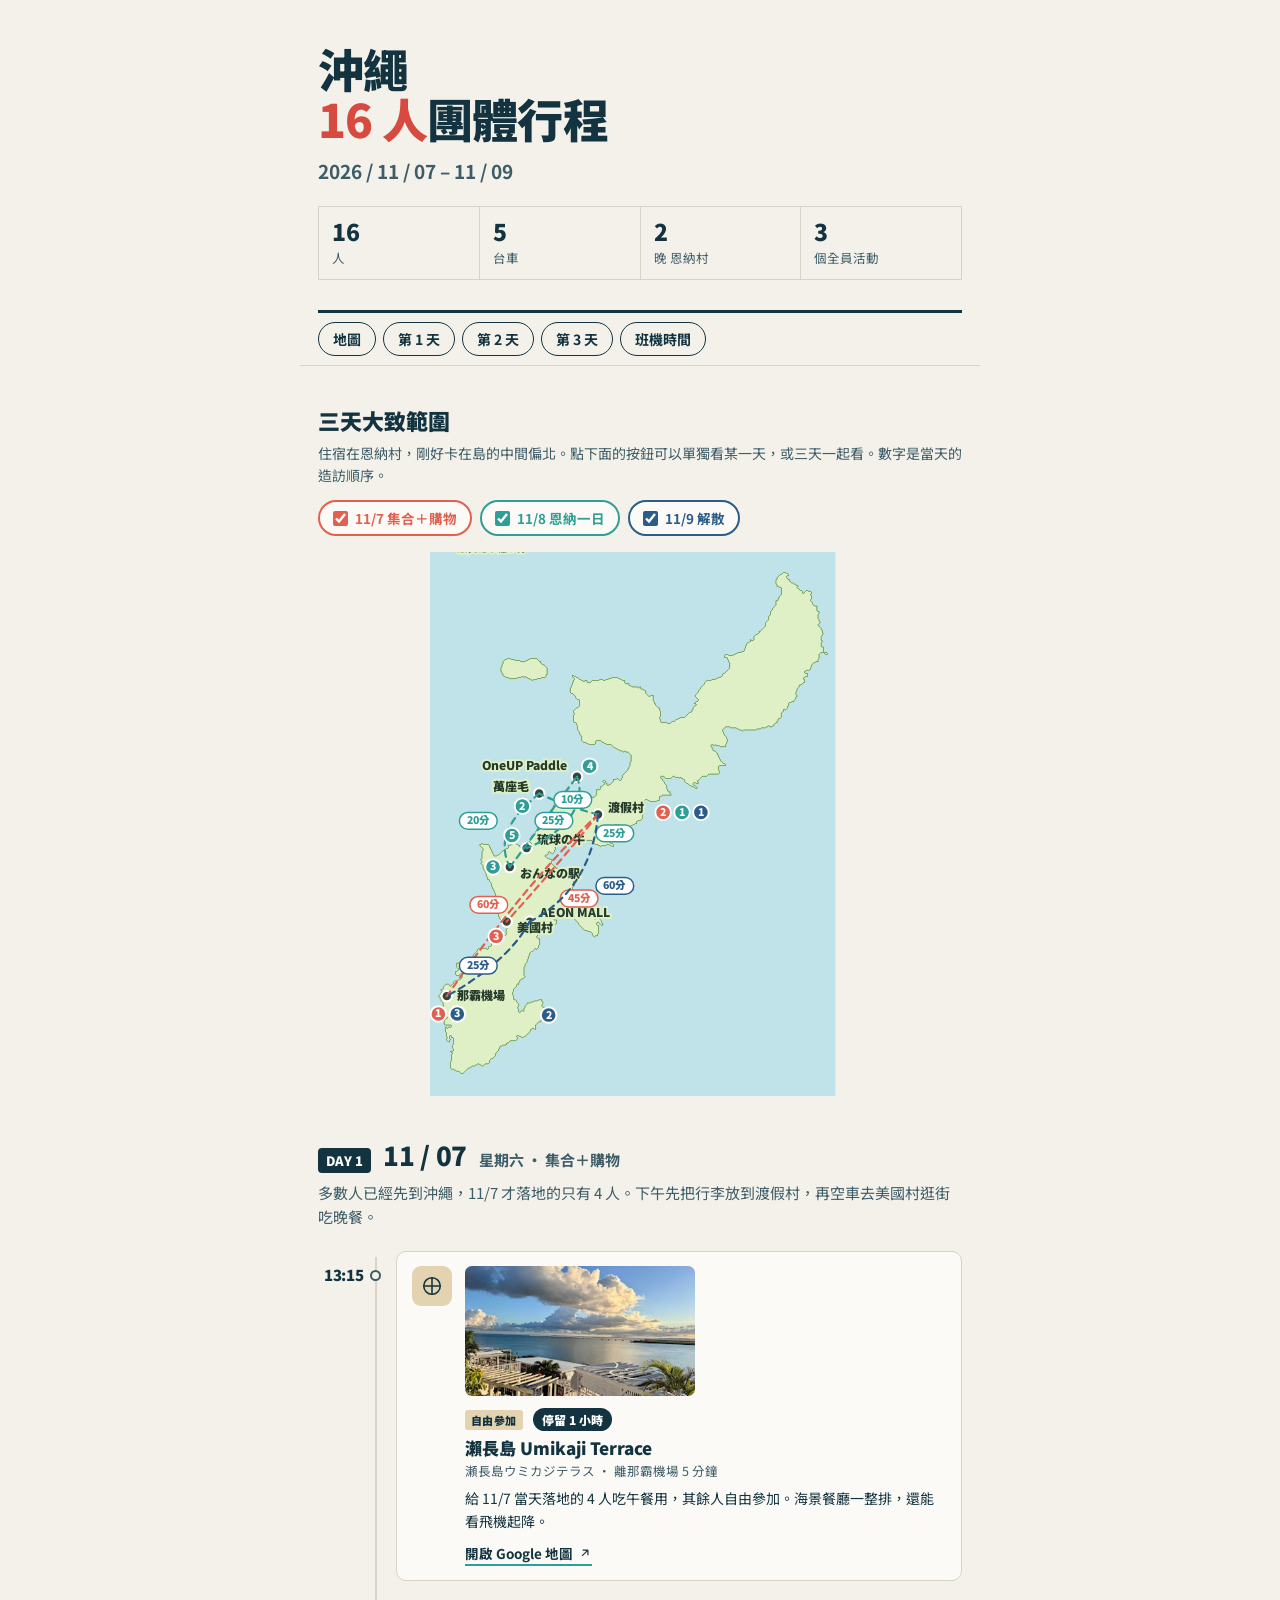
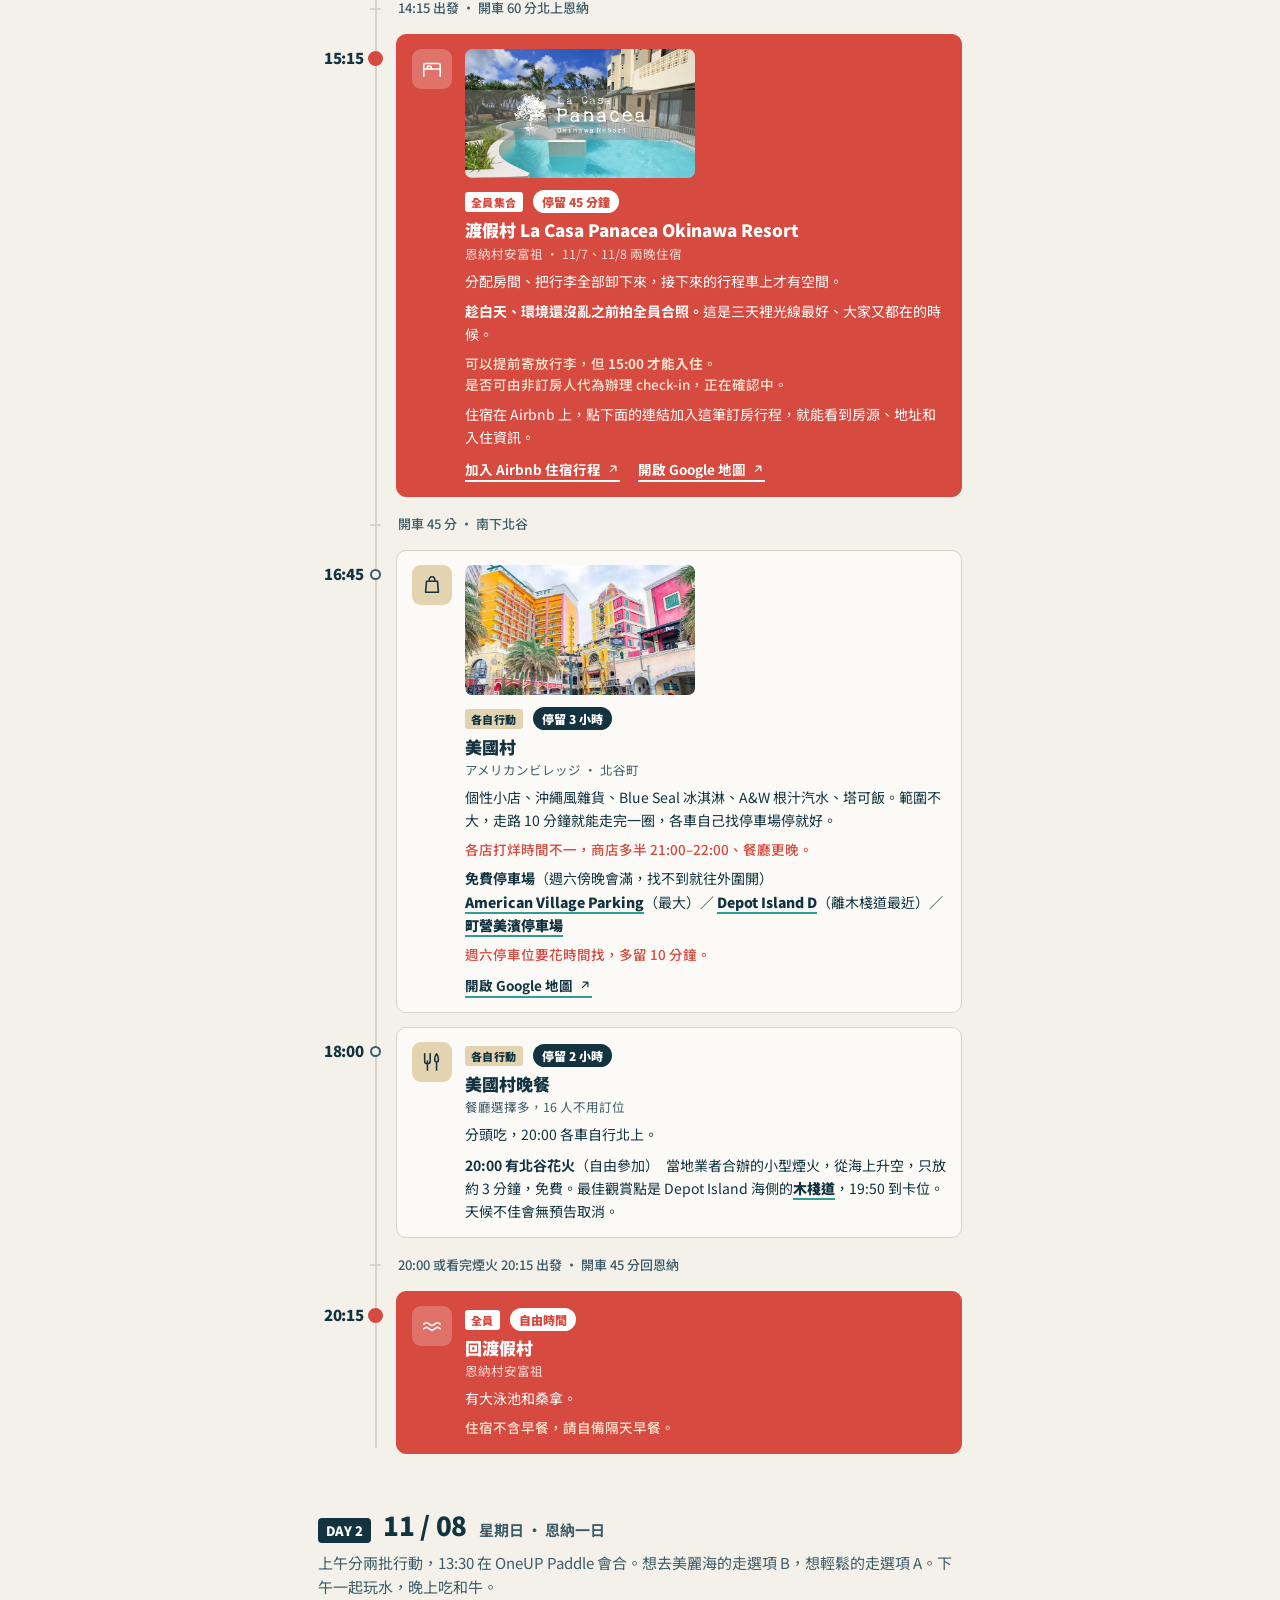
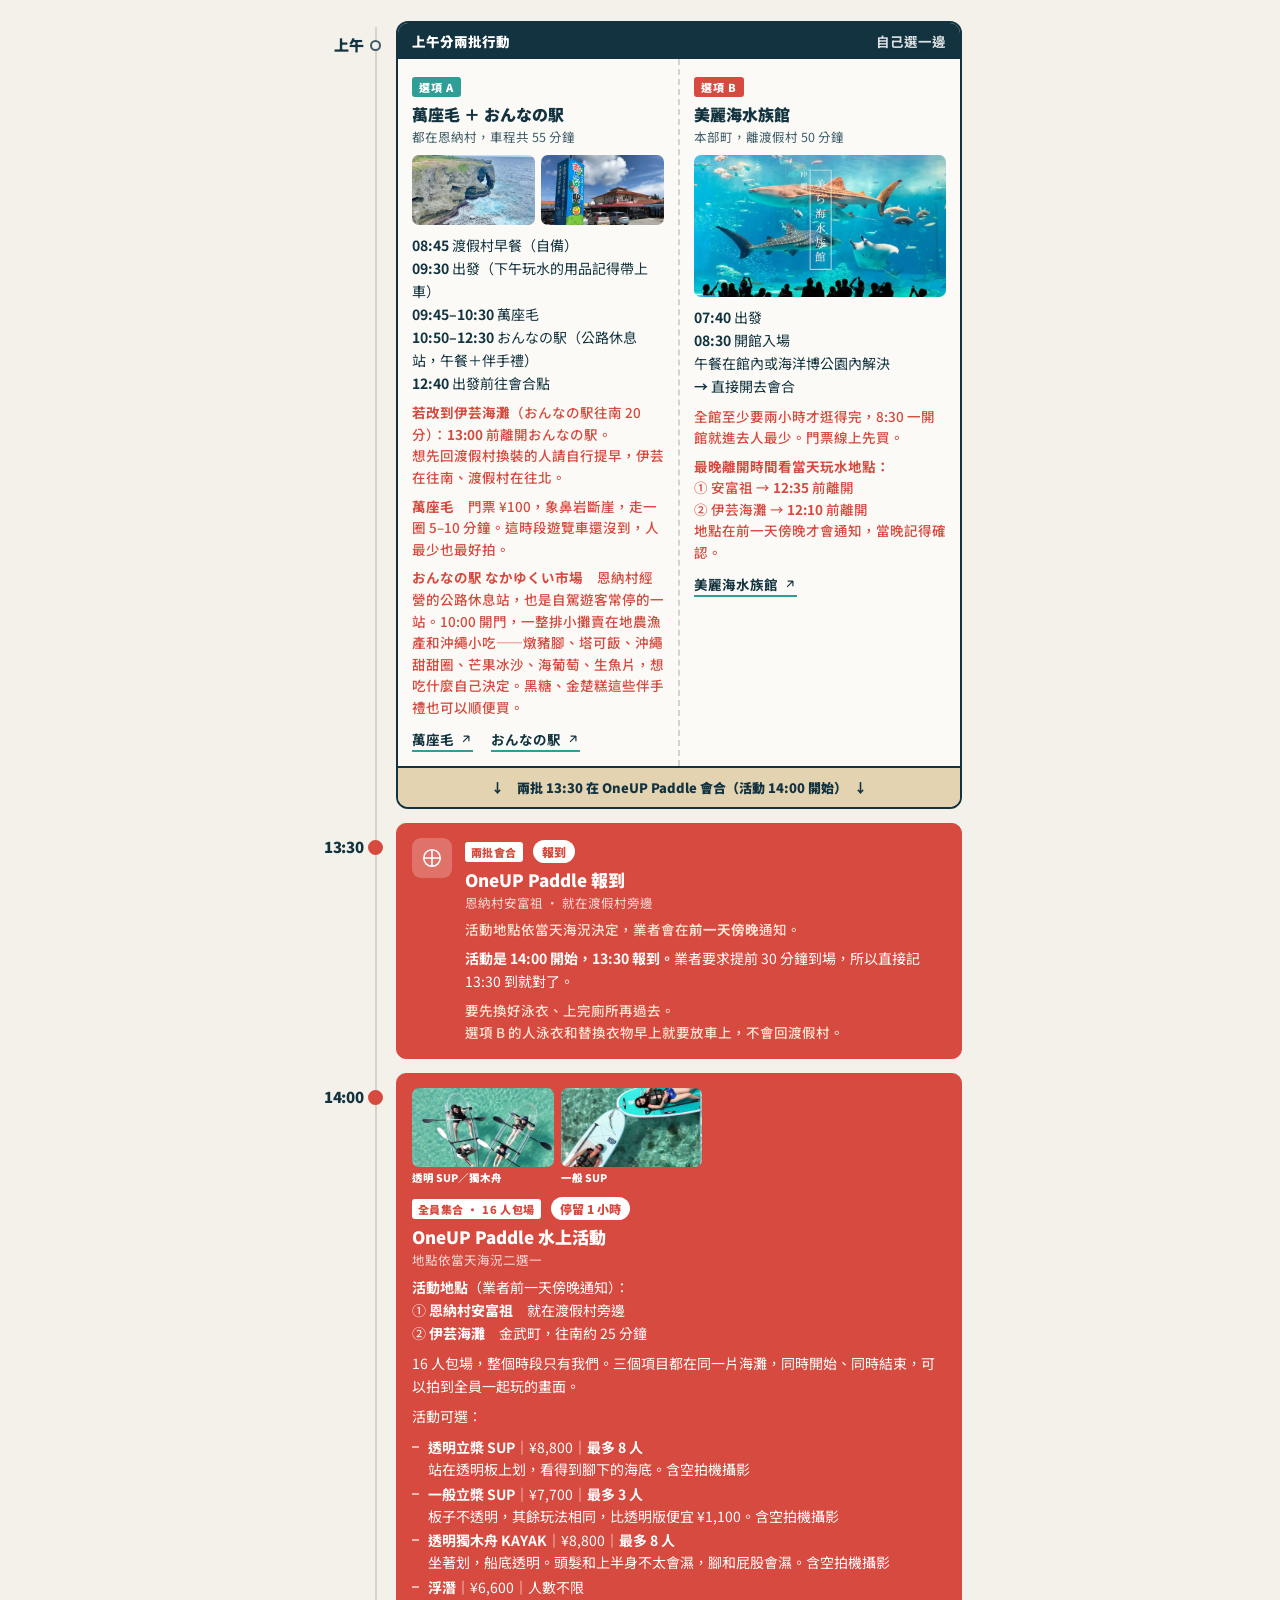
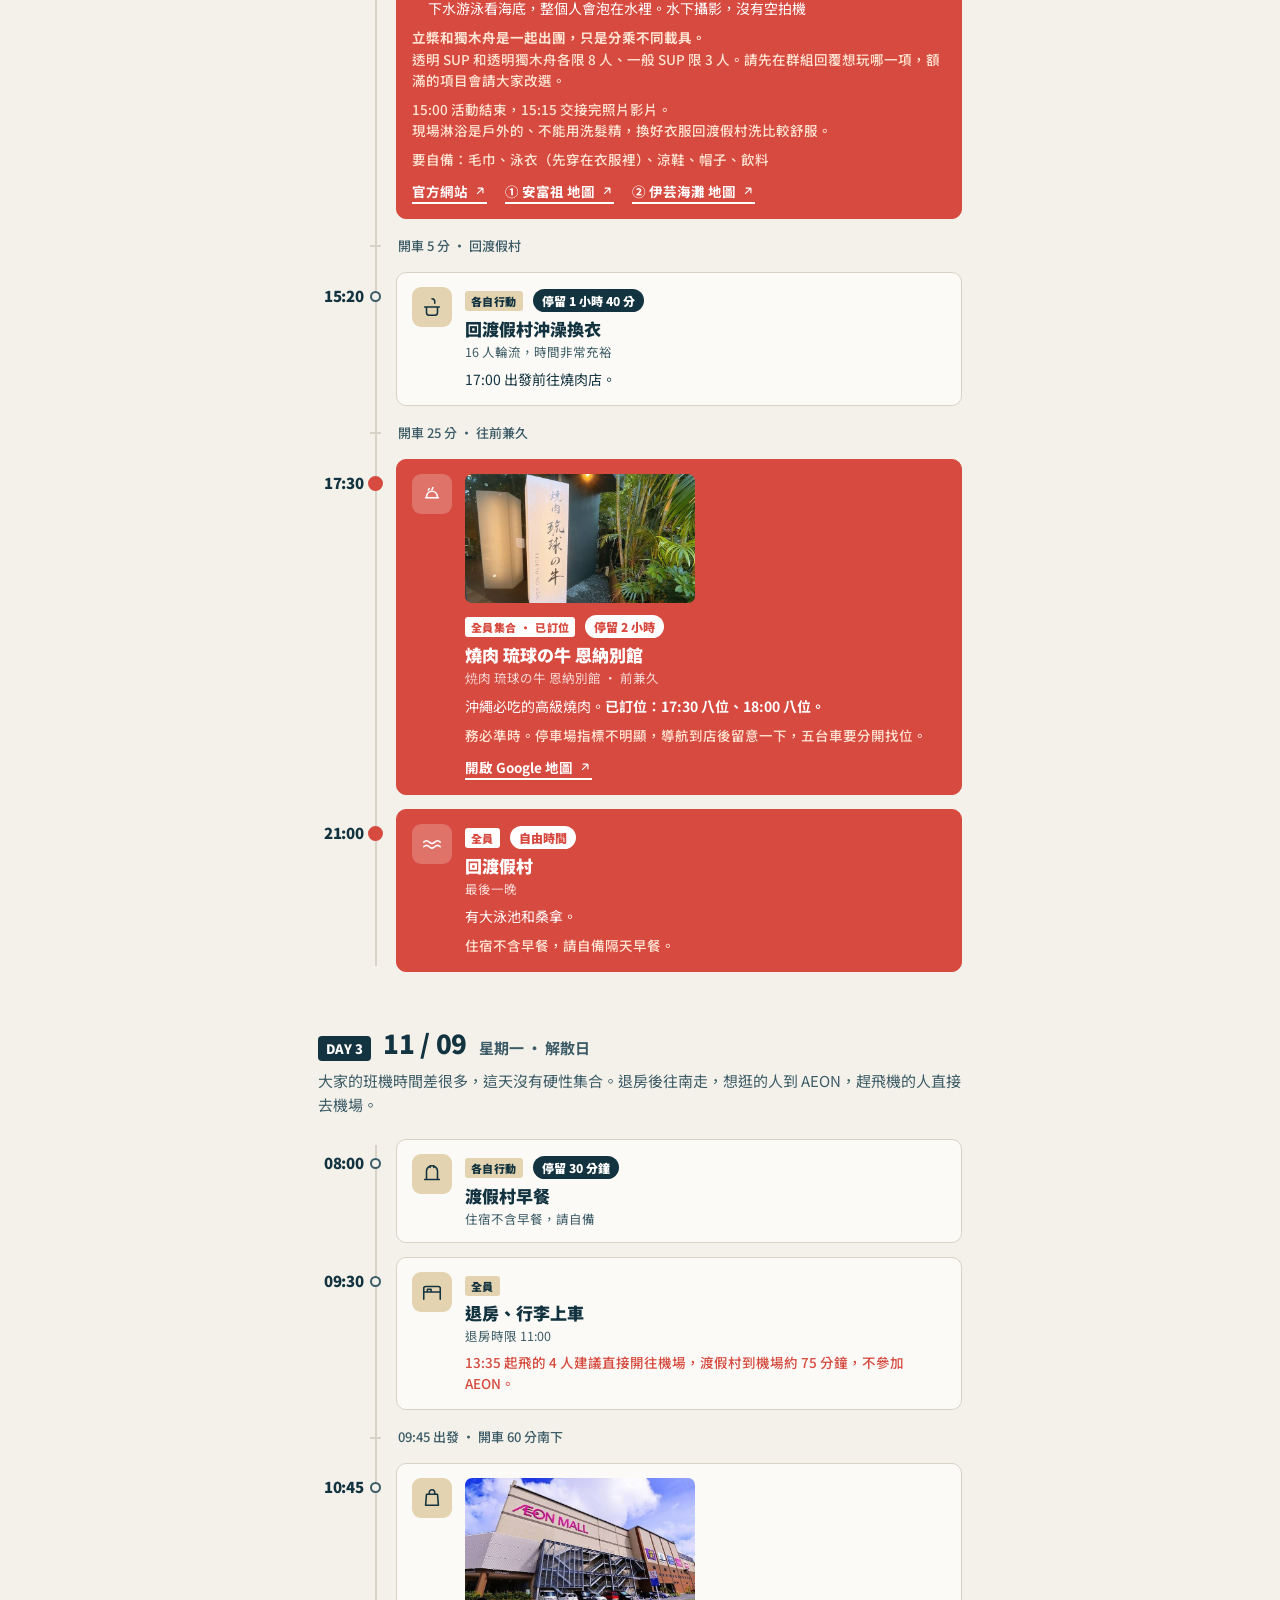
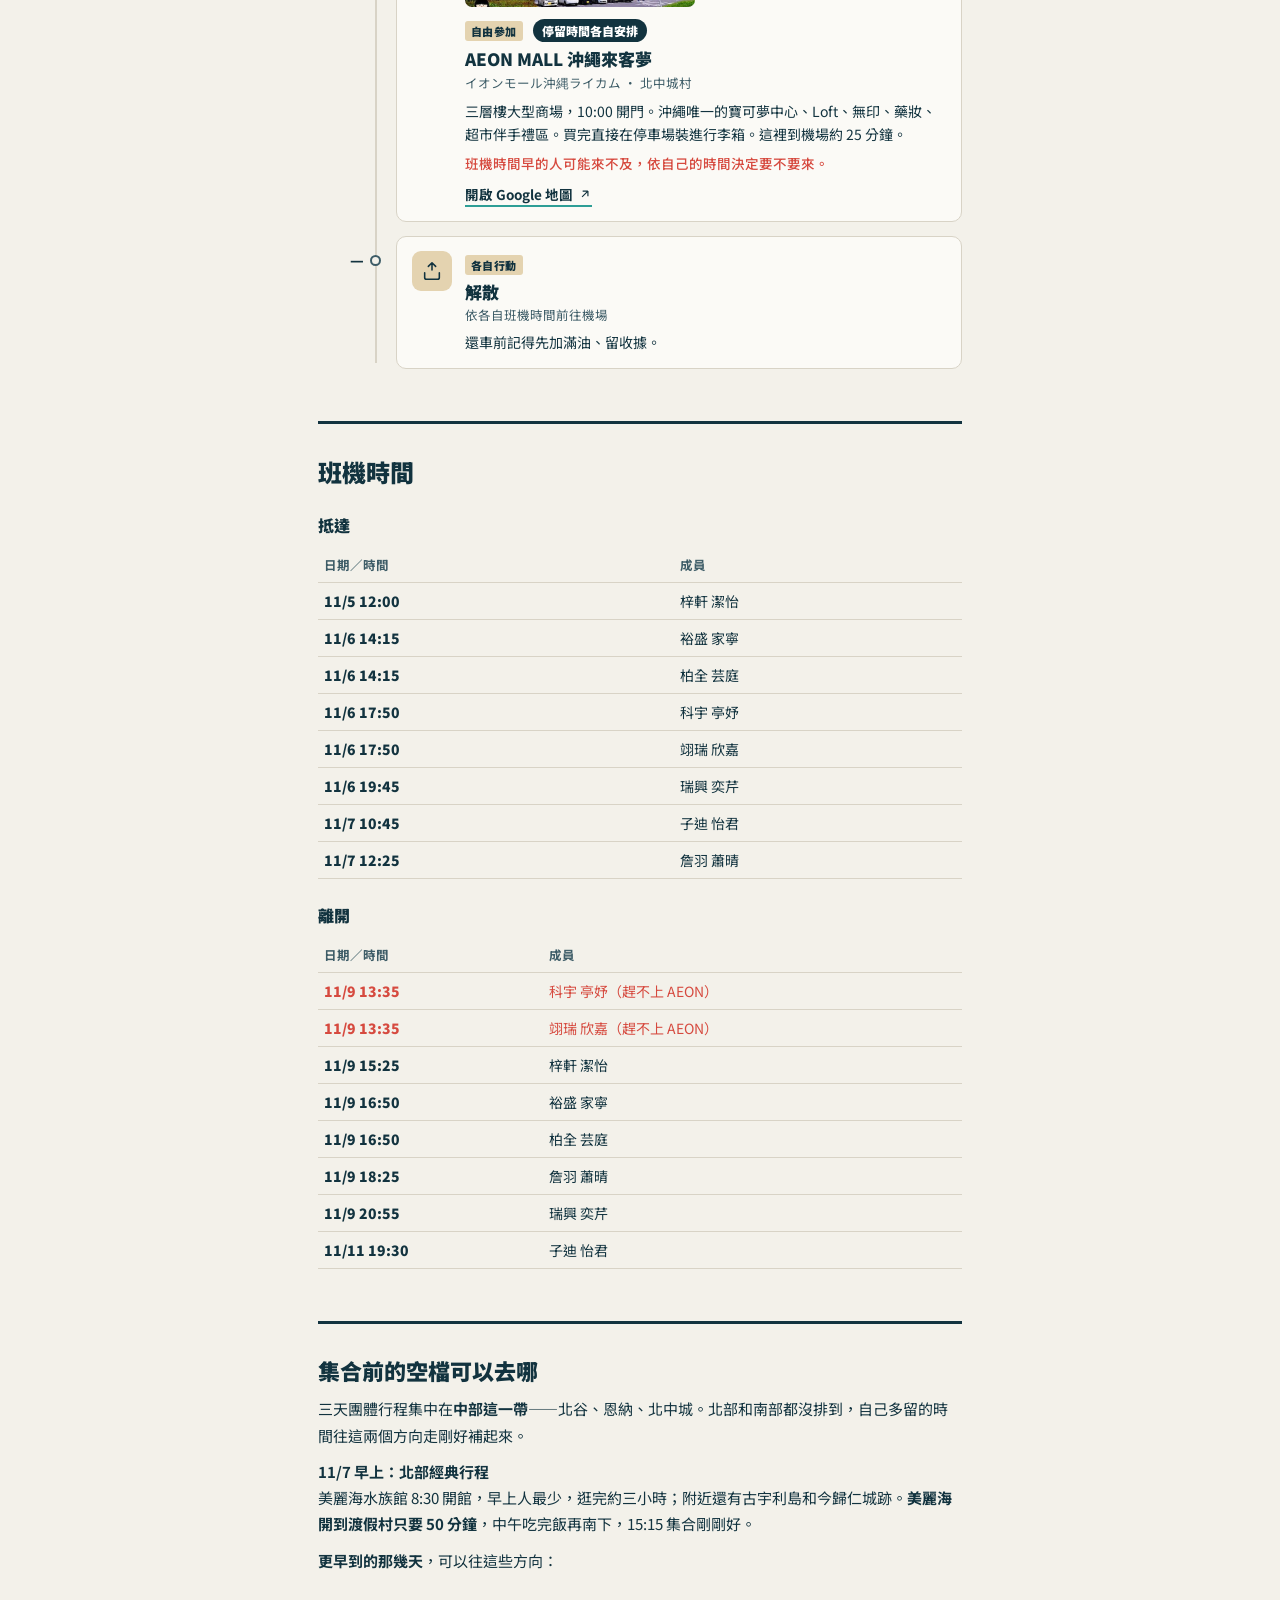
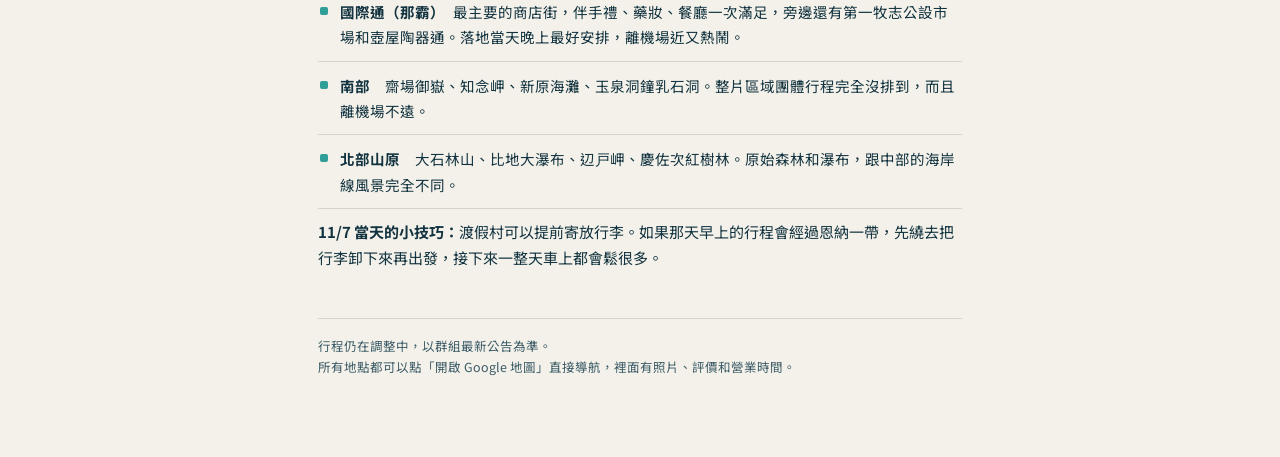
==== index.html @ 84e88b75 "Update index.html" ====
<!DOCTYPE html>
<html lang="zh-Hant">
<head>
<meta charset="UTF-8">
<meta name="viewport" content="width=device-width, initial-scale=1">
<title>沖繩 11/7–11/9 團體行程</title>
<link rel="preconnect" href="https://fonts.googleapis.com">
<link rel="preconnect" href="https://fonts.gstatic.com" crossorigin>
<link href="https://fonts.googleapis.com/css2?family=Noto+Sans+TC:wght@400;500;700;900&display=swap" rel="stylesheet">
<style>
:root{
  --ink:#12333F;
  --ink-soft:#3D5C67;
  --paper:#F3F1EA;
  --paper-2:#FBFAF6;
  --coral:#D64A3F;
  --lagoon:#2E9E96;
  --sand:#E4D3B0;
  --line:#D8D3C6;
}
*{box-sizing:border-box;margin:0;padding:0}
html{scroll-behavior:smooth}
body{
  font-family:"Noto Sans TC","Hiragino Sans","Yu Gothic",system-ui,sans-serif;
  background:var(--paper);color:var(--ink);
  -webkit-font-smoothing:antialiased;
  font-variant-numeric:tabular-nums;
}
.wrap{max-width:680px;margin:0 auto;padding:0 18px 80px}

.hero{padding:44px 0 30px;border-bottom:3px solid var(--ink)}
.hero h1{font-size:clamp(30px,8vw,46px);font-weight:900;line-height:1.08;letter-spacing:-.02em}
.hero h1 em{font-style:normal;color:var(--coral)}
.hero .dates{margin-top:14px;font-size:19px;font-weight:700;color:var(--ink-soft)}
.facts{margin-top:22px;display:grid;grid-template-columns:repeat(auto-fit,minmax(120px,1fr));
  gap:1px;background:var(--line);border:1px solid var(--line)}
.fact{background:var(--paper);padding:12px 13px}
.fact b{display:block;font-size:23px;font-weight:900;line-height:1.1}
.fact span{font-size:12.5px;color:var(--ink-soft);display:block;margin-top:3px}

nav{position:sticky;top:0;z-index:20;background:var(--paper);
  border-bottom:1px solid var(--line);margin:0 -18px;padding:9px 18px;
  display:flex;gap:7px;overflow-x:auto;-webkit-overflow-scrolling:touch}
nav::-webkit-scrollbar{display:none}
nav a{flex:0 0 auto;text-decoration:none;color:var(--ink);
  border:1.5px solid var(--ink);border-radius:999px;
  padding:6px 14px;font-size:14px;font-weight:700;white-space:nowrap}
nav a:focus-visible{outline:3px solid var(--lagoon);outline-offset:2px}

.day{padding-top:38px}
.day-head{display:flex;align-items:baseline;gap:12px;flex-wrap:wrap}
.day-num{font-size:13px;font-weight:900;color:#fff;background:var(--ink);
  border-radius:4px;padding:3px 8px}
.day-head h2{font-size:26px;font-weight:900;letter-spacing:-.01em}
.day-head .wk{font-size:15px;color:var(--ink-soft);font-weight:700}
.day-sub{margin-top:8px;font-size:15px;color:var(--ink-soft);line-height:1.6}

.tl{margin-top:22px;position:relative;padding-left:78px}
.tl::before{content:"";position:absolute;left:57px;top:6px;bottom:6px;width:2px;background:var(--line)}
.stop{position:relative;margin-bottom:14px}
.time{position:absolute;left:-78px;top:15px;width:46px;text-align:right;
  font-size:15px;font-weight:900;line-height:1.2;letter-spacing:-.01em}
.dur{display:inline-block;font-size:12px;font-weight:900;border-radius:999px;
  padding:3px 9px;margin:0 0 6px 6px;background:var(--ink);color:#fff}
.stop.all .dur{background:#fff;color:var(--coral)}
.dot{position:absolute;left:-26px;top:19px;width:11px;height:11px;border-radius:50%;
  background:var(--paper);border:2.5px solid var(--ink-soft)}
.stop.all .dot{background:var(--coral);border-color:var(--coral);width:15px;height:15px;left:-28px;top:17px}

.card{background:var(--paper-2);border:1px solid var(--line);border-radius:10px;
  padding:14px 15px;display:flex;gap:13px}
.stop.all .card{background:var(--coral);border-color:var(--coral);color:#fff}
.stop.all .card a{color:#fff}

.ico{flex:0 0 40px;height:40px;border-radius:9px;background:var(--sand);
  display:flex;align-items:center;justify-content:center}
.stop.all .ico{background:rgba(255,255,255,.22)}
.ico svg{width:22px;height:22px;stroke:var(--ink);fill:none;stroke-width:1.7;
  stroke-linecap:round;stroke-linejoin:round}
.stop.all .ico svg{stroke:#fff}

.body{flex:1;min-width:0}
.branch{border:2px solid var(--ink);border-radius:12px;overflow:hidden;background:var(--paper-2)}
.branch-hd{background:var(--ink);color:#fff;padding:8px 14px;font-size:13.5px;font-weight:900;
  display:flex;justify-content:space-between;gap:10px;flex-wrap:wrap}
.branch-hd em{font-style:normal;opacity:.85;font-weight:700}
.branch-cols{display:flex}
.branch-col{flex:1;min-width:0;padding:14px}
.branch-col:first-child{border-right:2px dashed var(--line)}
.bopt{display:inline-block;font-size:11px;font-weight:900;letter-spacing:.06em;
  background:var(--lagoon);color:#fff;border-radius:3px;padding:2px 7px;margin-bottom:7px}
.branch-col:last-child .bopt{background:var(--coral)}
.branch-col h4{font-size:16px;font-weight:900;line-height:1.3;margin-bottom:3px}
.branch-col .jp{margin-bottom:9px}
.branch-col img{width:100%;aspect-ratio:16/9;object-fit:cover;border-radius:7px;
  display:block;margin-bottom:9px;background:var(--sand)}
.branch-col .twoimg{display:flex;gap:6px;margin-bottom:9px}
.branch-col .twoimg img{margin:0;min-width:0;flex:1}
.branch-ft{border-top:2px solid var(--ink);padding:10px 14px;font-size:13px;
  font-weight:900;text-align:center;background:var(--sand)}
@media (max-width:560px){
  .branch-cols{flex-direction:column}
  .branch-col:first-child{border-right:0;border-bottom:2px dashed var(--line)}
}
.imgpair{display:flex;gap:7px;max-width:290px;margin-bottom:10px}
.imgpair figure{flex:1;min-width:0;margin:0}
.imgpair img{width:100%;aspect-ratio:16/9;object-fit:cover;border-radius:7px;
  display:block;background:var(--sand)}
.imgpair figcaption{font-size:10.5px;font-weight:900;margin-top:4px;line-height:1.3}
.card-img{width:52%;min-width:120px;max-width:230px;aspect-ratio:16/9;object-fit:cover;
  display:block;border-radius:7px;margin-bottom:10px;background:var(--sand)}
.tag{display:inline-block;font-size:11px;font-weight:900;letter-spacing:.04em;
  border-radius:3px;padding:2px 6px;margin-bottom:6px}
.tag.all{background:#fff;color:var(--coral)}
.tag.free{background:var(--sand);color:var(--ink)}
.name{font-size:17px;font-weight:900;line-height:1.3}
.jp{font-size:12.5px;color:var(--ink-soft);margin-top:2px}
.stop.all .jp{color:rgba(255,255,255,.8)}
.note{font-size:14px;line-height:1.65;margin-top:7px}
.opts{margin-top:9px;font-size:14px;line-height:1.55;list-style:none}
.opts li{padding-left:16px;position:relative;margin-bottom:3px}
.opts li::before{content:"";position:absolute;left:0;top:9px;width:7px;height:2px;background:currentColor;opacity:.6}
.warn{font-size:13.5px;line-height:1.6;margin-top:7px;color:var(--coral);font-weight:500}
.stop.all .warn{color:#FFE3D2}
.maplink{display:inline-flex;align-items:center;gap:5px;margin-top:10px;margin-right:14px;
  font-size:13.5px;font-weight:700;color:var(--ink);
  border-bottom:2px solid var(--lagoon);padding-bottom:1px;text-decoration:none}
.stop.all .maplink{border-color:#fff}
.inl{color:var(--ink);font-weight:900;border-bottom:2px solid var(--lagoon);text-decoration:none}
.maplink svg{width:14px;height:14px;stroke:currentColor;fill:none;stroke-width:2}


/* ---- map ---- */
.mapsec{padding-top:38px}
.mapsec h2{font-size:22px;font-weight:900}
.mapsec .cap{margin-top:6px;font-size:14px;color:var(--ink-soft);line-height:1.6}
.daytoggle{margin-top:14px;display:flex;flex-wrap:wrap;gap:8px}
.daytoggle label{display:inline-flex;align-items:center;gap:7px;cursor:pointer;
  border:2px solid var(--line);border-radius:999px;padding:6px 13px;
  font-size:13.5px;font-weight:700;background:var(--paper-2);user-select:none}
.daytoggle label:has(input:checked).t1{border-color:#E2604F;color:#E2604F}
.daytoggle label:has(input:checked).t2{border-color:#2E9E96;color:#2E9E96}
.daytoggle label:has(input:checked).t3{border-color:#2B5C8A;color:#2B5C8A}
.daytoggle input{width:15px;height:15px;margin:0}
.daytoggle .t1 input{accent-color:#E2604F}
.daytoggle .t2 input{accent-color:#2E9E96}
.daytoggle .t3 input{accent-color:#2B5C8A}
.daytoggle label:focus-within{outline:3px solid var(--lagoon);outline-offset:2px}
.mapbox{margin:16px auto 0;max-width:420px}
.mapbox svg{width:100%;height:auto;display:block}
.drive{position:relative;margin:0 0 14px;padding:3px 0 3px 2px;
  font-size:13px;color:var(--ink-soft);font-weight:500}
.drive::before{content:"";position:absolute;left:-26px;top:50%;width:11px;height:2px;background:var(--line)}

.info{margin-top:52px;border-top:3px solid var(--ink);padding-top:30px}
.info h2{font-size:24px;font-weight:900}
.block{margin-top:24px}
.block h3{font-size:16px;font-weight:900;margin-bottom:10px}
.block ul{list-style:none}
.block li{font-size:14.5px;line-height:1.7;padding:9px 0 9px 24px;position:relative;
  border-bottom:1px solid var(--line)}
.block li::before{content:"";position:absolute;left:2px;top:16px;width:8px;height:8px;
  border-radius:2px;background:var(--lagoon)}
.block li.hot::before{background:var(--coral)}
.block li b{font-weight:900}

table{width:100%;border-collapse:collapse;margin-top:10px;font-size:14px}
th,td{text-align:left;padding:8px 6px;border-bottom:1px solid var(--line)}
th{font-size:12.5px;color:var(--ink-soft);font-weight:700}
td.t{font-weight:900;white-space:nowrap}
tr.early td{color:var(--coral)}

.outro{margin-top:52px;border-top:3px solid var(--ink);padding-top:30px}
.outro h2{font-size:22px;font-weight:900}
.outro p{margin-top:10px;font-size:15px;line-height:1.75}
.outro ul{margin-top:14px;list-style:none}
.outro li{font-size:14.5px;line-height:1.75;padding:11px 0 11px 22px;position:relative;
  border-bottom:1px solid var(--line)}
.outro li::before{content:"";position:absolute;left:2px;top:19px;width:8px;height:8px;
  border-radius:2px;background:var(--lagoon)}
footer{margin-top:46px;font-size:12.5px;color:var(--ink-soft);line-height:1.7;
  border-top:1px solid var(--line);padding-top:16px}

@media (max-width:420px){
  .tl{padding-left:70px}
  .tl::before{left:50px}
  .time{left:-70px;width:42px;font-size:14px}
  .dot{left:-25px}
  .stop.all .dot{left:-27px}
  .drive::before{left:-25px}
}
@media (prefers-reduced-motion:reduce){html{scroll-behavior:auto}}
</style>
</head>
<body>
<div class="wrap">

<header class="hero">
  <h1>沖繩<br><em>16 人</em>團體行程</h1>
  <p class="dates">2026 / 11 / 07 – 11 / 09</p>
  <div class="facts">
    <div class="fact"><b>16</b><span>人</span></div>
    <div class="fact"><b>5</b><span>台車</span></div>
    <div class="fact"><b>2</b><span>晚 恩納村</span></div>
    <div class="fact"><b>3</b><span>個全員活動</span></div>
  </div>
</header>

<nav>
  <a href="#map">地圖</a>
  <a href="#d1">第 1 天</a>
  <a href="#d2">第 2 天</a>
  <a href="#d3">第 3 天</a>
  <a href="#flights">班機時間</a>
</nav>


<section class="mapsec" id="map">
  <h2>三天大致範圍</h2>
  <p class="cap">住宿在恩納村，剛好卡在島的中間偏北。點下面的按鈕可以單獨看某一天，或三天一起看。數字是當天的造訪順序。</p>

  <div class="daytoggle">
    <label class="t1"><input type="checkbox" data-day="rd1" checked><span>11/7 集合＋購物</span></label>
    <label class="t2"><input type="checkbox" data-day="rd2" checked><span>11/8 恩納一日</span></label>
    <label class="t3"><input type="checkbox" data-day="rd3" checked><span>11/9 解散</span></label>
  </div>

  <div class="mapbox">
  <svg viewBox="0 0 400 520" xmlns="http://www.w3.org/2000/svg" role="img" aria-label="沖繩本島行程地圖"><image href="[data-uri]" x="0" y="0" width="386" height="518" preserveAspectRatio="none"/><g font-family="Noto Sans TC, sans-serif"><circle cx="140" cy="214" r="5" fill="#33443A" stroke="#fff" stroke-width="2"/><text x="130" y="208" text-anchor="end" font-size="11.5" font-weight="900" fill="#243B2C" paint-order="stroke" stroke="#DFF0C6" stroke-width="3.6">OneUP Paddle</text><circle cx="104" cy="230" r="5" fill="#33443A" stroke="#fff" stroke-width="2"/><text x="94" y="228" text-anchor="end" font-size="11.5" font-weight="900" fill="#243B2C" paint-order="stroke" stroke="#DFF0C6" stroke-width="3.6">萬座毛</text><circle cx="160" cy="250" r="5" fill="#33443A" stroke="#fff" stroke-width="2"/><text x="170" y="248" text-anchor="start" font-size="11.5" font-weight="900" fill="#243B2C" paint-order="stroke" stroke="#DFF0C6" stroke-width="3.6">渡假村</text><circle cx="92" cy="282" r="5" fill="#33443A" stroke="#fff" stroke-width="2"/><text x="102" y="278" text-anchor="start" font-size="11.5" font-weight="900" fill="#243B2C" paint-order="stroke" stroke="#DFF0C6" stroke-width="3.6">琉球の牛</text><circle cx="76" cy="300" r="5" fill="#33443A" stroke="#fff" stroke-width="2"/><text x="86" y="310" text-anchor="start" font-size="11.5" font-weight="900" fill="#243B2C" paint-order="stroke" stroke="#DFF0C6" stroke-width="3.6">おんなの駅</text><circle cx="95" cy="352" r="5" fill="#33443A" stroke="#fff" stroke-width="2"/><text x="105" y="348" text-anchor="start" font-size="11.5" font-weight="900" fill="#243B2C" paint-order="stroke" stroke="#DFF0C6" stroke-width="3.6">AEON MALL</text><circle cx="73" cy="352" r="5" fill="#33443A" stroke="#fff" stroke-width="2"/><text x="83" y="362" text-anchor="start" font-size="11.5" font-weight="900" fill="#243B2C" paint-order="stroke" stroke="#DFF0C6" stroke-width="3.6">美國村</text><circle cx="16" cy="423" r="5" fill="#33443A" stroke="#fff" stroke-width="2"/><text x="26" y="427" text-anchor="start" font-size="11.5" font-weight="900" fill="#243B2C" paint-order="stroke" stroke="#DFF0C6" stroke-width="3.6">那霸機場</text><text x="26" y="0" text-anchor="start" font-size="9.5" fill="#5C7A5C" paint-order="stroke" stroke="#DFF0C6" stroke-width="3.4">瀨長島車程 5 分</text><g id="rd1"><g fill="none" stroke="#E2604F" stroke-width="2.1" stroke-linecap="round" stroke-dasharray="6 5"><path d="M16 423 C46 380 100 306 160 250"/><path d="M160 250 C130 288 100 322 73 352"/></g><g transform="translate(56,336)"><rect x="-18" y="-8" width="36" height="16" rx="8" fill="#fff" stroke="#E2604F" stroke-width="1.4"/><text text-anchor="middle" y="3.3" font-size="10" font-weight="900" fill="#E2604F">60分</text></g><g transform="translate(142,330)"><rect x="-18" y="-8" width="36" height="16" rx="8" fill="#fff" stroke="#E2604F" stroke-width="1.4"/><text text-anchor="middle" y="3.3" font-size="10" font-weight="900" fill="#E2604F">45分</text></g><g transform="translate(8,440)"><circle r="7.4" fill="#E2604F" stroke="#fff" stroke-width="1.8"/><text text-anchor="middle" y="3.3" font-size="10" font-weight="900" fill="#fff">1</text></g><g transform="translate(222,248)"><circle r="7.4" fill="#E2604F" stroke="#fff" stroke-width="1.8"/><text text-anchor="middle" y="3.3" font-size="10" font-weight="900" fill="#fff">2</text></g><g transform="translate(63,366)"><circle r="7.4" fill="#E2604F" stroke="#fff" stroke-width="1.8"/><text text-anchor="middle" y="3.3" font-size="10" font-weight="900" fill="#fff">3</text></g></g><g id="rd2"><g fill="none" stroke="#2E9E96" stroke-width="2.1" stroke-linecap="round" stroke-dasharray="6 5"><path d="M160 250 C144 246 120 238 104 230"/><path d="M104 230 C80 250 62 272 76 300"/><path d="M76 300 C96 274 120 240 140 214"/><path d="M140 214 C150 240 128 268 92 282"/></g><g transform="translate(136,236)"><rect x="-18" y="-8" width="36" height="16" rx="8" fill="#fff" stroke="#2E9E96" stroke-width="1.4"/><text text-anchor="middle" y="3.3" font-size="10" font-weight="900" fill="#2E9E96">10分</text></g><g transform="translate(46,256)"><rect x="-18" y="-8" width="36" height="16" rx="8" fill="#fff" stroke="#2E9E96" stroke-width="1.4"/><text text-anchor="middle" y="3.3" font-size="10" font-weight="900" fill="#2E9E96">20分</text></g><g transform="translate(118,256)"><rect x="-18" y="-8" width="36" height="16" rx="8" fill="#fff" stroke="#2E9E96" stroke-width="1.4"/><text text-anchor="middle" y="3.3" font-size="10" font-weight="900" fill="#2E9E96">25分</text></g><g transform="translate(176,268)"><rect x="-18" y="-8" width="36" height="16" rx="8" fill="#fff" stroke="#2E9E96" stroke-width="1.4"/><text text-anchor="middle" y="3.3" font-size="10" font-weight="900" fill="#2E9E96">25分</text></g><g transform="translate(240,248)"><circle r="7.4" fill="#2E9E96" stroke="#fff" stroke-width="1.8"/><text text-anchor="middle" y="3.3" font-size="10" font-weight="900" fill="#fff">1</text></g><g transform="translate(88,242)"><circle r="7.4" fill="#2E9E96" stroke="#fff" stroke-width="1.8"/><text text-anchor="middle" y="3.3" font-size="10" font-weight="900" fill="#fff">2</text></g><g transform="translate(60,300)"><circle r="7.4" fill="#2E9E96" stroke="#fff" stroke-width="1.8"/><text text-anchor="middle" y="3.3" font-size="10" font-weight="900" fill="#fff">3</text></g><g transform="translate(152,204)"><circle r="7.4" fill="#2E9E96" stroke="#fff" stroke-width="1.8"/><text text-anchor="middle" y="3.3" font-size="10" font-weight="900" fill="#fff">4</text></g><g transform="translate(78,270)"><circle r="7.4" fill="#2E9E96" stroke="#fff" stroke-width="1.8"/><text text-anchor="middle" y="3.3" font-size="10" font-weight="900" fill="#fff">5</text></g></g><g id="rd3"><g fill="none" stroke="#2B5C8A" stroke-width="2.1" stroke-linecap="round" stroke-dasharray="6 5"><path d="M160 250 C156 296 134 332 95 352"/><path d="M95 352 C80 380 50 404 16 423"/></g><g transform="translate(176,318)"><rect x="-18" y="-8" width="36" height="16" rx="8" fill="#fff" stroke="#2B5C8A" stroke-width="1.4"/><text text-anchor="middle" y="3.3" font-size="10" font-weight="900" fill="#2B5C8A">60分</text></g><g transform="translate(46,394)"><rect x="-18" y="-8" width="36" height="16" rx="8" fill="#fff" stroke="#2B5C8A" stroke-width="1.4"/><text text-anchor="middle" y="3.3" font-size="10" font-weight="900" fill="#2B5C8A">25分</text></g><g transform="translate(258,248)"><circle r="7.4" fill="#2B5C8A" stroke="#fff" stroke-width="1.8"/><text text-anchor="middle" y="3.3" font-size="10" font-weight="900" fill="#fff">1</text></g><g transform="translate(113,441)"><circle r="7.4" fill="#2B5C8A" stroke="#fff" stroke-width="1.8"/><text text-anchor="middle" y="3.3" font-size="10" font-weight="900" fill="#fff">2</text></g><g transform="translate(26,440)"><circle r="7.4" fill="#2B5C8A" stroke="#fff" stroke-width="1.8"/><text text-anchor="middle" y="3.3" font-size="10" font-weight="900" fill="#fff">3</text></g></g></g></svg>
  </div>
</section>

<!-- ================= DAY 1 ================= -->
<section class="day" id="d1">
  <div class="day-head">
    <span class="day-num">DAY 1</span>
    <h2>11 / 07</h2><span class="wk">星期六 · 集合＋購物</span>
  </div>
  <p class="day-sub">多數人已經先到沖繩，11/7 才落地的只有 4 人。下午先把行李放到渡假村，再空車去美國村逛街吃晚餐。</p>

  <div class="tl">

    <div class="stop">
      <div class="time">13:15</div><div class="dot"></div>
      <div class="card">
        <div class="ico"><svg viewBox="0 0 24 24"><path d="M3 12h18M12 3v18"/><circle cx="12" cy="12" r="9"/></svg></div>
        <div class="body">
          <img class="card-img" src="[data-uri]" alt="瀨長島海景">
          <span class="tag free">自由參加</span>
          <span class="dur">停留 1 小時</span>
          <div class="name">瀨長島 Umikaji Terrace</div>
          <div class="jp">瀬長島ウミカジテラス · 離那霸機場 5 分鐘</div>
          <p class="note">給 11/7 當天落地的 4 人吃午餐用，其餘人自由參加。海景餐廳一整排，還能看飛機起降。</p>
          <a class="maplink" href="https://www.google.com/maps/search/?api=1&query=%E7%80%AC%E9%95%B7%E5%B3%B6%E3%82%A6%E3%83%9F%E3%82%AB%E3%82%B8%E3%83%86%E3%83%A9%E3%82%B9&query_place_id=ChIJTXE7iR5o5TQRuIMt_jUINqU" target="_blank" rel="noopener">開啟 Google 地圖<svg viewBox="0 0 24 24"><path d="M7 17L17 7M17 7H8M17 7v9"/></svg></a>
        </div>
      </div>
    </div>
    <div class="drive">14:15 出發 · 開車 60 分北上恩納</div>

    <div class="stop all">
      <div class="time">15:15</div><div class="dot"></div>
      <div class="card">
        <div class="ico"><svg viewBox="0 0 24 24"><path d="M3 20v-8h18v8M3 12V8a2 2 0 012-2h14a2 2 0 012 2v4M7 12V9h4v3"/></svg></div>
        <div class="body">
          <img class="card-img" src="[data-uri]" alt="渡假村泳池">
          <span class="tag all">全員集合</span>
          <span class="dur">停留 45 分鐘</span>
          <div class="name">渡假村 La Casa Panacea Okinawa Resort</div>
          <div class="jp">恩納村安富祖 · 11/7、11/8 兩晚住宿</div>
          <p class="note">分配房間、把行李全部卸下來，接下來的行程車上才有空間。</p>
          <p class="note"><b>趁白天、環境還沒亂之前拍全員合照。</b>這是三天裡光線最好、大家又都在的時候。</p>
          <p class="warn">可以提前寄放行李，但 <b>15:00 才能入住</b>。<br>是否可由非訂房人代為辦理 check-in，正在確認中。</p>
          <p class="note">住宿在 Airbnb 上，點下面的連結加入這筆訂房行程，就能看到房源、地址和入住資訊。</p>
          <a class="maplink" href="https://www.airbnb.com/l/ausOpJ2m" target="_blank" rel="noopener">加入 Airbnb 住宿行程<svg viewBox="0 0 24 24"><path d="M7 17L17 7M17 7H8M17 7v9"/></svg></a>
          <a class="maplink" href="https://www.google.com/maps/search/?api=1&query=La%20Casa%20Panacea%20Okinawa%20Resort&query_place_id=ChIJk55H3u8D5TQRweh9DEI_724" target="_blank" rel="noopener">開啟 Google 地圖<svg viewBox="0 0 24 24"><path d="M7 17L17 7M17 7H8M17 7v9"/></svg></a>
        </div>
      </div>
    </div>
    <div class="drive">開車 45 分 · 南下北谷</div>

    <div class="stop">
      <div class="time">16:45</div><div class="dot"></div>
      <div class="card">
        <div class="ico"><svg viewBox="0 0 24 24"><path d="M6 8h12l1 12H5L6 8zM9 8V6a3 3 0 016 0v2"/></svg></div>
        <div class="body">
          <img class="card-img" src="[data-uri]" alt="美國村街景">
          <span class="tag free">各自行動</span>
          <span class="dur">停留 3 小時</span>
          <div class="name">美國村</div>
          <div class="jp">アメリカンビレッジ · 北谷町</div>
          <p class="note">個性小店、沖繩風雜貨、Blue Seal 冰淇淋、A&amp;W 根汁汽水、塔可飯。範圍不大，走路 10 分鐘就能走完一圈，各車自己找停車場停就好。</p>
          <p class="warn">各店打烊時間不一，商店多半 21:00–22:00、餐廳更晚。</p>
          <p class="note"><b>免費停車場</b>（週六傍晚會滿，找不到就往外圍開）<br>
          <a class="inl" href="https://www.google.com/maps/search/?api=1&query=American%20Village%20Parking%20Lot%20%E5%8C%97%E8%B0%B7&query_place_id=ChIJ-8NAcgAT5TQR0xwcy9bf0pI" target="_blank" rel="noopener">American Village Parking</a>（最大）／
          <a class="inl" href="https://www.google.com/maps/search/?api=1&query=Depo%20Island%20D%20Parking%20Lot&query_place_id=ChIJuSROXAUT5TQRWUR9cdRtbYE" target="_blank" rel="noopener">Depot Island D</a>（離木棧道最近）／
          <a class="inl" href="https://www.google.com/maps/search/?api=1&query=%E5%8C%97%E8%B0%B7%E7%94%BA%E5%96%B6%E7%BE%8E%E6%B5%9C%E9%A7%90%E8%BB%8A%E5%A0%B4&query_place_id=ChIJV0U8HQAT5TQRO63r-RaonkY" target="_blank" rel="noopener">町營美濱停車場</a></p>
          <p class="warn">週六停車位要花時間找，多留 10 分鐘。</p>
          <a class="maplink" href="https://www.google.com/maps/search/?api=1&query=%E3%82%A2%E3%83%A1%E3%83%AA%E3%82%AB%E3%83%B3%E3%83%93%E3%83%AC%E3%83%83%E3%82%B8&query_place_id=ChIJzZoVCAUT5TQRzIueHYt83hs" target="_blank" rel="noopener">開啟 Google 地圖<svg viewBox="0 0 24 24"><path d="M7 17L17 7M17 7H8M17 7v9"/></svg></a>
        </div>
      </div>
    </div>

    <div class="stop">
      <div class="time">18:00</div><div class="dot"></div>
      <div class="card">
        <div class="ico"><svg viewBox="0 0 24 24"><path d="M4 3v8a3 3 0 006 0V3M7 11v10M17 3c-1.5 2-2 4-2 6s.5 3 2 3 2-1 2-3-.5-4-2-6zM17 12v9"/></svg></div>
        <div class="body">
          <span class="tag free">各自行動</span>
          <span class="dur">停留 2 小時</span>
          <div class="name">美國村晚餐</div>
          <div class="jp">餐廳選擇多，16 人不用訂位</div>
          <p class="note">分頭吃，20:00 各車自行北上。</p>
          <p class="note"><b>20:00 有北谷花火</b>（自由參加）　當地業者合辦的小型煙火，從海上升空，只放約 3 分鐘，免費。最佳觀賞點是 Depot Island 海側的<a class="inl" href="https://www.google.com/maps/search/?api=1&query=%E3%83%87%E3%83%9D%E3%82%A2%E3%82%A4%E3%83%A9%E3%83%B3%E3%83%89%20%E3%83%9C%E3%83%BC%E3%83%89%E3%82%A6%E3%82%A9%E3%83%BC%E3%82%AF" target="_blank" rel="noopener">木棧道</a>，19:50 到卡位。天候不佳會無預告取消。</p>
        </div>
      </div>
    </div>
    <div class="drive">20:00 或看完煙火 20:15 出發 · 開車 45 分回恩納</div>

    <div class="stop all">
      <div class="time">20:15</div><div class="dot"></div>
      <div class="card">
        <div class="ico"><svg viewBox="0 0 24 24"><path d="M3 15c2-2 4-2 6 0s4 2 6 0 4-2 6 0M3 10c2-2 4-2 6 0s4 2 6 0 4-2 6 0"/></svg></div>
        <div class="body">
          <span class="tag all">全員</span>
          <span class="dur">自由時間</span>
          <div class="name">回渡假村</div>
          <div class="jp">恩納村安富祖</div>
          <p class="note">有大泳池和桑拿。</p>
          <p class="warn">住宿不含早餐，請自備隔天早餐。</p>
        </div>
      </div>
    </div>

  </div>
</section>

<!-- ================= DAY 2 ================= -->
<section class="day" id="d2">
  <div class="day-head">
    <span class="day-num">DAY 2</span>
    <h2>11 / 08</h2><span class="wk">星期日 · 恩納一日</span>
  </div>
  <p class="day-sub">上午分兩批行動，13:30 在 OneUP Paddle 會合。想去美麗海的走選項 B，想輕鬆的走選項 A。下午一起玩水，晚上吃和牛。</p>

  <div class="tl">

    <div class="stop">
      <div class="time">上午</div><div class="dot"></div>
      <div class="branch">
        <div class="branch-hd"><span>上午分兩批行動</span><em>自己選一邊</em></div>
        <div class="branch-cols">

          <div class="branch-col">
            <span class="bopt">選項 A</span>
            <h4>萬座毛 ＋ おんなの駅</h4>
            <div class="jp">都在恩納村，車程共 55 分鐘</div>
            <div class="twoimg">
              <img src="[data-uri]" alt="萬座毛">
              <img src="[data-uri]" alt="おんなの駅">
            </div>
            <p class="note"><b>08:45</b> 渡假村早餐（自備）<br>
            <b>09:30</b> 出發（下午玩水的用品記得帶上車）<br>
            <b>09:45–10:30</b> 萬座毛<br>
            <b>10:50–12:30</b> おんなの駅（公路休息站，午餐＋伴手禮）<br>
            <b>12:40</b> 出發前往會合點</p>
            <p class="warn"><b>若改到伊芸海灘</b>（おんなの駅往南 20 分）：<b>13:00</b> 前離開おんなの駅。<br>想先回渡假村換裝的人請自行提早，伊芸在往南、渡假村在往北。</p>
            <p class="warn"><b>萬座毛</b>　門票 ¥100，象鼻岩斷崖，走一圈 5–10 分鐘。這時段遊覽車還沒到，人最少也最好拍。</p>
            <p class="warn"><b>おんなの駅 なかゆくい市場</b>　恩納村經營的公路休息站，也是自駕遊客常停的一站。10:00 開門，一整排小攤賣在地農漁產和沖繩小吃——燉豬腳、塔可飯、沖繩甜甜圈、芒果冰沙、海葡萄、生魚片，想吃什麼自己決定。黑糖、金楚糕這些伴手禮也可以順便買。</p>
            <a class="maplink" href="https://www.google.com/maps/search/?api=1&query=%E4%B8%87%E5%BA%A7%E6%AF%9B&query_place_id=ChIJ-adBh3gD5TQRGFnnzG897N8" target="_blank" rel="noopener">萬座毛<svg viewBox="0 0 24 24"><path d="M7 17L17 7M17 7H8M17 7v9"/></svg></a>
            <a class="maplink" href="https://www.google.com/maps/search/?api=1&query=%E3%81%8A%E3%82%93%E3%81%AA%E3%81%AE%E9%A7%85%20%E3%81%AA%E3%81%8B%E3%82%86%E3%81%8F%E3%81%84%E5%B8%82%E5%A0%B4&query_place_id=ChIJxRvW16Ya5TQRubB2b8hH3Cw" target="_blank" rel="noopener">おんなの駅<svg viewBox="0 0 24 24"><path d="M7 17L17 7M17 7H8M17 7v9"/></svg></a>
          </div>

          <div class="branch-col">
            <span class="bopt">選項 B</span>
            <h4>美麗海水族館</h4>
            <div class="jp">本部町，離渡假村 50 分鐘</div>
            <img src="[data-uri]" alt="美麗海水族館">
            <p class="note"><b>07:40</b> 出發<br>
            <b>08:30</b> 開館入場<br>
            午餐在館內或海洋博公園內解決<br>
            <b>→</b> 直接開去會合</p>
            <p class="warn">全館至少要兩小時才逛得完，8:30 一開館就進去人最少。門票線上先買。</p>
            <p class="warn"><b>最晚離開時間看當天玩水地點：</b><br>
            ① 安富祖 → <b>12:35</b> 前離開<br>
            ② 伊芸海灘 → <b>12:10</b> 前離開<br>
            地點在前一天傍晚才會通知，當晚記得確認。</p>
            <a class="maplink" href="https://www.google.com/maps/search/?api=1&query=%E6%B2%96%E7%B8%84%E7%BE%8E%E3%82%89%E6%B5%B7%E6%B0%B4%E6%97%8F%E9%A4%A8&query_place_id=ChIJPZ5hUjH65DQR_p_dD3CmCOo" target="_blank" rel="noopener">美麗海水族館<svg viewBox="0 0 24 24"><path d="M7 17L17 7M17 7H8M17 7v9"/></svg></a>
          </div>

        </div>
        <div class="branch-ft">↓　兩批 13:30 在 OneUP Paddle 會合（活動 14:00 開始）　↓</div>
      </div>
    </div>

    <div class="stop all">
      <div class="time">13:30</div><div class="dot"></div>
      <div class="card">
        <div class="ico"><svg viewBox="0 0 24 24"><path d="M12 3v18M3 12h18"/><circle cx="12" cy="12" r="9"/></svg></div>
        <div class="body">
          <span class="tag all">兩批會合</span>
          <span class="dur">報到</span>
          <div class="name">OneUP Paddle 報到</div>
          <div class="jp">恩納村安富祖 · 就在渡假村旁邊</div>
          <p class="warn">活動地點依當天海況決定，業者會在<b>前一天傍晚</b>通知。</p>
          <p class="note"><b>活動是 14:00 開始，13:30 報到。</b>業者要求提前 30 分鐘到場，所以直接記 13:30 到就對了。</p>
          <p class="warn">要先換好泳衣、上完廁所再過去。<br>選項 B 的人泳衣和替換衣物早上就要放車上，不會回渡假村。</p>
        </div>
      </div>
    </div>

    <div class="stop all">
      <div class="time">14:00</div><div class="dot"></div>
      <div class="card">
        <div class="body">
          <div class="imgpair"><figure><img src="[data-uri]" alt="透明獨木舟空拍"><figcaption>透明 SUP／獨木舟</figcaption></figure><figure><img src="[data-uri]" alt="一般 SUP"><figcaption>一般 SUP</figcaption></figure></div>
          <span class="tag all">全員集合 · 16 人包場</span>
          <span class="dur">停留 1 小時</span>
          <div class="name">OneUP Paddle 水上活動</div>
          <div class="jp">地點依當天海況二選一</div>
          <p class="note"><b>活動地點</b>（業者前一天傍晚通知）：<br>
          ① <b>恩納村安富祖</b>　就在渡假村旁邊<br>
          ② <b>伊芸海灘</b>　金武町，往南約 25 分鐘</p>
          <p class="note">16 人包場，整個時段只有我們。三個項目都在同一片海灘，同時開始、同時結束，可以拍到全員一起玩的畫面。</p>
          <p class="note">活動可選：</p>
          <ul class="opts">
            <li><b>透明立槳 SUP</b>｜¥8,800｜<b>最多 8 人</b><br>站在透明板上划，看得到腳下的海底。含空拍機攝影</li>
            <li><b>一般立槳 SUP</b>｜¥7,700｜<b>最多 3 人</b><br>板子不透明，其餘玩法相同，比透明版便宜 ¥1,100。含空拍機攝影</li>
            <li><b>透明獨木舟 KAYAK</b>｜¥8,800｜<b>最多 8 人</b><br>坐著划，船底透明。頭髮和上半身不太會濕，腳和屁股會濕。含空拍機攝影</li>
            <li><b>浮潛</b>｜¥6,600｜人數不限<br>下水游泳看海底，整個人會泡在水裡。水下攝影，沒有空拍機</li>
          </ul>
          <p class="warn"><b>立槳和獨木舟是一起出團，只是分乘不同載具。</b><br>透明 SUP 和透明獨木舟各限 8 人、一般 SUP 限 3 人。請先在群組回覆想玩哪一項，額滿的項目會請大家改選。</p>
          <p class="warn">15:00 活動結束，15:15 交接完照片影片。<br>現場淋浴是戶外的、不能用洗髮精，換好衣服回渡假村洗比較舒服。</p>
          <p class="warn">要自備：毛巾、泳衣（先穿在衣服裡）、涼鞋、帽子、飲料</p>
          <a class="maplink" href="https://oneup-paddle.my.canva.site/" target="_blank" rel="noopener">官方網站<svg viewBox="0 0 24 24"><path d="M7 17L17 7M17 7H8M17 7v9"/></svg></a>
          <a class="maplink" href="https://www.google.com/maps/search/?api=1&query=%E6%81%A9%E7%B4%8D%E6%9D%91%E5%AE%89%E5%AF%8C%E7%A5%96" target="_blank" rel="noopener">① 安富祖 地圖<svg viewBox="0 0 24 24"><path d="M7 17L17 7M17 7H8M17 7v9"/></svg></a>
          <a class="maplink" href="https://www.google.com/maps/search/?api=1&query=%E4%BC%8A%E8%8A%B8%E3%83%93%E3%83%BC%E3%83%81" target="_blank" rel="noopener">② 伊芸海灘 地圖<svg viewBox="0 0 24 24"><path d="M7 17L17 7M17 7H8M17 7v9"/></svg></a>
          
        </div>
      </div>
    </div>
    <div class="drive">開車 5 分 · 回渡假村</div>

    <div class="stop">
      <div class="time">15:20</div><div class="dot"></div>
      <div class="card">
        <div class="ico"><svg viewBox="0 0 24 24"><path d="M12 3a3 3 0 013 3v2M4 12h16M6 12v6a3 3 0 003 3h6a3 3 0 003-3v-6"/></svg></div>
        <div class="body">
          <span class="tag free">各自行動</span>
          <span class="dur">停留 1 小時 40 分</span>
          <div class="name">回渡假村沖澡換衣</div>
          <div class="jp">16 人輪流，時間非常充裕</div>
          <p class="note">17:00 出發前往燒肉店。</p>
        </div>
      </div>
    </div>
    <div class="drive">開車 25 分 · 往前兼久</div>

    <div class="stop all">
      <div class="time">17:30</div><div class="dot"></div>
      <div class="card">
        <div class="ico"><svg viewBox="0 0 24 24"><path d="M5 16h14M6 16c0-4 2.5-7 6-7s6 3 6 7M9 6c0 1-1 1-1 2M13 5c0 1.2-1 1.2-1 2.2"/></svg></div>
        <div class="body">
          <img class="card-img" src="[data-uri]" alt="琉球の牛店門口">
          <span class="tag all">全員集合 · 已訂位</span>
          <span class="dur">停留 2 小時</span>
          <div class="name">燒肉 琉球の牛 恩納別館</div>
          <div class="jp">焼肉 琉球の牛 恩納別館 · 前兼久</div>
          <p class="note">沖繩必吃的高級燒肉。<b>已訂位：17:30 八位、18:00 八位。</b></p>
          <p class="warn">務必準時。停車場指標不明顯，導航到店後留意一下，五台車要分開找位。</p>
          <a class="maplink" href="https://www.google.com/maps/search/?api=1&query=%E7%84%BC%E8%82%89%20%E7%90%89%E7%90%83%E3%81%AE%E7%89%9B%20%E6%81%A9%E7%B4%8D%E5%88%A5%E9%A4%A8&query_place_id=ChIJy7LL-LUa5TQRS_bFmRYz7II" target="_blank" rel="noopener">開啟 Google 地圖<svg viewBox="0 0 24 24"><path d="M7 17L17 7M17 7H8M17 7v9"/></svg></a>
        </div>
      </div>
    </div>

    <div class="stop all">
      <div class="time">21:00</div><div class="dot"></div>
      <div class="card">
        <div class="ico"><svg viewBox="0 0 24 24"><path d="M3 15c2-2 4-2 6 0s4 2 6 0 4-2 6 0M3 10c2-2 4-2 6 0s4 2 6 0 4-2 6 0"/></svg></div>
        <div class="body">
          <span class="tag all">全員</span>
          <span class="dur">自由時間</span>
          <div class="name">回渡假村</div>
          <div class="jp">最後一晚</div>
          <p class="note">有大泳池和桑拿。</p>
          <p class="warn">住宿不含早餐，請自備隔天早餐。</p>
        </div>
      </div>
    </div>

  </div>
</section>

<!-- ================= DAY 3 ================= -->
<section class="day" id="d3">
  <div class="day-head">
    <span class="day-num">DAY 3</span>
    <h2>11 / 09</h2><span class="wk">星期一 · 解散日</span>
  </div>
  <p class="day-sub">大家的班機時間差很多，這天沒有硬性集合。退房後往南走，想逛的人到 AEON，趕飛機的人直接去機場。</p>

  <div class="tl">

    <div class="stop">
      <div class="time">08:00</div><div class="dot"></div>
      <div class="card">
        <div class="ico"><svg viewBox="0 0 24 24"><path d="M4 18h16M6 18V9a6 6 0 0112 0v9M10 5V3M14 5V3"/></svg></div>
        <div class="body">
          <span class="tag free">各自行動</span>
          <span class="dur">停留 30 分鐘</span>
          <div class="name">渡假村早餐</div>
          <div class="jp">住宿不含早餐，請自備</div>
        </div>
      </div>
    </div>

    <div class="stop">
      <div class="time">09:30</div><div class="dot"></div>
      <div class="card">
        <div class="ico"><svg viewBox="0 0 24 24"><path d="M3 20v-8h18v8M3 12V8a2 2 0 012-2h14a2 2 0 012 2v4M7 12V9h4v3"/></svg></div>
        <div class="body">
          <span class="tag free">全員</span>
          <div class="name">退房、行李上車</div>
          <div class="jp">退房時限 11:00</div>
          <p class="warn">13:35 起飛的 4 人建議直接開往機場，渡假村到機場約 75 分鐘，不參加 AEON。</p>
        </div>
      </div>
    </div>
    <div class="drive">09:45 出發 · 開車 60 分南下</div>

    <div class="stop">
      <div class="time">10:45</div><div class="dot"></div>
      <div class="card">
        <div class="ico"><svg viewBox="0 0 24 24"><path d="M6 8h12l1 12H5L6 8zM9 8V6a3 3 0 016 0v2"/></svg></div>
        <div class="body">
          <img class="card-img" src="[data-uri]" alt="AEON MALL 外觀">
          <span class="tag free">自由參加</span>
          <span class="dur">停留時間各自安排</span>
          <div class="name">AEON MALL 沖繩來客夢</div>
          <div class="jp">イオンモール沖縄ライカム · 北中城村</div>
          <p class="note">三層樓大型商場，10:00 開門。沖繩唯一的寶可夢中心、Loft、無印、藥妝、超市伴手禮區。買完直接在停車場裝進行李箱。這裡到機場約 25 分鐘。</p>
          <p class="warn">班機時間早的人可能來不及，依自己的時間決定要不要來。</p>
          <a class="maplink" href="https://www.google.com/maps/search/?api=1&query=%E3%82%A4%E3%82%AA%E3%83%B3%E3%83%A2%E3%83%BC%E3%83%AB%E6%B2%96%E7%B8%84%E3%83%A9%E3%82%A4%E3%82%AB%E3%83%A0" target="_blank" rel="noopener">開啟 Google 地圖<svg viewBox="0 0 24 24"><path d="M7 17L17 7M17 7H8M17 7v9"/></svg></a>
        </div>
      </div>
    </div>

    <div class="stop">
      <div class="time">—</div><div class="dot"></div>
      <div class="card">
        <div class="ico"><svg viewBox="0 0 24 24"><path d="M12 3v8M8 7l4-4 4 4M4 14v5a2 2 0 002 2h12a2 2 0 002-2v-5"/></svg></div>
        <div class="body">
          <span class="tag free">各自行動</span>
          <div class="name">解散</div>
          <div class="jp">依各自班機時間前往機場</div>
          <p class="note">還車前記得先加滿油、留收據。</p>
        </div>
      </div>
    </div>

  </div>
</section>

<!-- ================= FLIGHTS ================= -->
<section class="info" id="flights">
  <h2>班機時間</h2>

  <div class="block">
    <h3>抵達</h3>
    <table>
      <tr><th>日期／時間</th><th>成員</th></tr>
      <tr><td class="t">11/5 12:00</td><td>梓軒 潔怡</td></tr>
      <tr><td class="t">11/6 14:15</td><td>裕盛 家寧</td></tr>
      <tr><td class="t">11/6 14:15</td><td>柏全 芸庭</td></tr>
      <tr><td class="t">11/6 17:50</td><td>科宇 亭妤</td></tr>
      <tr><td class="t">11/6 17:50</td><td>翊瑞 欣嘉</td></tr>
      <tr><td class="t">11/6 19:45</td><td>瑞興 奕芹</td></tr>
      <tr><td class="t">11/7 10:45</td><td>子迪 怡君</td></tr>
      <tr><td class="t">11/7 12:25</td><td>詹羽 蕭晴</td></tr>
    </table>
  </div>

  <div class="block">
    <h3>離開</h3>
    <table>
      <tr><th>日期／時間</th><th>成員</th></tr>
      <tr class="early"><td class="t">11/9 13:35</td><td>科宇 亭妤（趕不上 AEON）</td></tr>
      <tr class="early"><td class="t">11/9 13:35</td><td>翊瑞 欣嘉（趕不上 AEON）</td></tr>
      <tr><td class="t">11/9 15:25</td><td>梓軒 潔怡</td></tr>
      <tr><td class="t">11/9 16:50</td><td>裕盛 家寧</td></tr>
      <tr><td class="t">11/9 16:50</td><td>柏全 芸庭</td></tr>
      <tr><td class="t">11/9 18:25</td><td>詹羽 蕭晴</td></tr>
      <tr><td class="t">11/9 20:55</td><td>瑞興 奕芹</td></tr>
      <tr><td class="t">11/11 19:30</td><td>子迪 怡君</td></tr>
    </table>
  </div>
</section>


<section class="outro">
  <h2>集合前的空檔可以去哪</h2>
  <p>三天團體行程集中在<b>中部這一帶</b>——北谷、恩納、北中城。北部和南部都沒排到，自己多留的時間往這兩個方向走剛好補起來。</p>

  <p><b>11/7 早上：北部經典行程</b><br>
  美麗海水族館 8:30 開館，早上人最少，逛完約三小時；附近還有古宇利島和今歸仁城跡。<b>美麗海開到渡假村只要 50 分鐘</b>，中午吃完飯再南下，15:15 集合剛剛好。</p>

  <p><b>更早到的那幾天</b>，可以往這些方向：</p>
  <ul>
    <li><b>國際通（那霸）</b>　最主要的商店街，伴手禮、藥妝、餐廳一次滿足，旁邊還有第一牧志公設市場和壺屋陶器通。落地當天晚上最好安排，離機場近又熱鬧。</li>
    <li><b>南部</b>　齋場御嶽、知念岬、新原海灘、玉泉洞鐘乳石洞。整片區域團體行程完全沒排到，而且離機場不遠。</li>
    <li><b>北部山原</b>　大石林山、比地大瀑布、辺戸岬、慶佐次紅樹林。原始森林和瀑布，跟中部的海岸線風景完全不同。</li>
  </ul>

  <p><b>11/7 當天的小技巧：</b>渡假村可以提前寄放行李。如果那天早上的行程會經過恩納一帶，先繞去把行李卸下來再出發，接下來一整天車上都會鬆很多。</p>
</section>

<footer>
  行程仍在調整中，以群組最新公告為準。<br>
  所有地點都可以點「開啟 Google 地圖」直接導航，裡面有照片、評價和營業時間。
</footer>

</div>
<script>
document.querySelectorAll('.daytoggle input').forEach(function(cb){
  cb.addEventListener('change',function(){
    var g=document.getElementById(cb.dataset.day);
    if(g) g.style.display = cb.checked ? '' : 'none';
  });
});
</script>
</body>
</html>
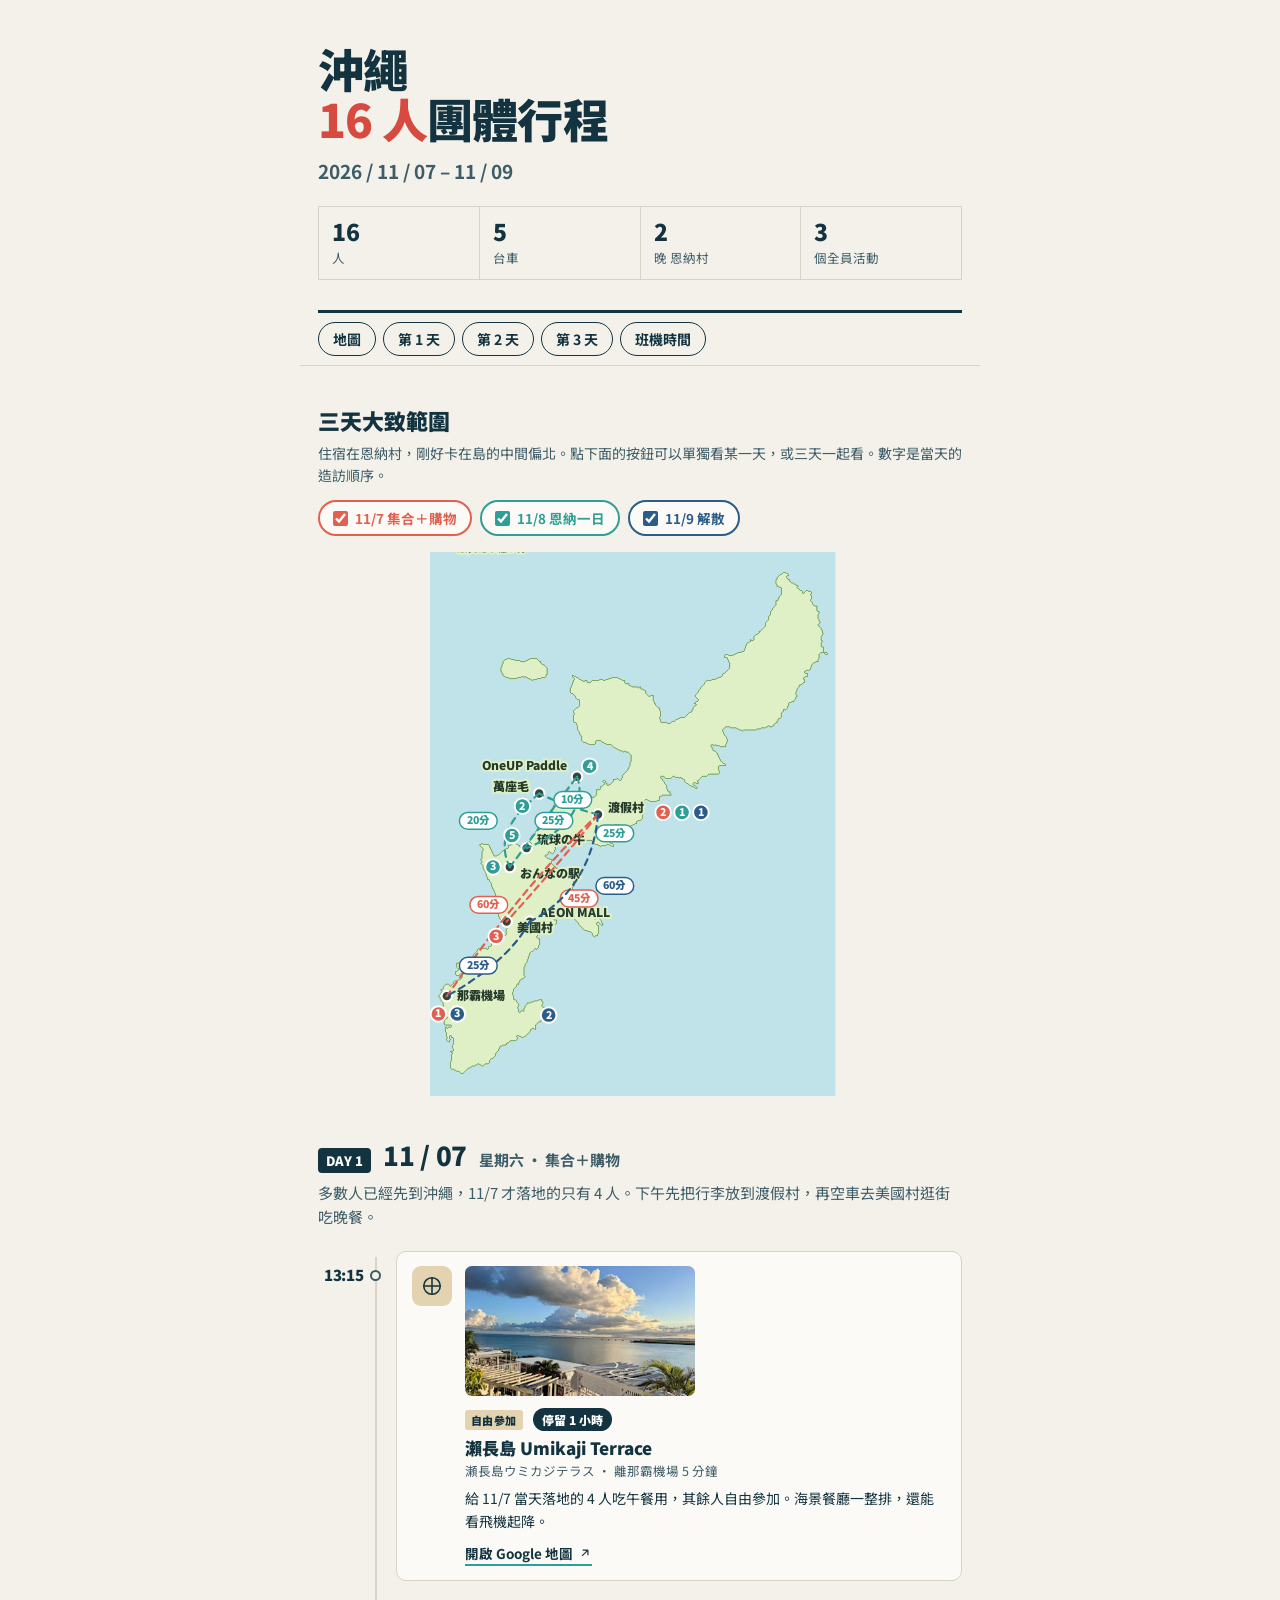
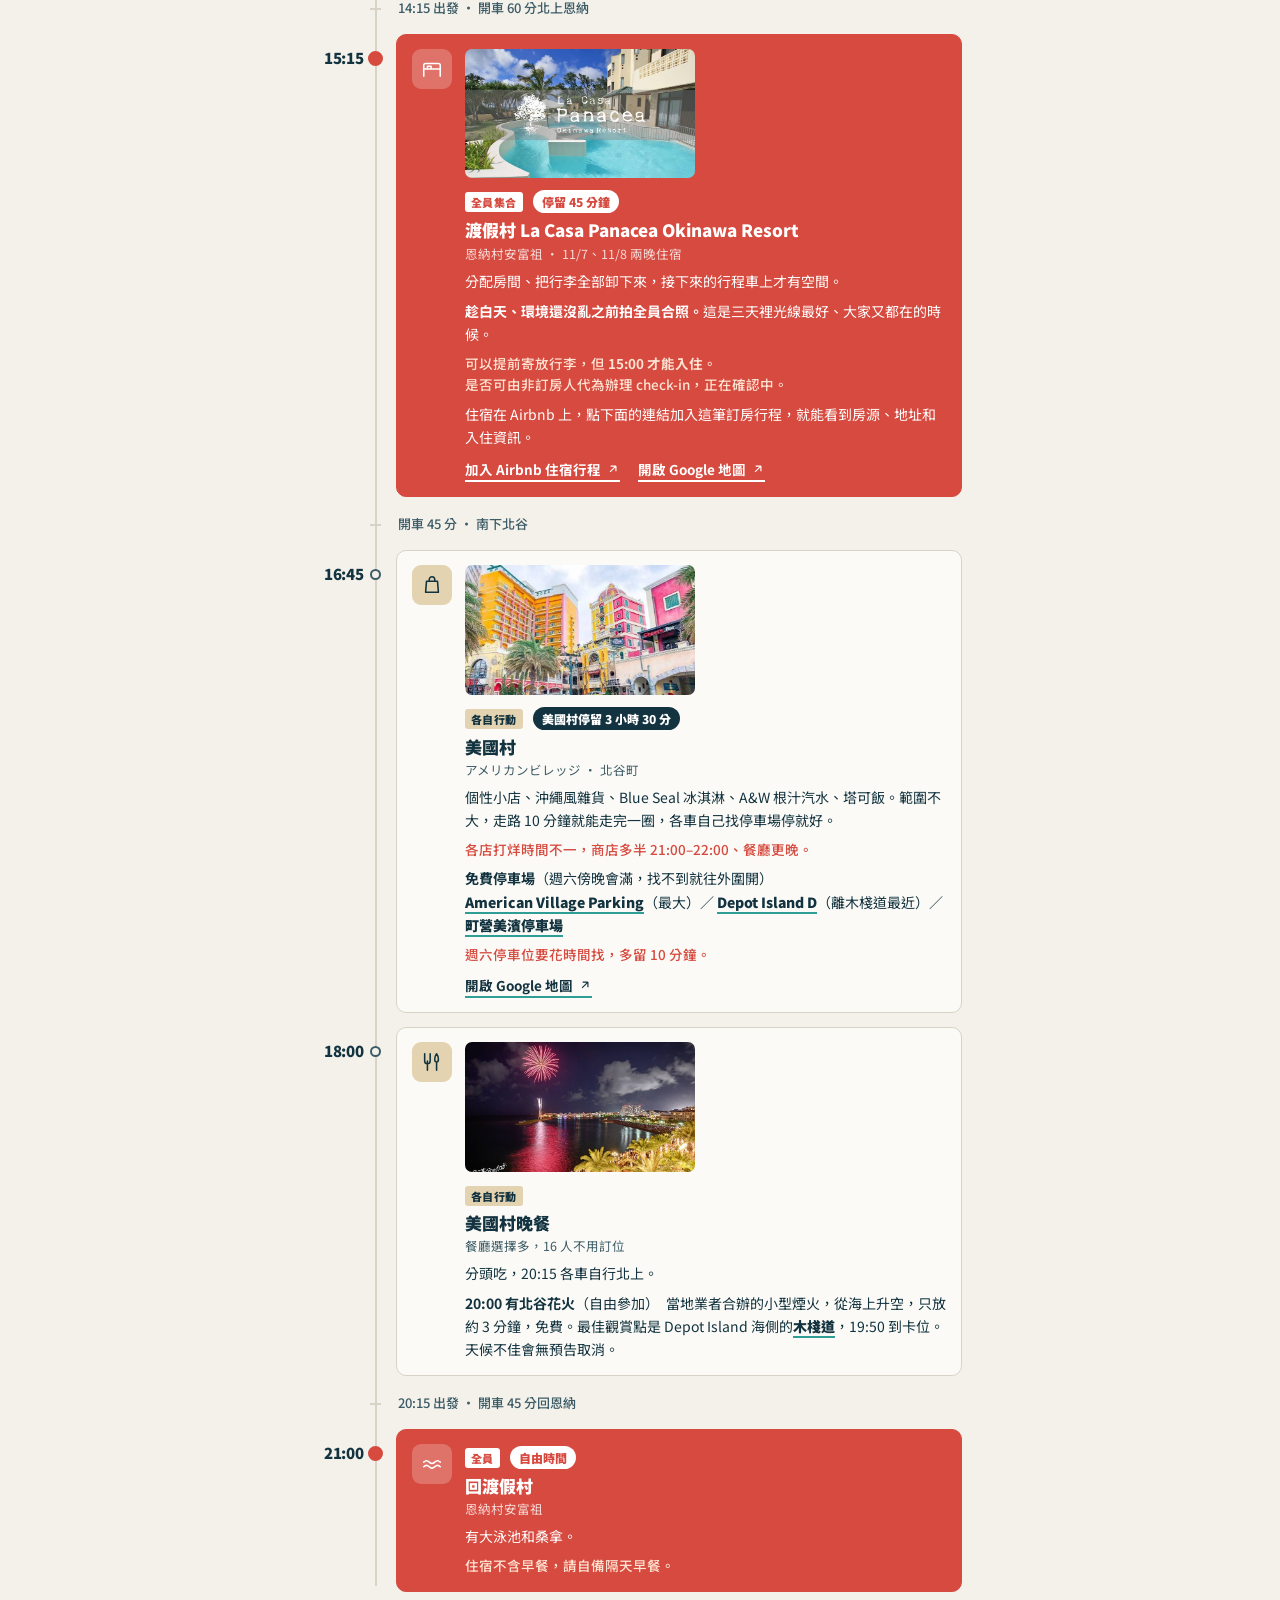
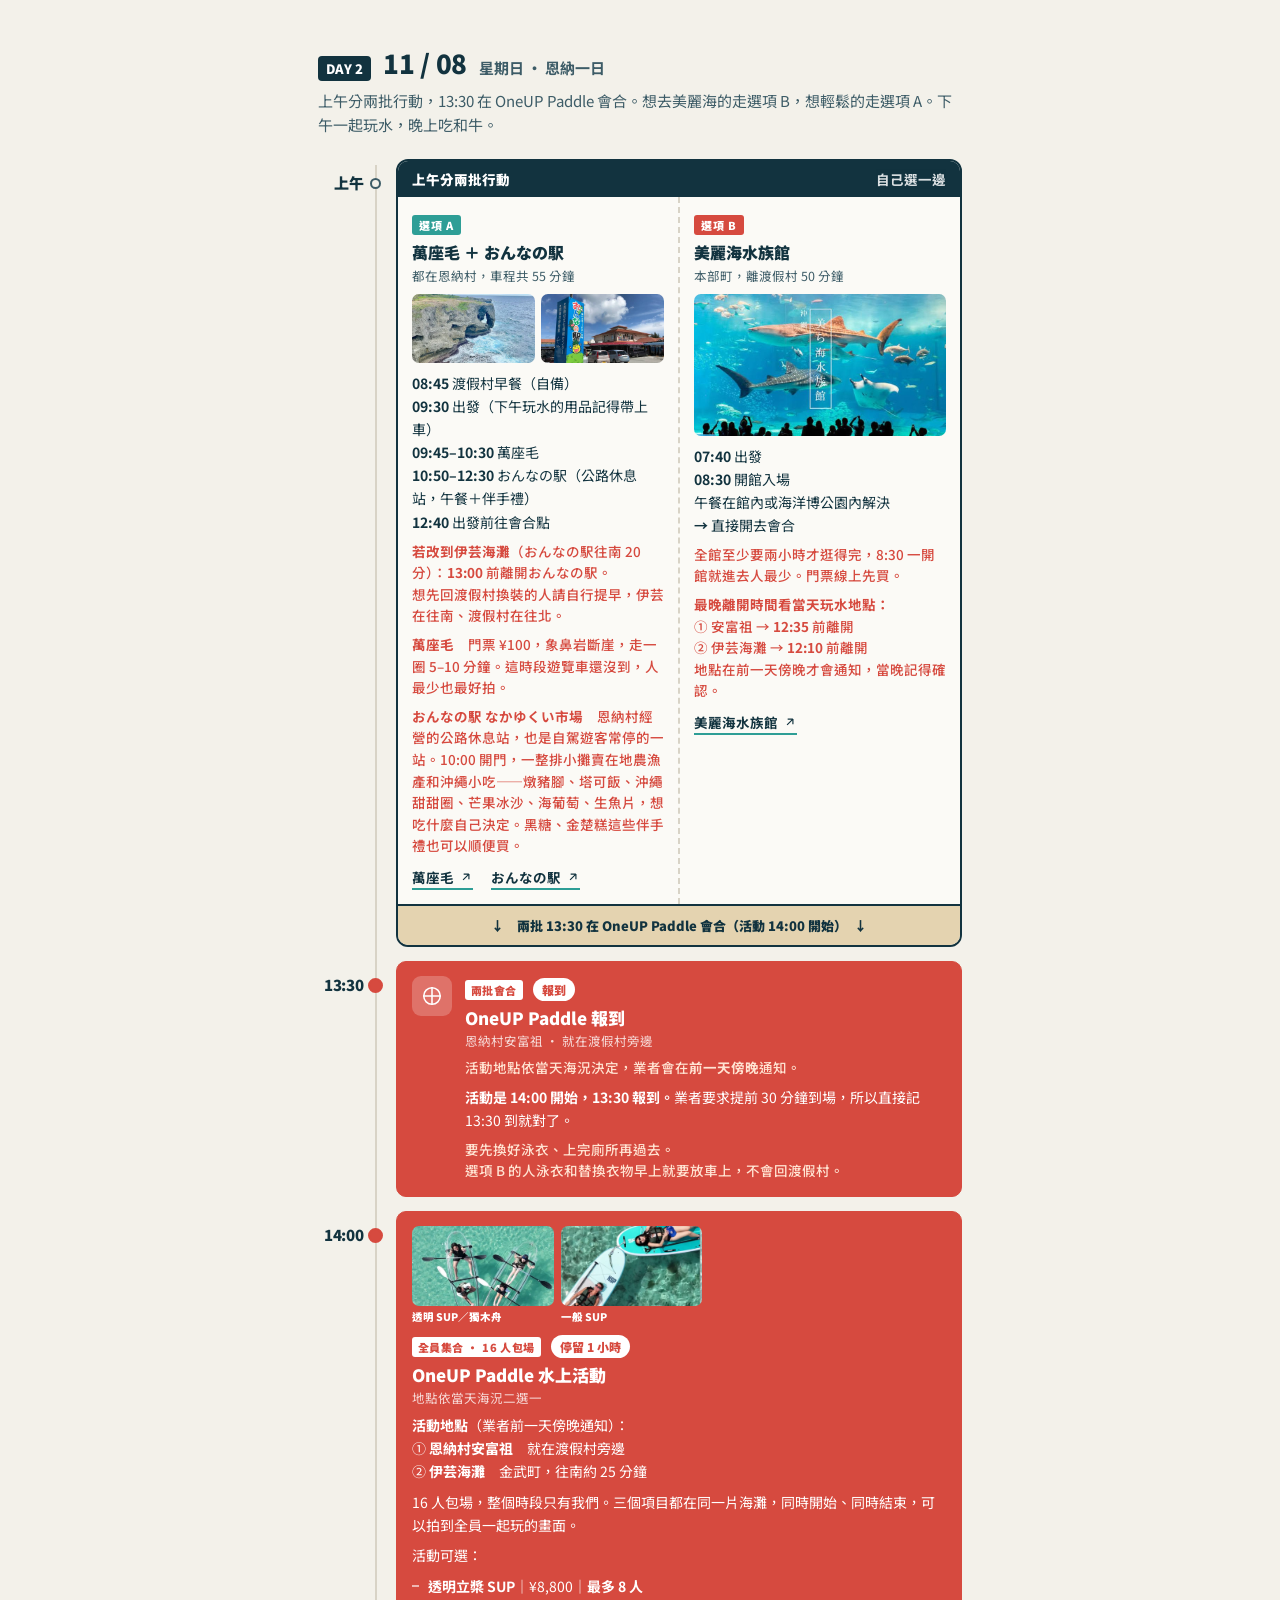
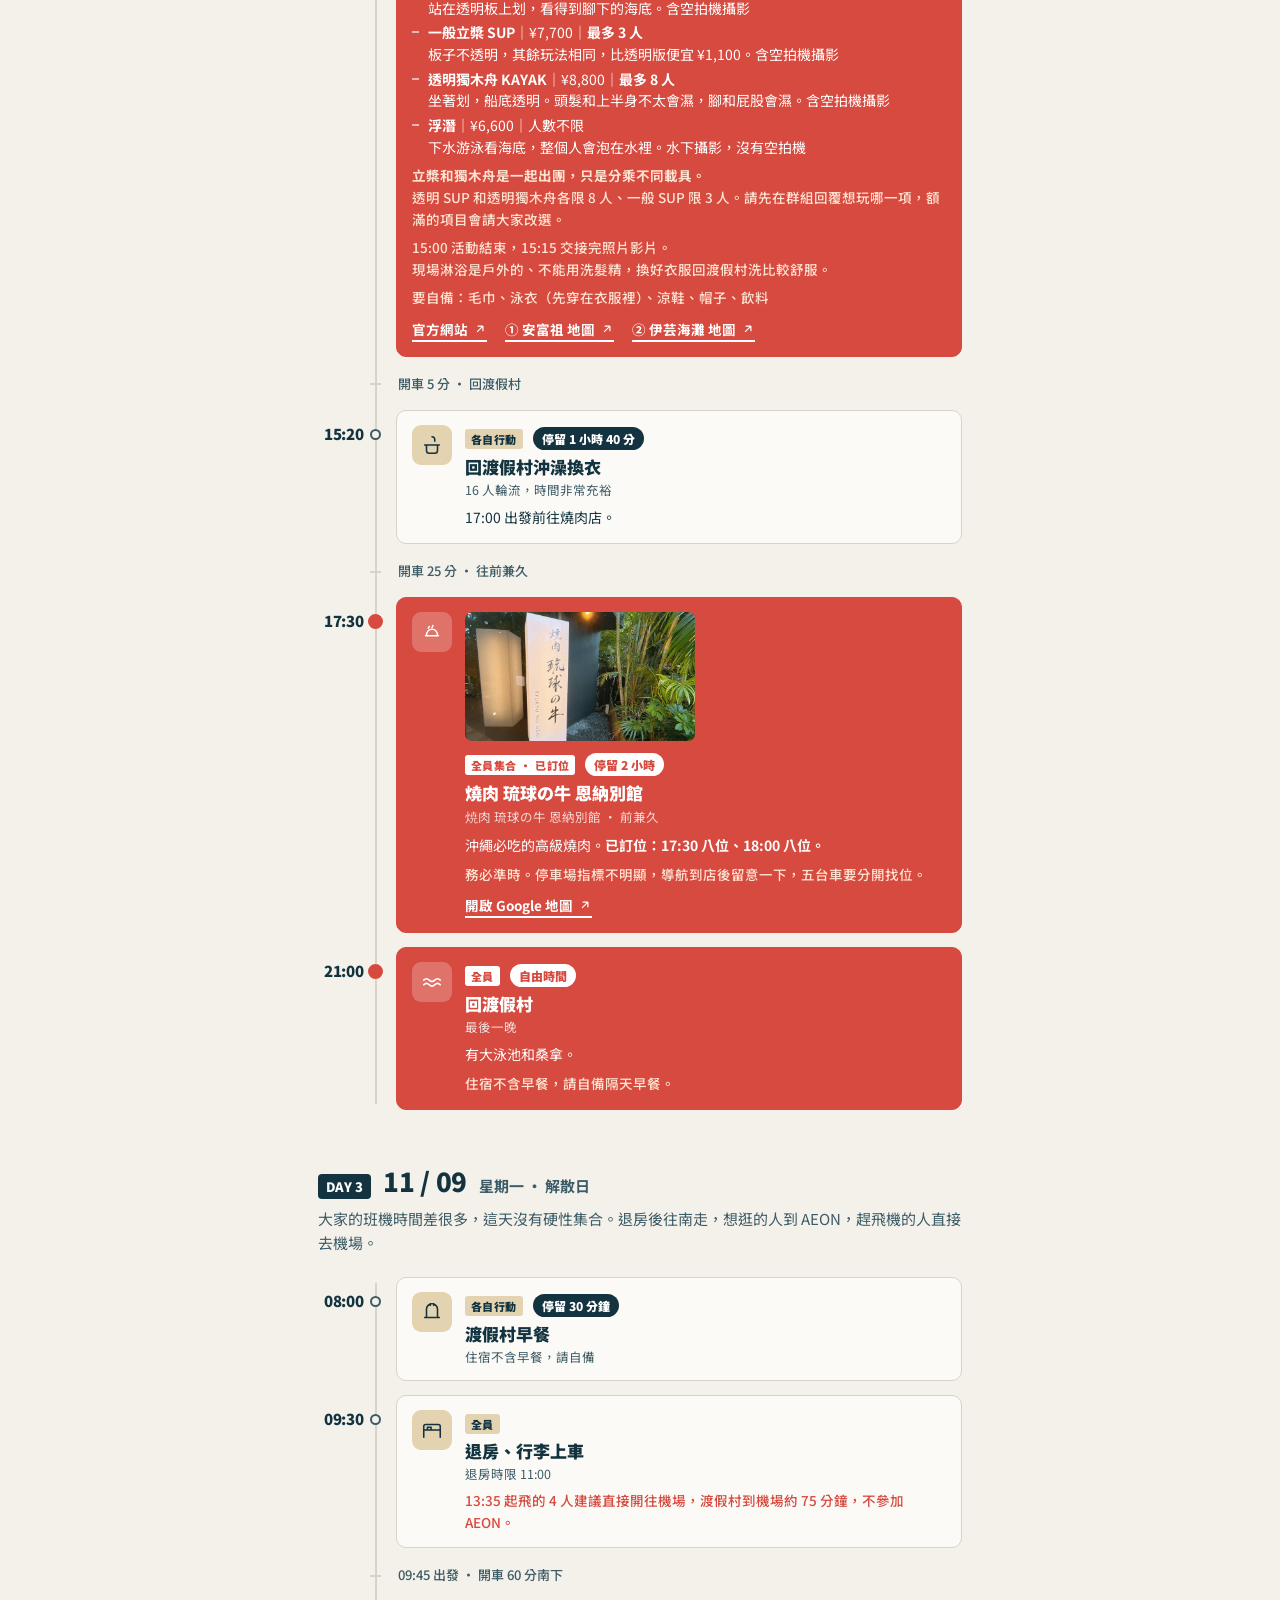
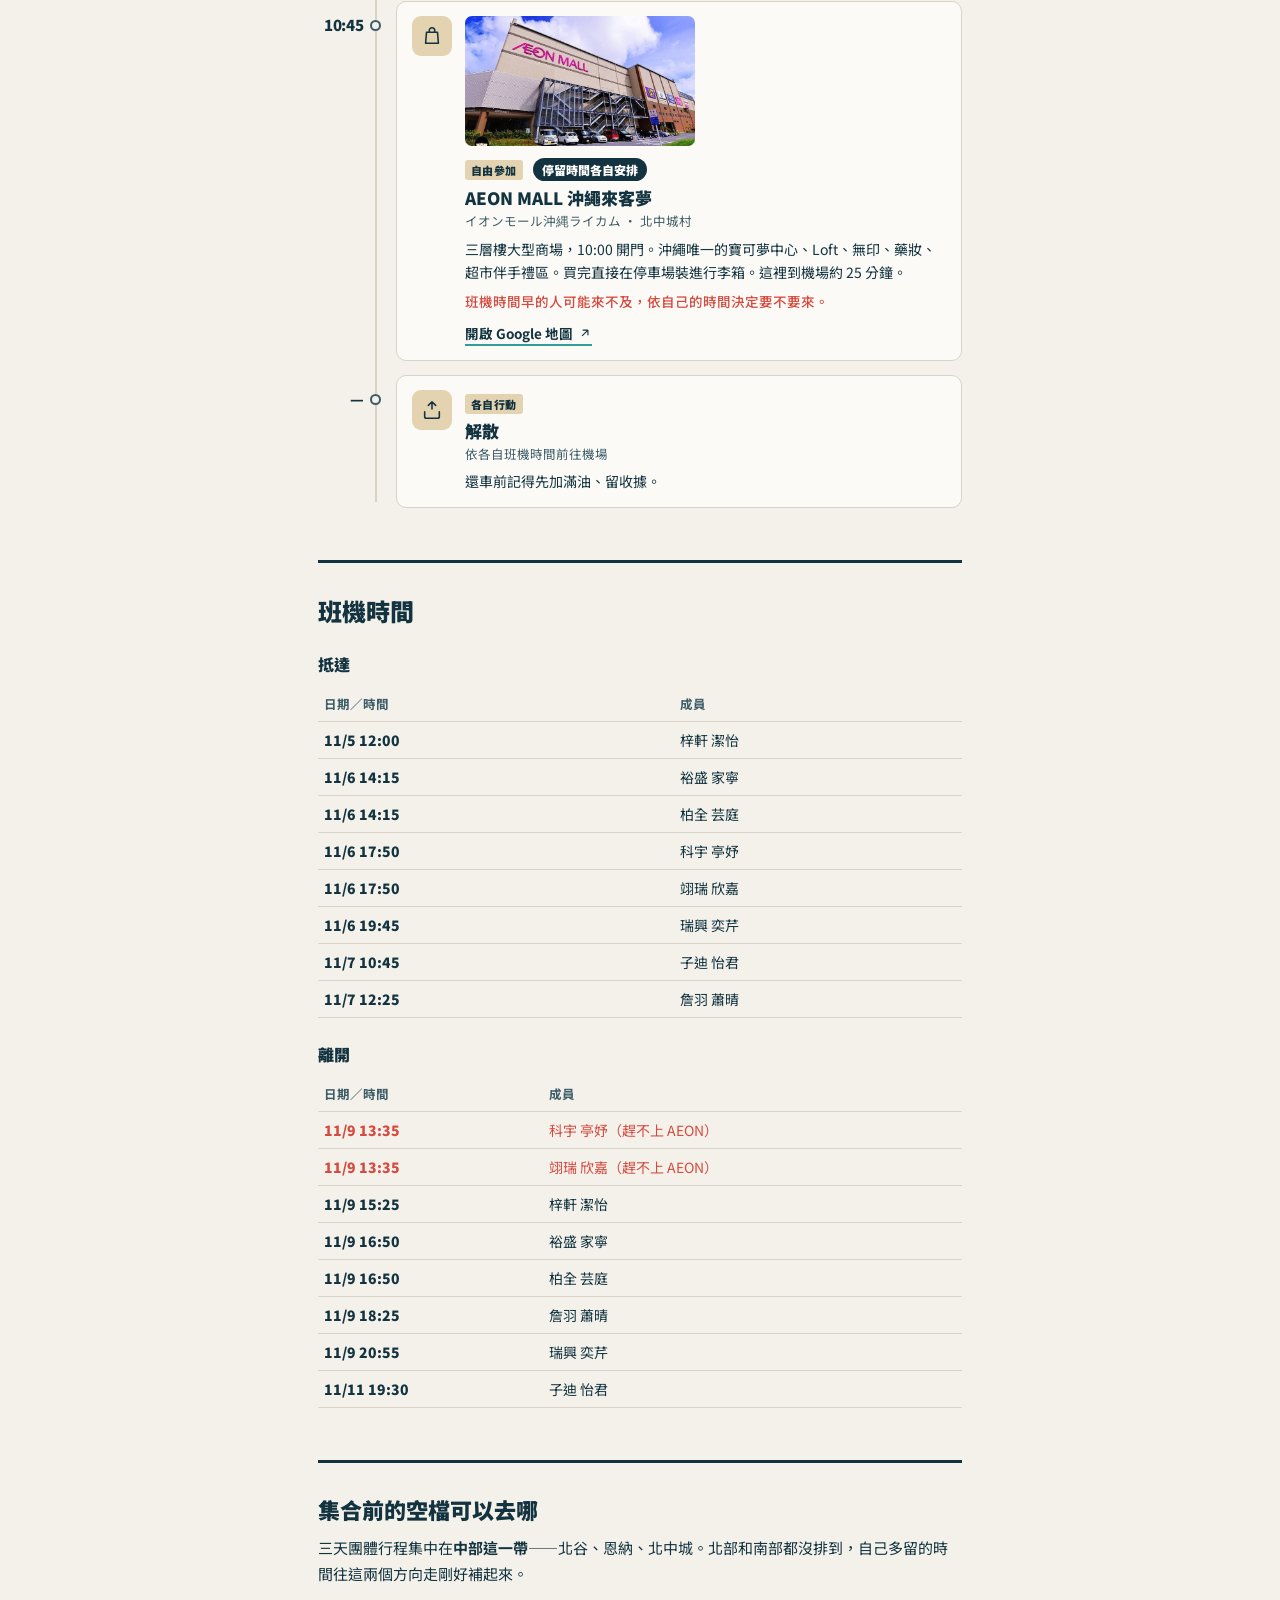
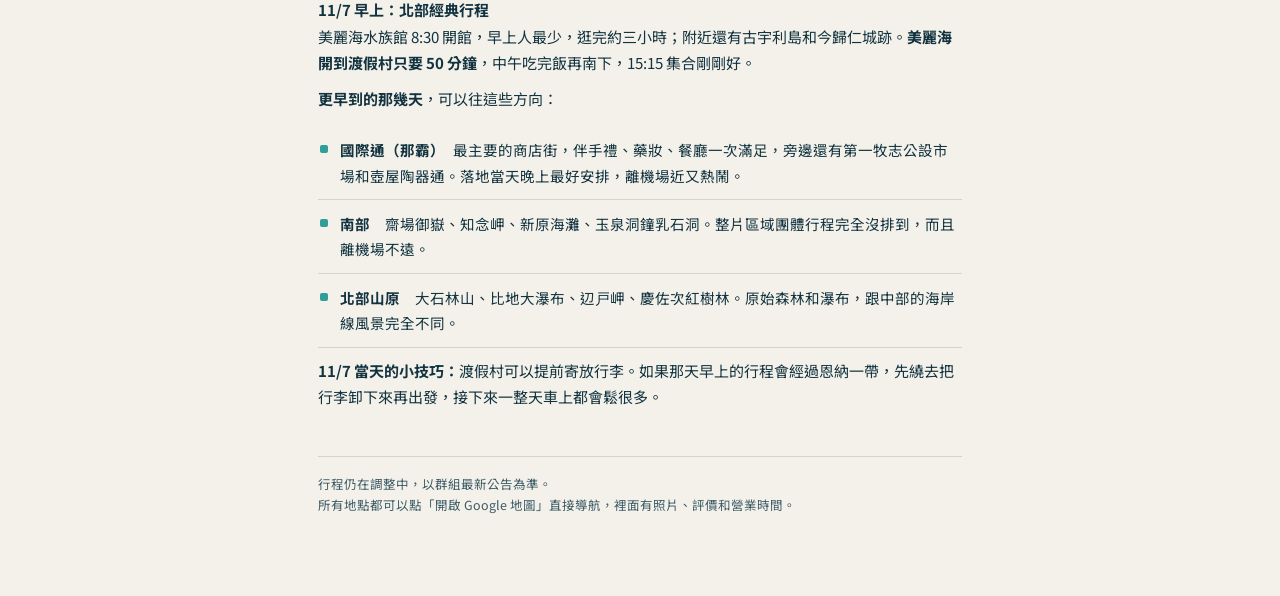
==== commit 77e380c8: "Update index.html" ====
--- a/index.html
+++ b/index.html
@@ -285,7 +285,7 @@
         <div class="body">
           <img class="card-img" src="[data-uri]" alt="美國村街景">
           <span class="tag free">各自行動</span>
-          <span class="dur">停留 3 小時</span>
+          <span class="dur">美國村停留 3 小時 30 分</span>
           <div class="name">美國村</div>
           <div class="jp">アメリカンビレッジ · 北谷町</div>
           <p class="note">個性小店、沖繩風雜貨、Blue Seal 冰淇淋、A&amp;W 根汁汽水、塔可飯。範圍不大，走路 10 分鐘就能走完一圈，各車自己找停車場停就好。</p>
@@ -305,19 +305,20 @@
       <div class="card">
         <div class="ico"><svg viewBox="0 0 24 24"><path d="M4 3v8a3 3 0 006 0V3M7 11v10M17 3c-1.5 2-2 4-2 6s.5 3 2 3 2-1 2-3-.5-4-2-6zM17 12v9"/></svg></div>
         <div class="body">
+          <img class="card-img" src="[data-uri]" alt="北谷花火">
           <span class="tag free">各自行動</span>
-          <span class="dur">停留 2 小時</span>
+          
           <div class="name">美國村晚餐</div>
           <div class="jp">餐廳選擇多，16 人不用訂位</div>
-          <p class="note">分頭吃，20:00 各車自行北上。</p>
+          <p class="note">分頭吃，20:15 各車自行北上。</p>
           <p class="note"><b>20:00 有北谷花火</b>（自由參加）　當地業者合辦的小型煙火，從海上升空，只放約 3 分鐘，免費。最佳觀賞點是 Depot Island 海側的<a class="inl" href="https://www.google.com/maps/search/?api=1&query=%E3%83%87%E3%83%9D%E3%82%A2%E3%82%A4%E3%83%A9%E3%83%B3%E3%83%89%20%E3%83%9C%E3%83%BC%E3%83%89%E3%82%A6%E3%82%A9%E3%83%BC%E3%82%AF" target="_blank" rel="noopener">木棧道</a>，19:50 到卡位。天候不佳會無預告取消。</p>
         </div>
       </div>
     </div>
-    <div class="drive">20:00 或看完煙火 20:15 出發 · 開車 45 分回恩納</div>
+    <div class="drive">20:15 出發 · 開車 45 分回恩納</div>
 
     <div class="stop all">
-      <div class="time">20:15</div><div class="dot"></div>
+      <div class="time">21:00</div><div class="dot"></div>
       <div class="card">
         <div class="ico"><svg viewBox="0 0 24 24"><path d="M3 15c2-2 4-2 6 0s4 2 6 0 4-2 6 0M3 10c2-2 4-2 6 0s4 2 6 0 4-2 6 0"/></svg></div>
         <div class="body">
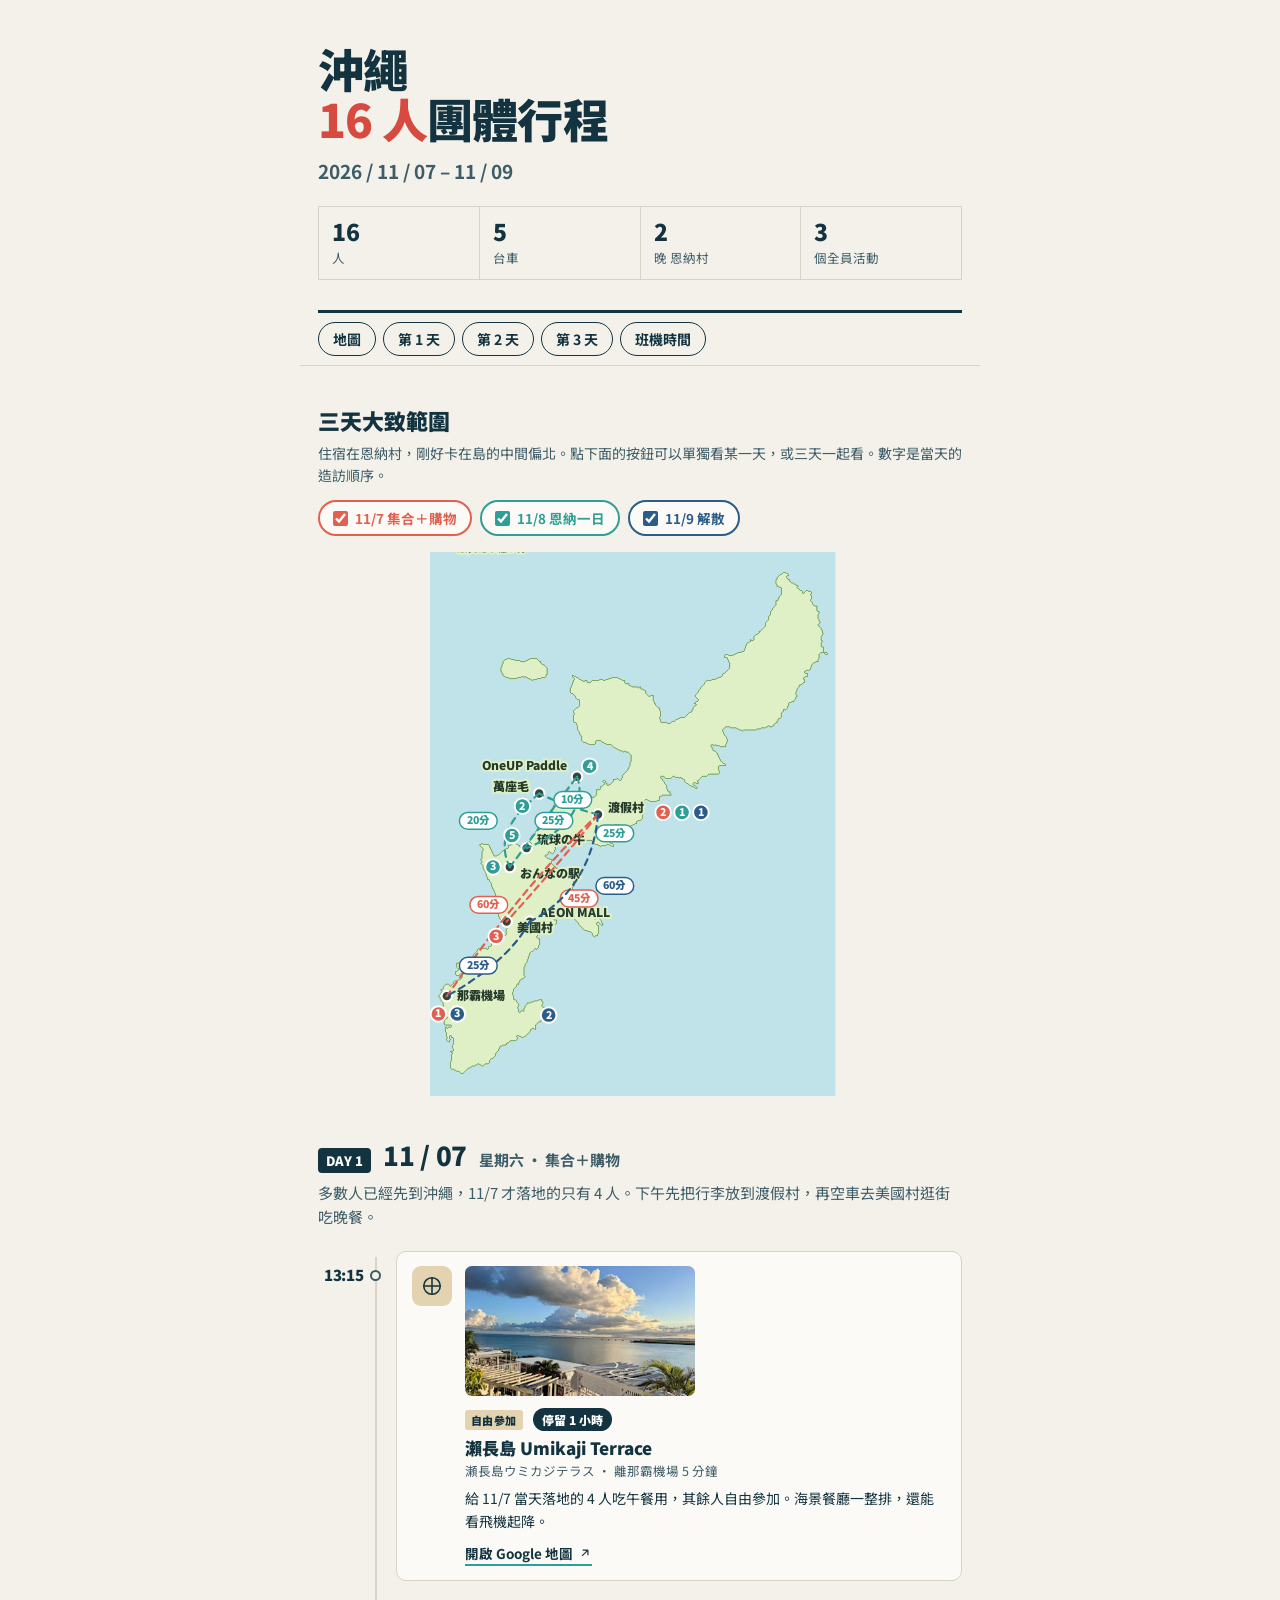
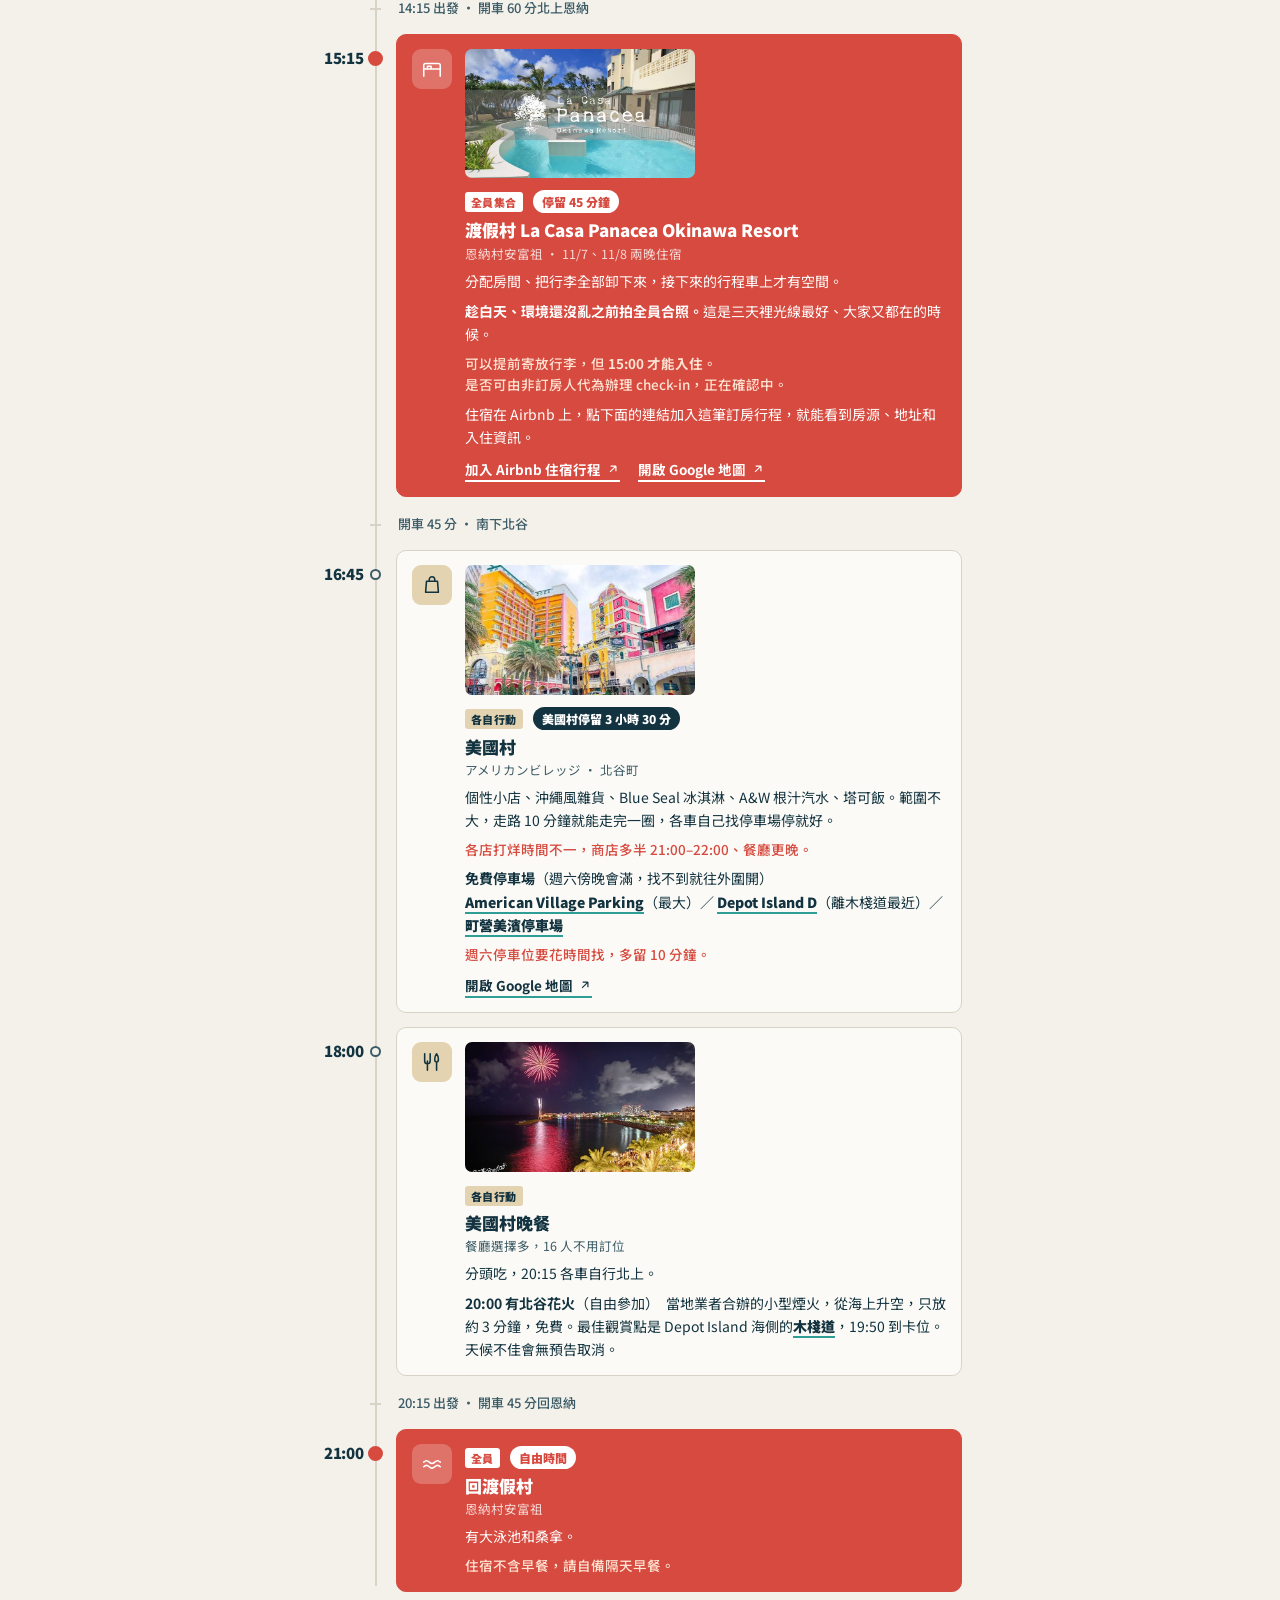
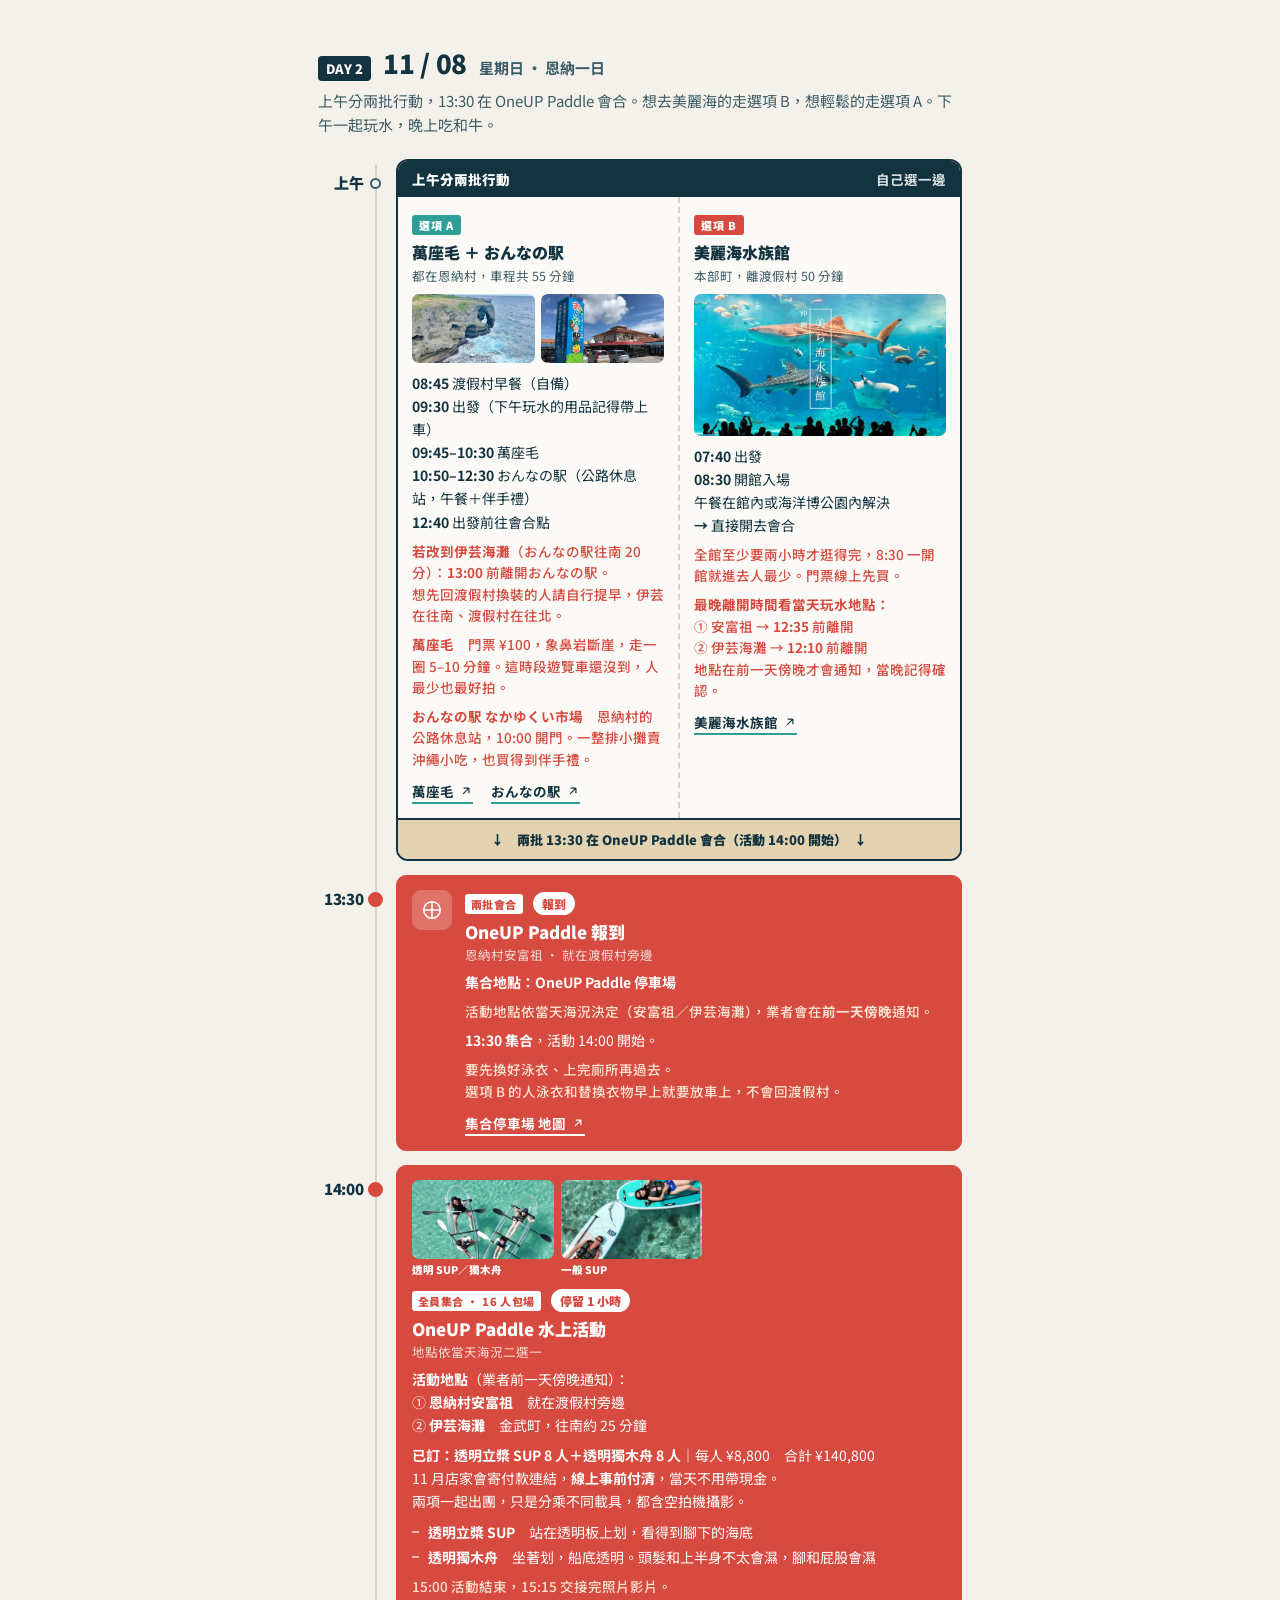
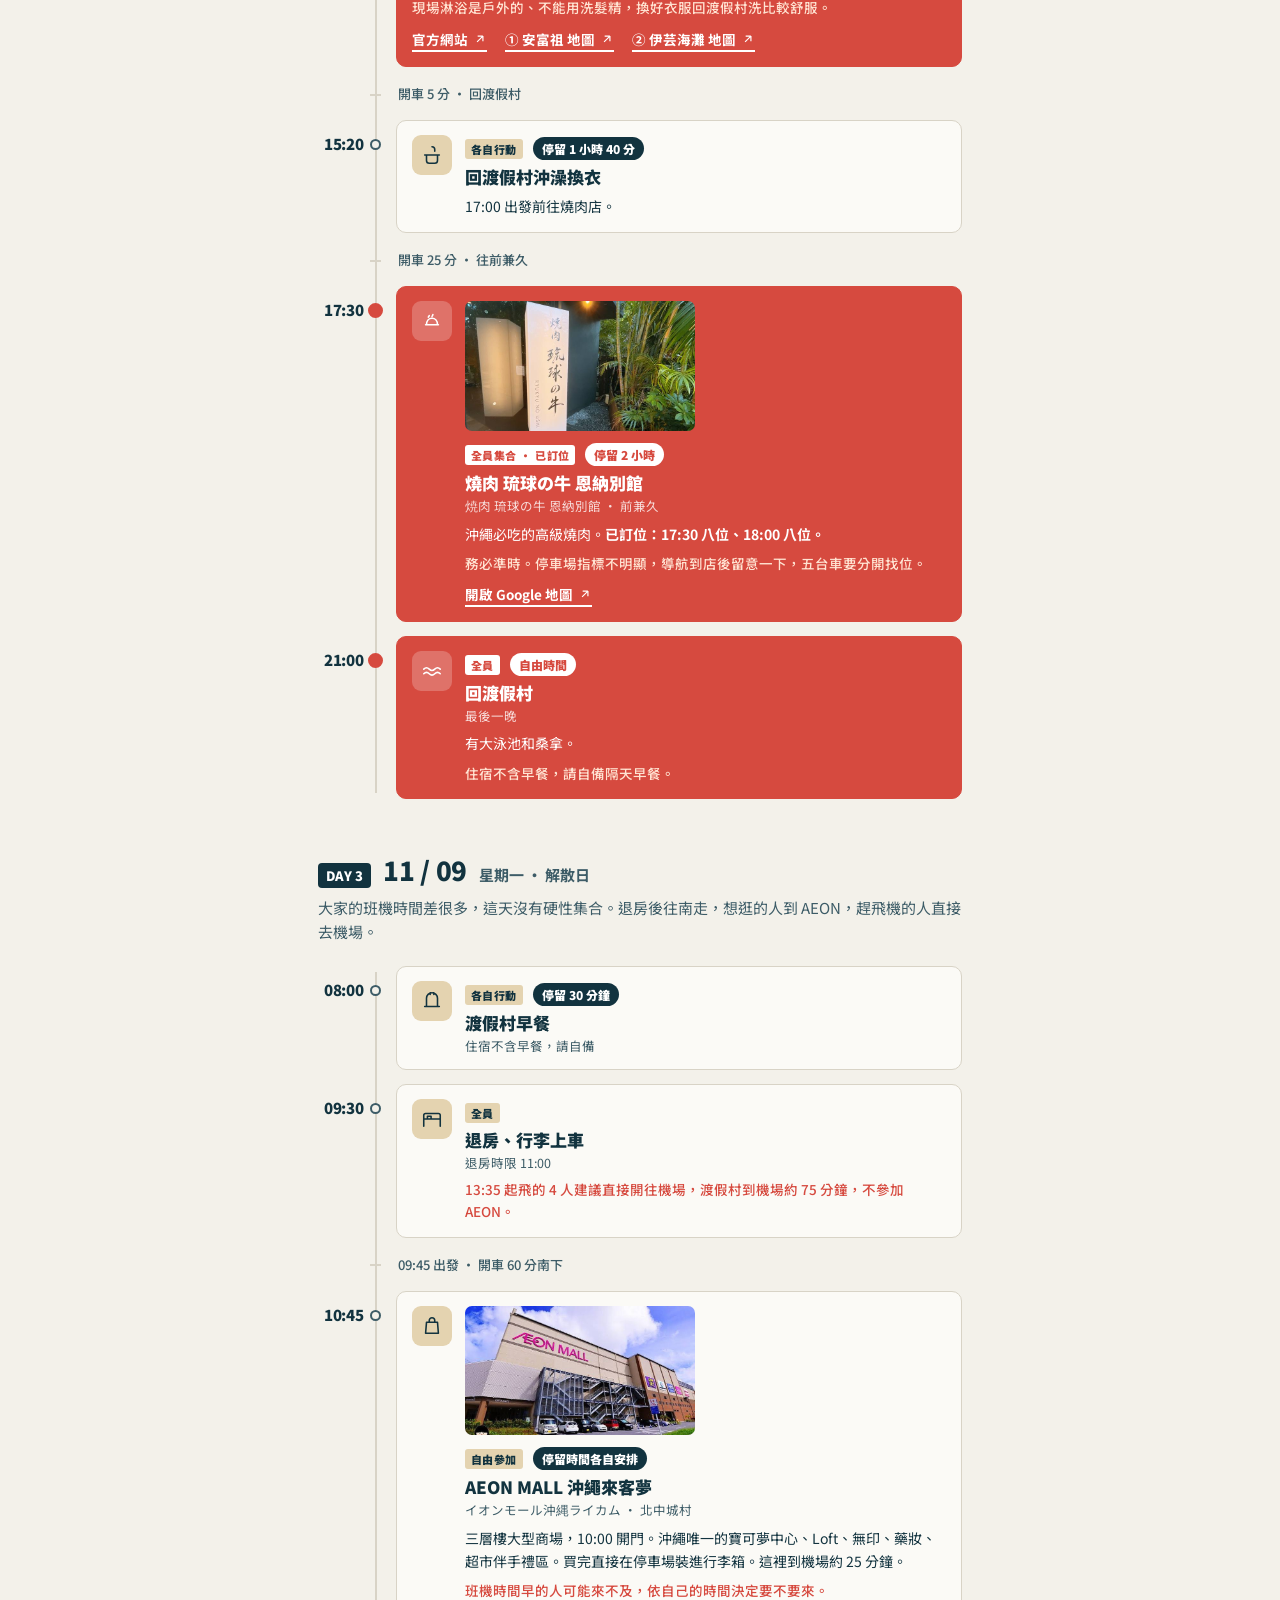
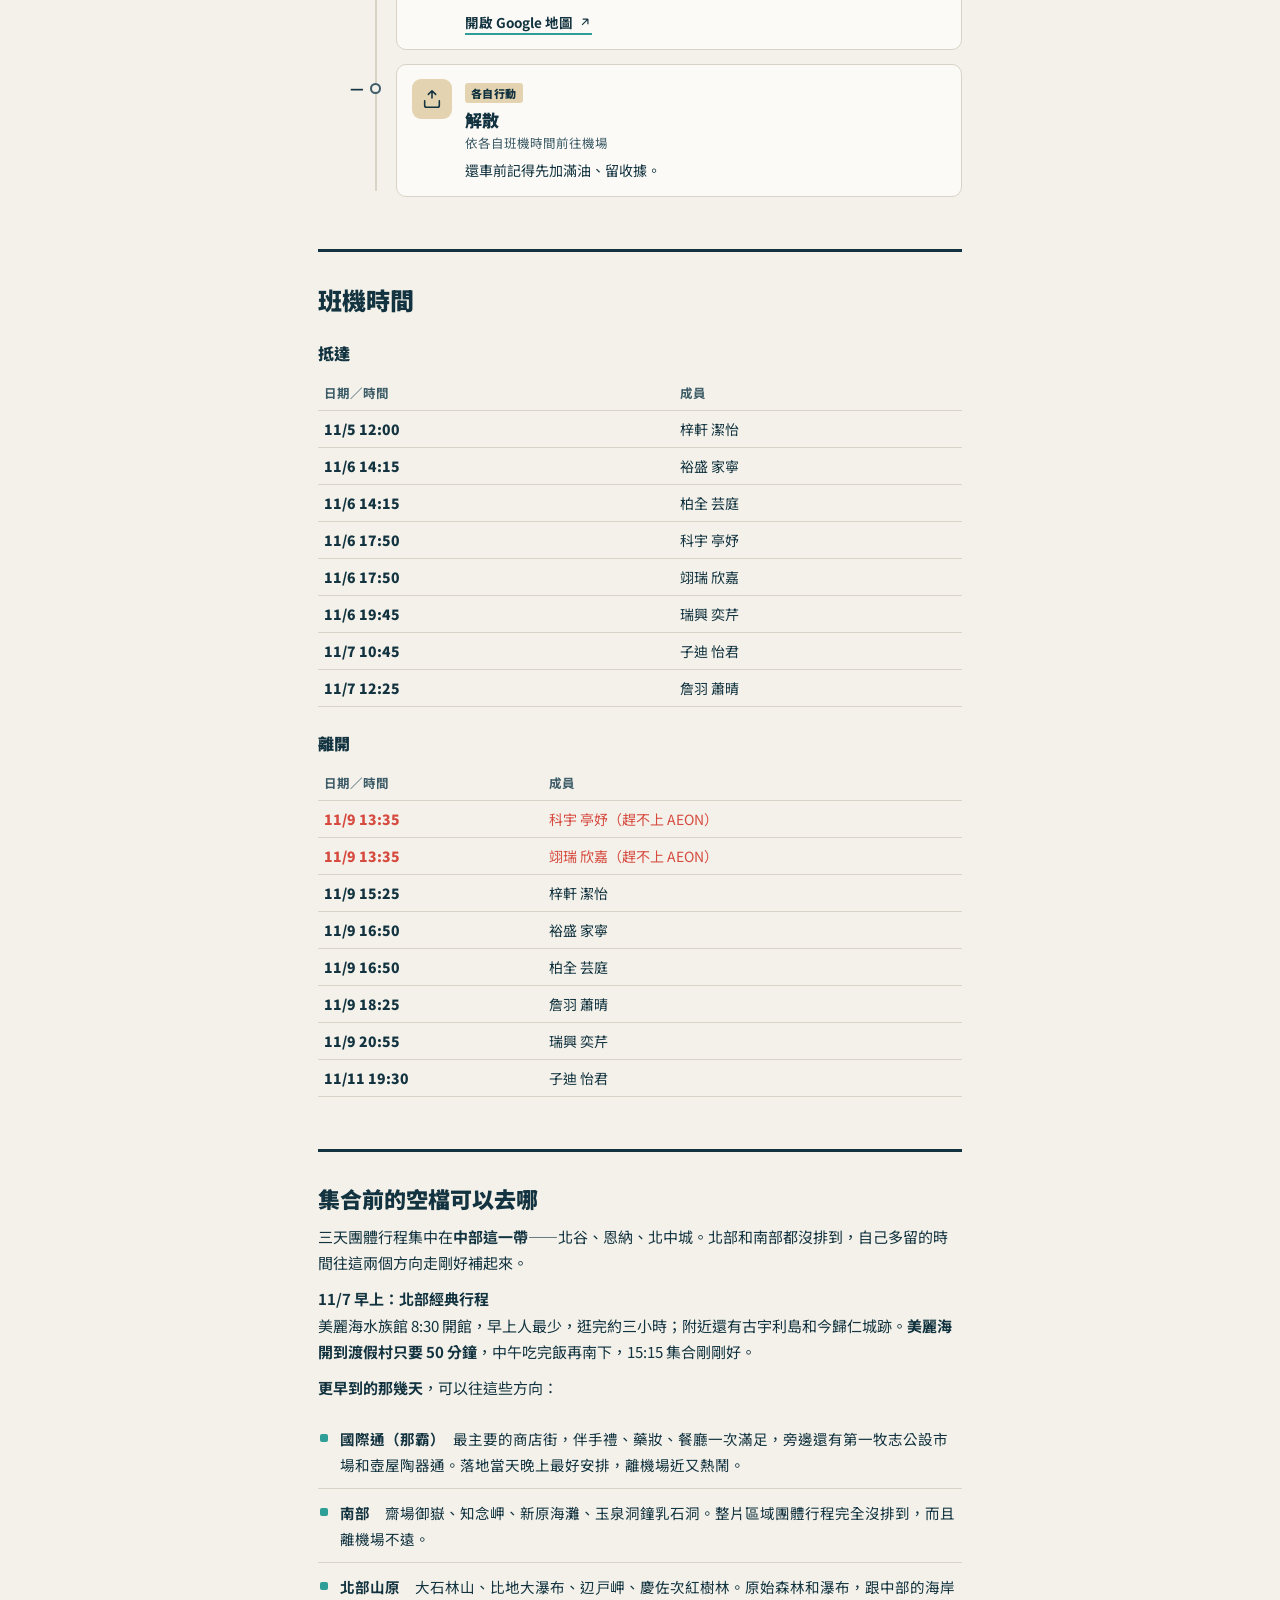
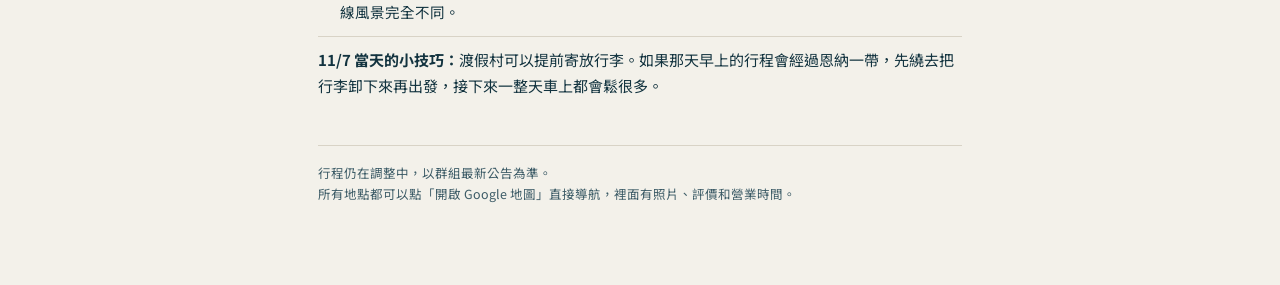
==== commit cddd1b1a: "Revise activity details and meeting point descriptions Updated descriptions for various locations an" ====
--- a/index.html
+++ b/index.html
@@ -366,7 +366,7 @@
             <b>12:40</b> 出發前往會合點</p>
             <p class="warn"><b>若改到伊芸海灘</b>（おんなの駅往南 20 分）：<b>13:00</b> 前離開おんなの駅。<br>想先回渡假村換裝的人請自行提早，伊芸在往南、渡假村在往北。</p>
             <p class="warn"><b>萬座毛</b>　門票 ¥100，象鼻岩斷崖，走一圈 5–10 分鐘。這時段遊覽車還沒到，人最少也最好拍。</p>
-            <p class="warn"><b>おんなの駅 なかゆくい市場</b>　恩納村經營的公路休息站，也是自駕遊客常停的一站。10:00 開門，一整排小攤賣在地農漁產和沖繩小吃——燉豬腳、塔可飯、沖繩甜甜圈、芒果冰沙、海葡萄、生魚片，想吃什麼自己決定。黑糖、金楚糕這些伴手禮也可以順便買。</p>
+            <p class="warn"><b>おんなの駅 なかゆくい市場</b>　恩納村的公路休息站，10:00 開門。一整排小攤賣沖繩小吃，也買得到伴手禮。</p>
             <a class="maplink" href="https://www.google.com/maps/search/?api=1&query=%E4%B8%87%E5%BA%A7%E6%AF%9B&query_place_id=ChIJ-adBh3gD5TQRGFnnzG897N8" target="_blank" rel="noopener">萬座毛<svg viewBox="0 0 24 24"><path d="M7 17L17 7M17 7H8M17 7v9"/></svg></a>
             <a class="maplink" href="https://www.google.com/maps/search/?api=1&query=%E3%81%8A%E3%82%93%E3%81%AA%E3%81%AE%E9%A7%85%20%E3%81%AA%E3%81%8B%E3%82%86%E3%81%8F%E3%81%84%E5%B8%82%E5%A0%B4&query_place_id=ChIJxRvW16Ya5TQRubB2b8hH3Cw" target="_blank" rel="noopener">おんなの駅<svg viewBox="0 0 24 24"><path d="M7 17L17 7M17 7H8M17 7v9"/></svg></a>
           </div>
@@ -402,10 +402,12 @@
           <span class="dur">報到</span>
           <div class="name">OneUP Paddle 報到</div>
           <div class="jp">恩納村安富祖 · 就在渡假村旁邊</div>
-          <p class="warn">活動地點依當天海況決定，業者會在<b>前一天傍晚</b>通知。</p>
-          <p class="note"><b>活動是 14:00 開始，13:30 報到。</b>業者要求提前 30 分鐘到場，所以直接記 13:30 到就對了。</p>
+          <p class="note"><b>集合地點：OneUP Paddle 停車場</b></p>
+          <p class="warn">活動地點依當天海況決定（安富祖／伊芸海灘），業者會在<b>前一天傍晚</b>通知。</p>
+          <p class="note"><b>13:30 集合</b>，活動 14:00 開始。</p>
           <p class="warn">要先換好泳衣、上完廁所再過去。<br>選項 B 的人泳衣和替換衣物早上就要放車上，不會回渡假村。</p>
-        </div>
+                  <a class="maplink" href="https://www.google.com/maps/search/?api=1&query=OneUP%20Paddle%20%E9%A7%90%E8%BB%8A%E5%A0%B4%20%E6%81%A9%E7%B4%8D%E6%9D%91%E5%AE%89%E5%AF%8C%E7%A5%96" target="_blank" rel="noopener">集合停車場 地圖<svg viewBox="0 0 24 24"><path d="M7 17L17 7M17 7H8M17 7v9"/></svg></a>
+</div>
       </div>
     </div>
 
@@ -421,17 +423,15 @@
           <p class="note"><b>活動地點</b>（業者前一天傍晚通知）：<br>
           ① <b>恩納村安富祖</b>　就在渡假村旁邊<br>
           ② <b>伊芸海灘</b>　金武町，往南約 25 分鐘</p>
-          <p class="note">16 人包場，整個時段只有我們。三個項目都在同一片海灘，同時開始、同時結束，可以拍到全員一起玩的畫面。</p>
-          <p class="note">活動可選：</p>
+          <p class="note"><b>已訂：透明立槳 SUP 8 人＋透明獨木舟 8 人</b>｜每人 ¥8,800　合計 ¥140,800<br>
+          11 月店家會寄付款連結，<b>線上事前付清</b>，當天不用帶現金。<br>
+          兩項一起出團，只是分乘不同載具，都含空拍機攝影。</p>
           <ul class="opts">
-            <li><b>透明立槳 SUP</b>｜¥8,800｜<b>最多 8 人</b><br>站在透明板上划，看得到腳下的海底。含空拍機攝影</li>
-            <li><b>一般立槳 SUP</b>｜¥7,700｜<b>最多 3 人</b><br>板子不透明，其餘玩法相同，比透明版便宜 ¥1,100。含空拍機攝影</li>
-            <li><b>透明獨木舟 KAYAK</b>｜¥8,800｜<b>最多 8 人</b><br>坐著划，船底透明。頭髮和上半身不太會濕，腳和屁股會濕。含空拍機攝影</li>
-            <li><b>浮潛</b>｜¥6,600｜人數不限<br>下水游泳看海底，整個人會泡在水裡。水下攝影，沒有空拍機</li>
+            <li><b>透明立槳 SUP</b>　站在透明板上划，看得到腳下的海底</li>
+            <li><b>透明獨木舟</b>　坐著划，船底透明。頭髮和上半身不太會濕，腳和屁股會濕</li>
           </ul>
-          <p class="warn"><b>立槳和獨木舟是一起出團，只是分乘不同載具。</b><br>透明 SUP 和透明獨木舟各限 8 人、一般 SUP 限 3 人。請先在群組回覆想玩哪一項，額滿的項目會請大家改選。</p>
           <p class="warn">15:00 活動結束，15:15 交接完照片影片。<br>現場淋浴是戶外的、不能用洗髮精，換好衣服回渡假村洗比較舒服。</p>
-          <p class="warn">要自備：毛巾、泳衣（先穿在衣服裡）、涼鞋、帽子、飲料</p>
+          
           <a class="maplink" href="https://oneup-paddle.my.canva.site/" target="_blank" rel="noopener">官方網站<svg viewBox="0 0 24 24"><path d="M7 17L17 7M17 7H8M17 7v9"/></svg></a>
           <a class="maplink" href="https://www.google.com/maps/search/?api=1&query=%E6%81%A9%E7%B4%8D%E6%9D%91%E5%AE%89%E5%AF%8C%E7%A5%96" target="_blank" rel="noopener">① 安富祖 地圖<svg viewBox="0 0 24 24"><path d="M7 17L17 7M17 7H8M17 7v9"/></svg></a>
           <a class="maplink" href="https://www.google.com/maps/search/?api=1&query=%E4%BC%8A%E8%8A%B8%E3%83%93%E3%83%BC%E3%83%81" target="_blank" rel="noopener">② 伊芸海灘 地圖<svg viewBox="0 0 24 24"><path d="M7 17L17 7M17 7H8M17 7v9"/></svg></a>
@@ -449,8 +449,7 @@
           <span class="tag free">各自行動</span>
           <span class="dur">停留 1 小時 40 分</span>
           <div class="name">回渡假村沖澡換衣</div>
-          <div class="jp">16 人輪流，時間非常充裕</div>
-          <p class="note">17:00 出發前往燒肉店。</p>
+                    <p class="note">17:00 出發前往燒肉店。</p>
         </div>
       </div>
     </div>
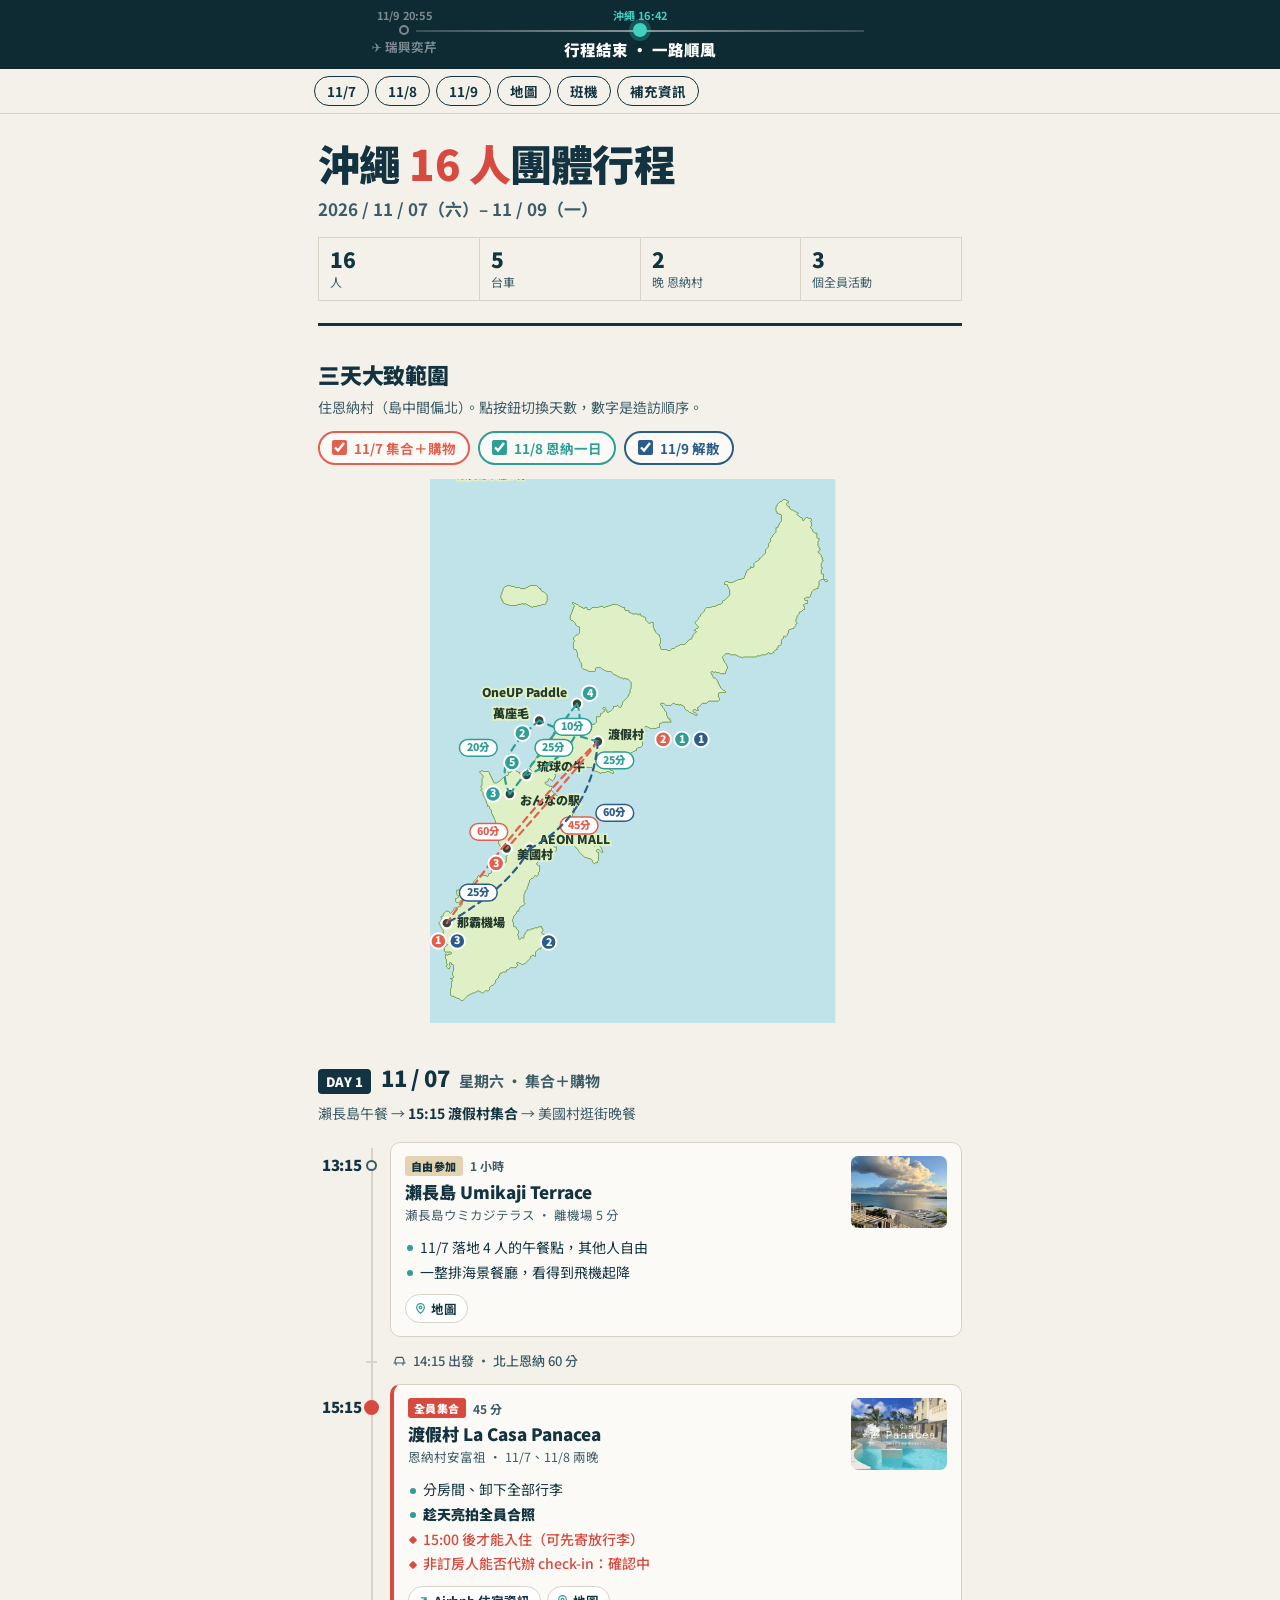
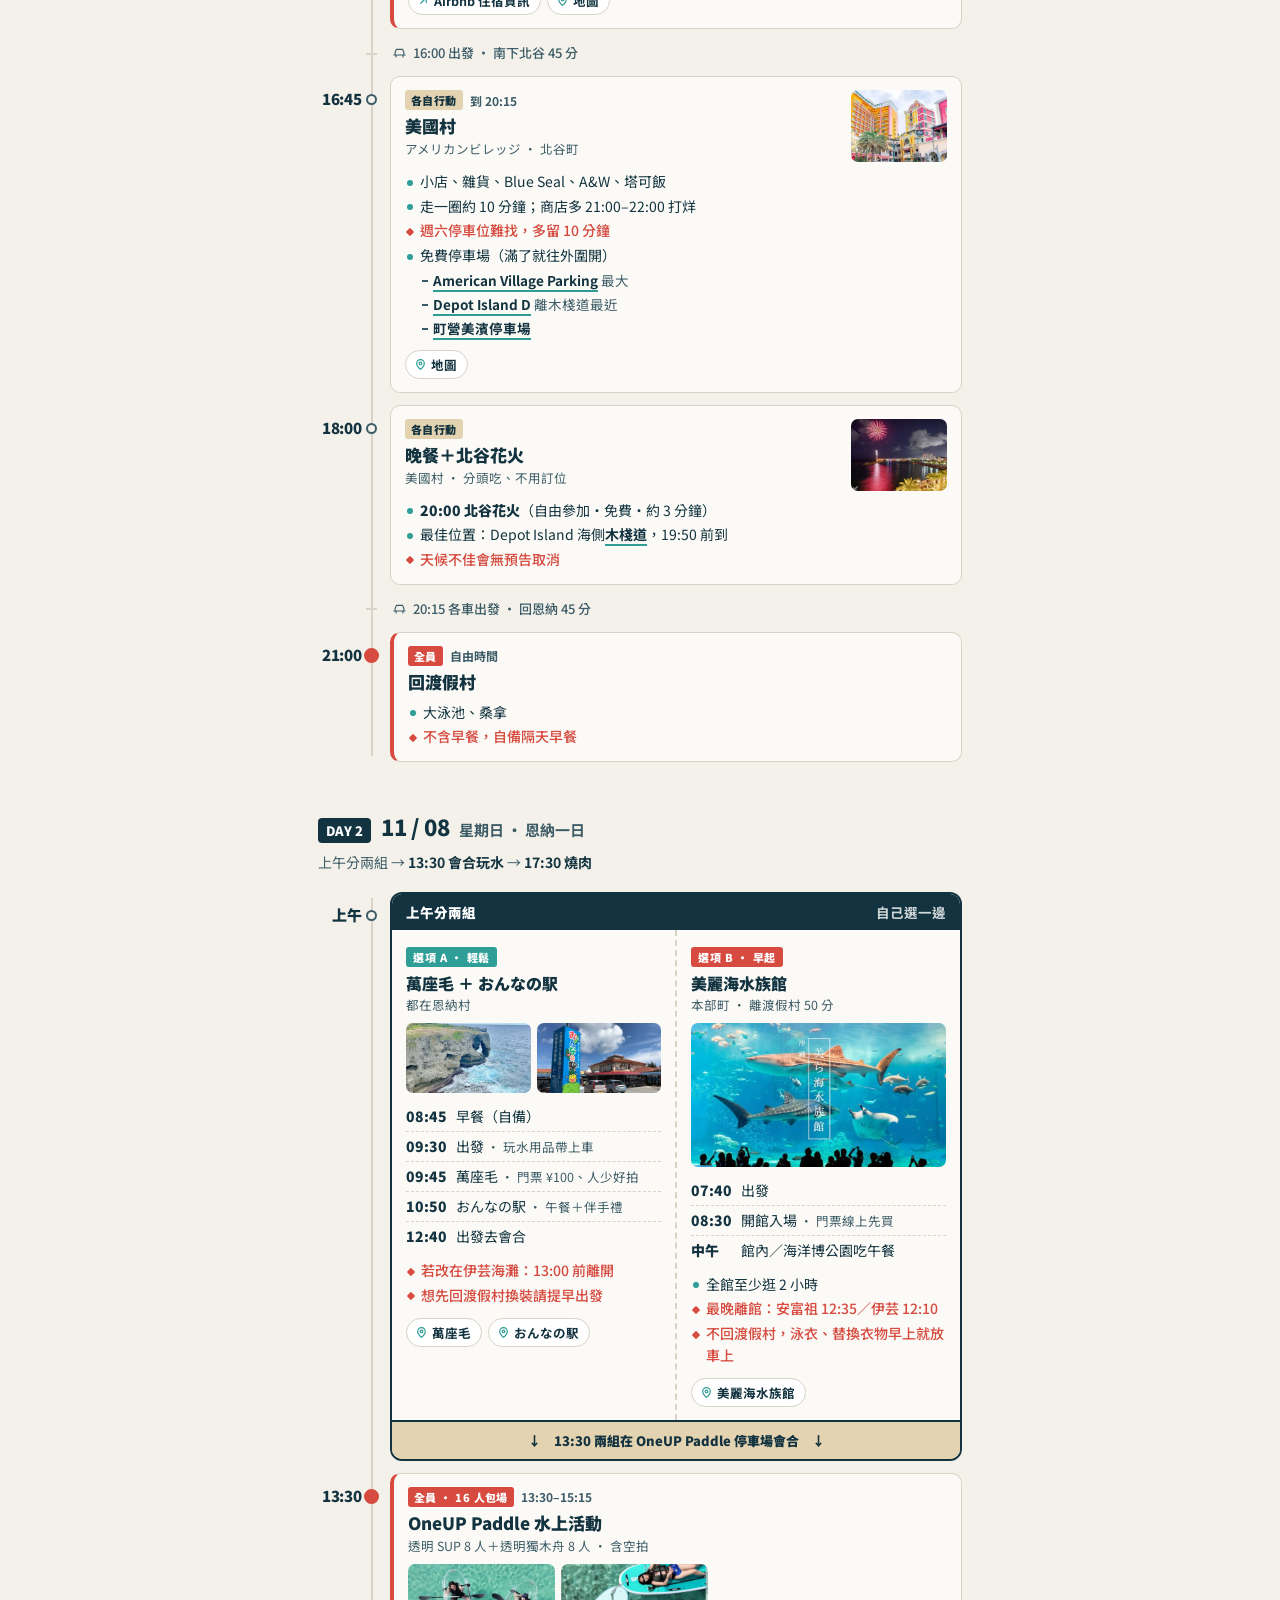
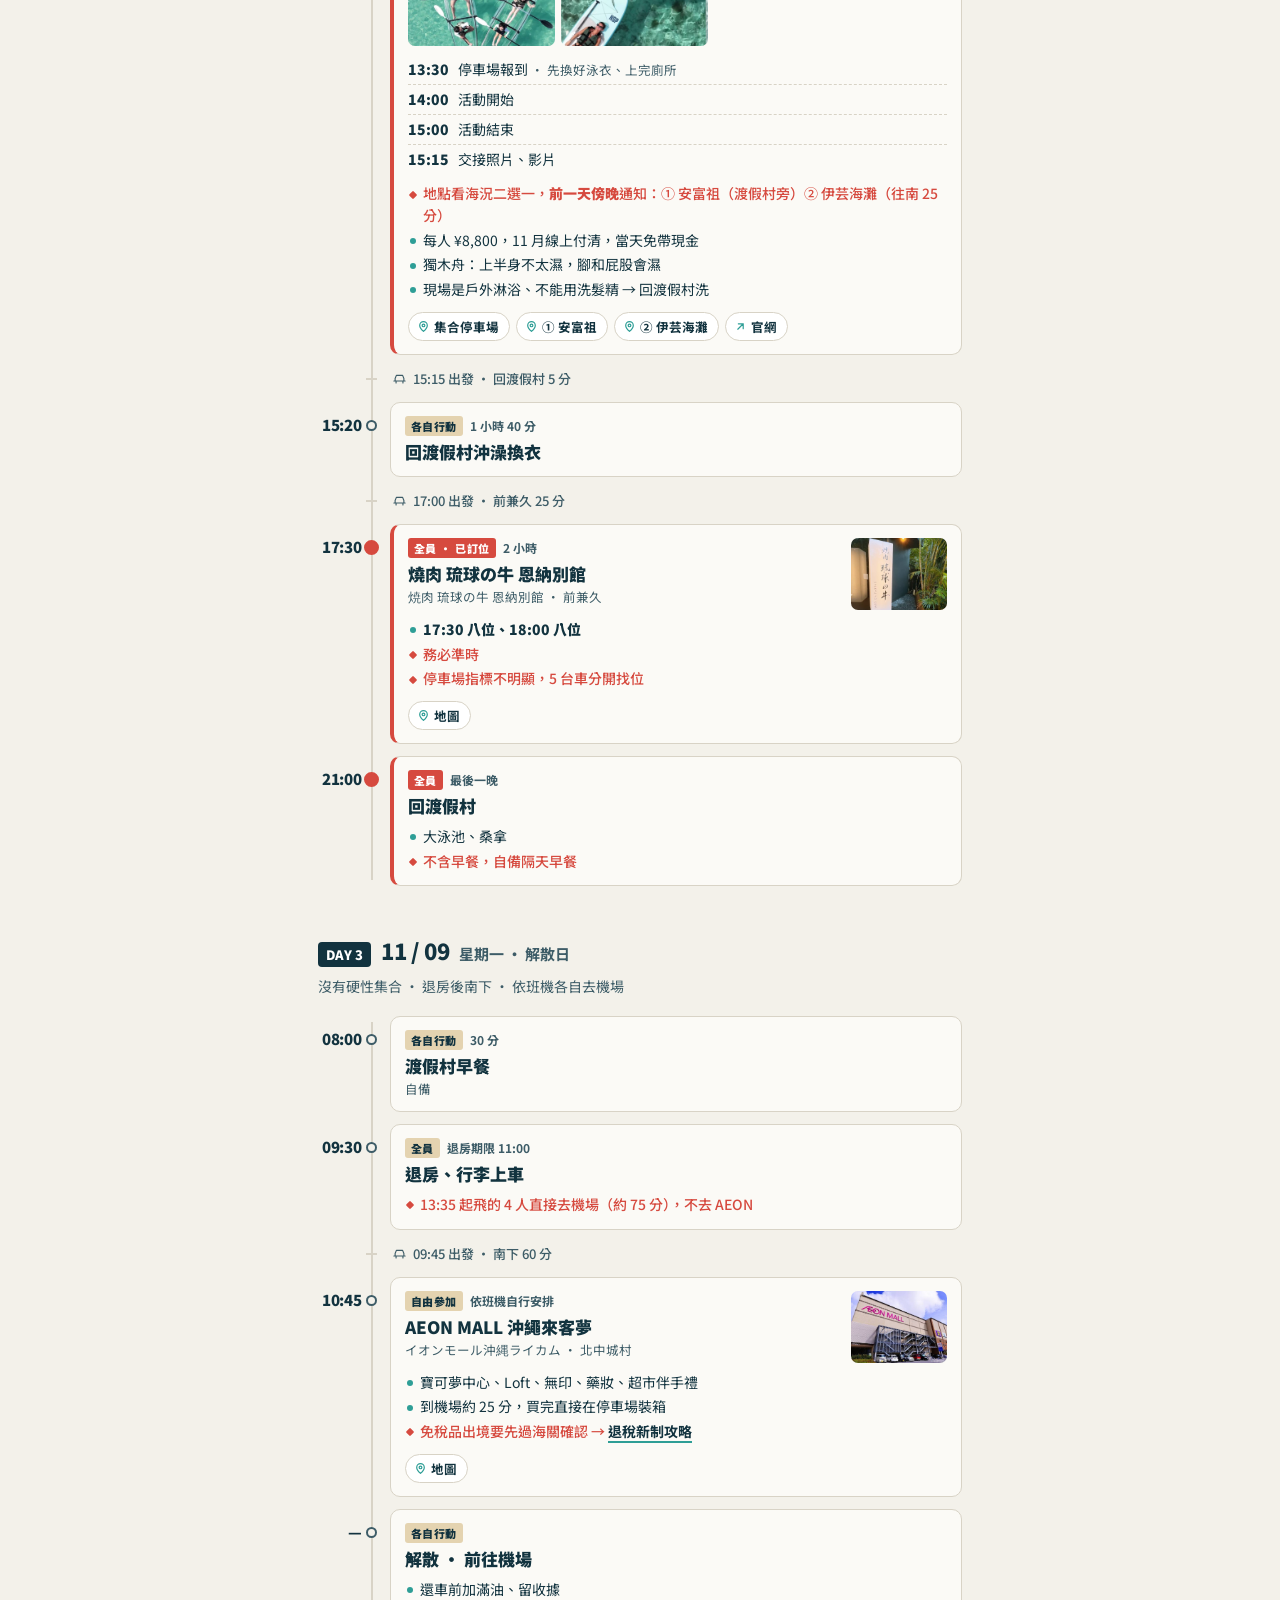
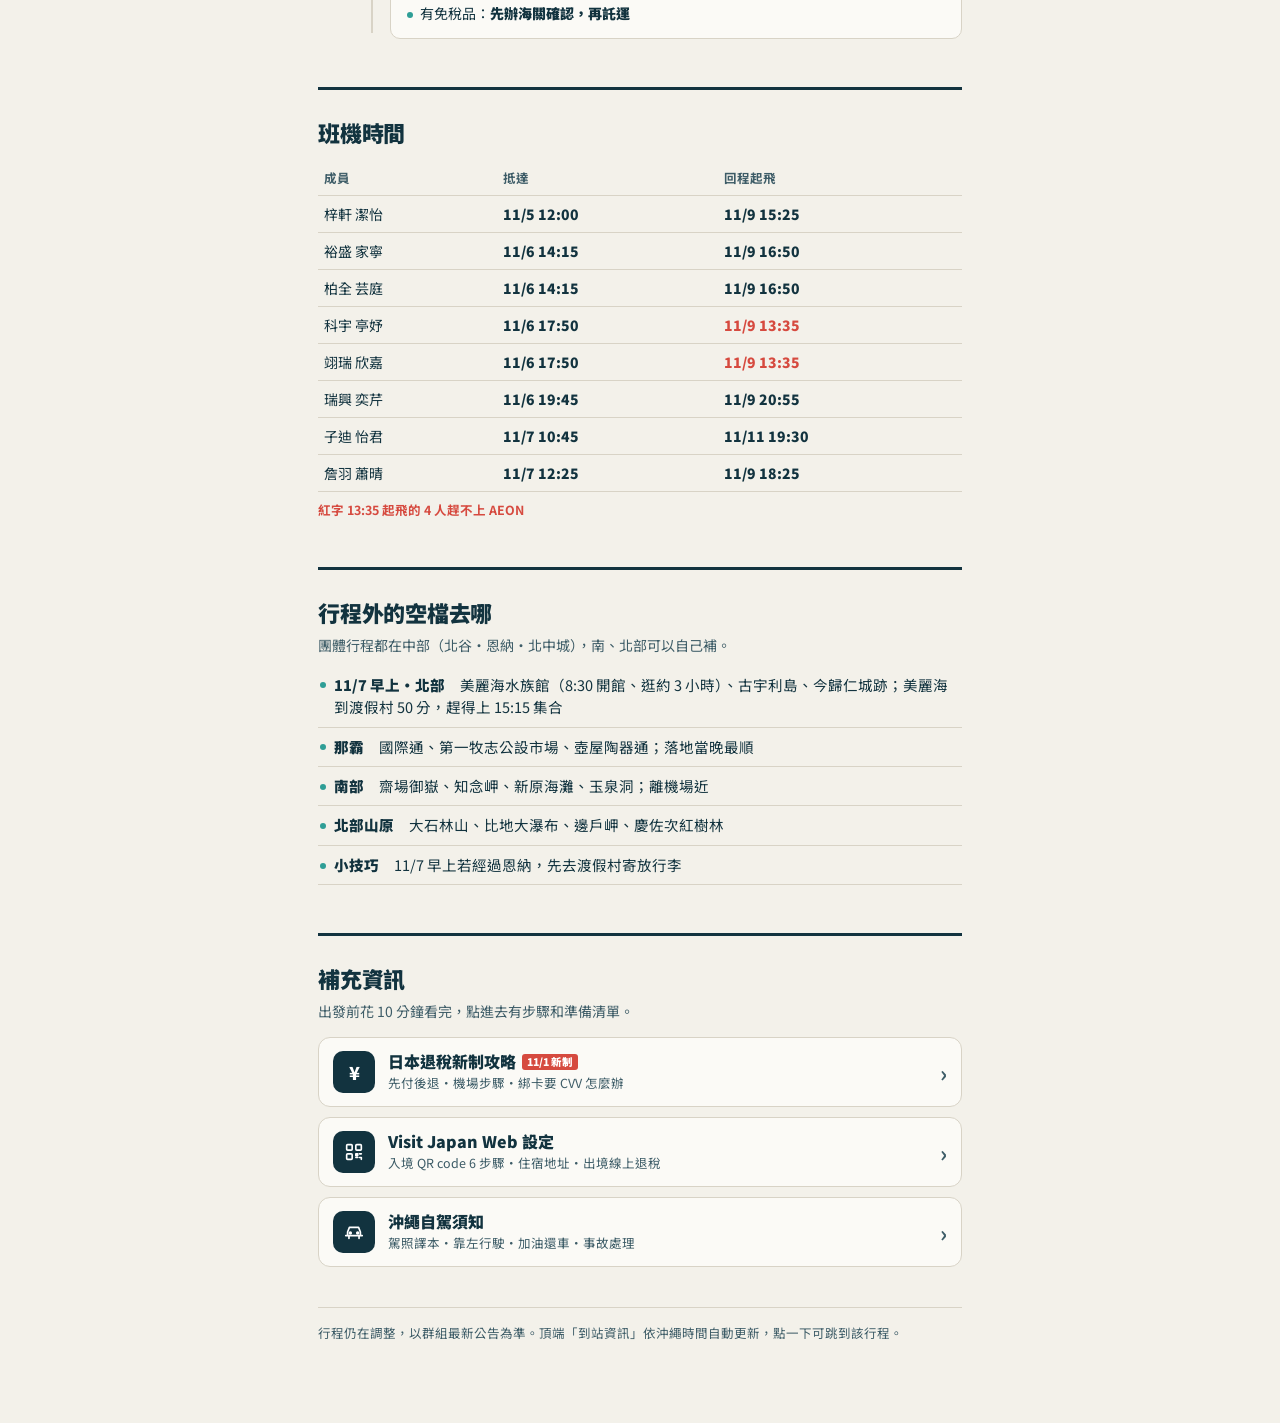
==== commit bab6e18c: "Simplify itinerary layout, add live now-bar and guide pages - Rewrite cards as short bullet points; " ====
--- a/index.html
+++ b/index.html
@@ -17,6 +17,8 @@
   --lagoon:#2E9E96;
   --sand:#E4D3B0;
   --line:#D8D3C6;
+  --board:#0E2A33;
+  --live:#3FD0C0;
 }
 *{box-sizing:border-box;margin:0;padding:0}
 html{scroll-behavior:smooth}
@@ -27,116 +29,63 @@
   font-variant-numeric:tabular-nums;
 }
 .wrap{max-width:680px;margin:0 auto;padding:0 18px 80px}
-
-.hero{padding:44px 0 30px;border-bottom:3px solid var(--ink)}
-.hero h1{font-size:clamp(30px,8vw,46px);font-weight:900;line-height:1.08;letter-spacing:-.02em}
-.hero h1 em{font-style:normal;color:var(--coral)}
-.hero .dates{margin-top:14px;font-size:19px;font-weight:700;color:var(--ink-soft)}
-.facts{margin-top:22px;display:grid;grid-template-columns:repeat(auto-fit,minmax(120px,1fr));
-  gap:1px;background:var(--line);border:1px solid var(--line)}
-.fact{background:var(--paper);padding:12px 13px}
-.fact b{display:block;font-size:23px;font-weight:900;line-height:1.1}
-.fact span{font-size:12.5px;color:var(--ink-soft);display:block;margin-top:3px}
-
-nav{position:sticky;top:0;z-index:20;background:var(--paper);
-  border-bottom:1px solid var(--line);margin:0 -18px;padding:9px 18px;
-  display:flex;gap:7px;overflow-x:auto;-webkit-overflow-scrolling:touch}
+[id]{scroll-margin-top:118px}
+
+/* ---- 頂部：到站資訊 + 導覽 ---- */
+.top{position:sticky;top:0;z-index:30;background:var(--paper);border-bottom:1px solid var(--line)}
+.top-in{max-width:680px;margin:0 auto}
+.nowbar{background:var(--board);color:#fff;padding:8px 10px 9px;
+  box-shadow:0 0 0 100vmax var(--board);clip-path:inset(0 -100vmax)}
+.nb-track{position:relative;display:grid;grid-template-columns:1fr 1.5fr 1fr;align-items:start}
+.nb-track::before{content:"";position:absolute;left:16%;right:16%;top:22px;height:2px;
+  background:linear-gradient(90deg,rgba(255,255,255,.18),rgba(255,255,255,.5) 50%,rgba(255,255,255,.18))}
+.nb-st{position:relative;display:flex;flex-direction:column;align-items:center;min-width:0;
+  background:none;border:0;color:inherit;font:inherit;cursor:pointer;padding:0 4px;text-align:center}
+.nb-st:focus-visible{outline:2px solid var(--live);outline-offset:2px;border-radius:6px}
+.nb-st.side{opacity:.45}
+.nb-time{font-size:11px;font-weight:700;line-height:14px;letter-spacing:.02em;white-space:nowrap}
+.nb-dot{width:10px;height:10px;border-radius:50%;background:var(--board);border:2px solid #fff;margin:3px 0 4px}
+.nb-name{font-size:12.5px;font-weight:700;line-height:1.35;max-width:100%;
+  overflow:hidden;text-overflow:ellipsis;white-space:nowrap}
+.nb-st.cur .nb-time{color:var(--live)}
+.nb-st.cur .nb-dot{width:14px;height:14px;margin:1px 0 2px;background:var(--live);border-color:var(--live);
+  box-shadow:0 0 0 4px rgba(63,208,192,.25);animation:pulse 2s ease-in-out infinite}
+.nb-st.cur .nb-name{font-size:15.5px;font-weight:900;white-space:normal;
+  display:-webkit-box;-webkit-line-clamp:2;-webkit-box-orient:vertical}
+.nb-ab{display:inline-block;margin:0 3px;white-space:nowrap}
+.nb-ab i{font-style:normal;font-size:10px;font-weight:900;border-radius:3px;padding:0 4px;margin-right:3px;
+  background:var(--lagoon);vertical-align:2px}
+.nb-ab+.nb-ab i{background:var(--coral)}
+.nb-st.side.empty{visibility:hidden}
+.nb-st:disabled{cursor:default}
+@keyframes pulse{50%{box-shadow:0 0 0 7px rgba(63,208,192,0)}}
+
+nav{padding:7px 14px;
+  display:flex;gap:6px;overflow-x:auto;-webkit-overflow-scrolling:touch}
 nav::-webkit-scrollbar{display:none}
 nav a{flex:0 0 auto;text-decoration:none;color:var(--ink);
   border:1.5px solid var(--ink);border-radius:999px;
-  padding:6px 14px;font-size:14px;font-weight:700;white-space:nowrap}
+  padding:4px 12px;font-size:13.5px;font-weight:700;white-space:nowrap}
 nav a:focus-visible{outline:3px solid var(--lagoon);outline-offset:2px}
 
-.day{padding-top:38px}
-.day-head{display:flex;align-items:baseline;gap:12px;flex-wrap:wrap}
-.day-num{font-size:13px;font-weight:900;color:#fff;background:var(--ink);
-  border-radius:4px;padding:3px 8px}
-.day-head h2{font-size:26px;font-weight:900;letter-spacing:-.01em}
-.day-head .wk{font-size:15px;color:var(--ink-soft);font-weight:700}
-.day-sub{margin-top:8px;font-size:15px;color:var(--ink-soft);line-height:1.6}
-
-.tl{margin-top:22px;position:relative;padding-left:78px}
-.tl::before{content:"";position:absolute;left:57px;top:6px;bottom:6px;width:2px;background:var(--line)}
-.stop{position:relative;margin-bottom:14px}
-.time{position:absolute;left:-78px;top:15px;width:46px;text-align:right;
-  font-size:15px;font-weight:900;line-height:1.2;letter-spacing:-.01em}
-.dur{display:inline-block;font-size:12px;font-weight:900;border-radius:999px;
-  padding:3px 9px;margin:0 0 6px 6px;background:var(--ink);color:#fff}
-.stop.all .dur{background:#fff;color:var(--coral)}
-.dot{position:absolute;left:-26px;top:19px;width:11px;height:11px;border-radius:50%;
-  background:var(--paper);border:2.5px solid var(--ink-soft)}
-.stop.all .dot{background:var(--coral);border-color:var(--coral);width:15px;height:15px;left:-28px;top:17px}
-
-.card{background:var(--paper-2);border:1px solid var(--line);border-radius:10px;
-  padding:14px 15px;display:flex;gap:13px}
-.stop.all .card{background:var(--coral);border-color:var(--coral);color:#fff}
-.stop.all .card a{color:#fff}
-
-.ico{flex:0 0 40px;height:40px;border-radius:9px;background:var(--sand);
-  display:flex;align-items:center;justify-content:center}
-.stop.all .ico{background:rgba(255,255,255,.22)}
-.ico svg{width:22px;height:22px;stroke:var(--ink);fill:none;stroke-width:1.7;
-  stroke-linecap:round;stroke-linejoin:round}
-.stop.all .ico svg{stroke:#fff}
-
-.body{flex:1;min-width:0}
-.branch{border:2px solid var(--ink);border-radius:12px;overflow:hidden;background:var(--paper-2)}
-.branch-hd{background:var(--ink);color:#fff;padding:8px 14px;font-size:13.5px;font-weight:900;
-  display:flex;justify-content:space-between;gap:10px;flex-wrap:wrap}
-.branch-hd em{font-style:normal;opacity:.85;font-weight:700}
-.branch-cols{display:flex}
-.branch-col{flex:1;min-width:0;padding:14px}
-.branch-col:first-child{border-right:2px dashed var(--line)}
-.bopt{display:inline-block;font-size:11px;font-weight:900;letter-spacing:.06em;
-  background:var(--lagoon);color:#fff;border-radius:3px;padding:2px 7px;margin-bottom:7px}
-.branch-col:last-child .bopt{background:var(--coral)}
-.branch-col h4{font-size:16px;font-weight:900;line-height:1.3;margin-bottom:3px}
-.branch-col .jp{margin-bottom:9px}
-.branch-col img{width:100%;aspect-ratio:16/9;object-fit:cover;border-radius:7px;
-  display:block;margin-bottom:9px;background:var(--sand)}
-.branch-col .twoimg{display:flex;gap:6px;margin-bottom:9px}
-.branch-col .twoimg img{margin:0;min-width:0;flex:1}
-.branch-ft{border-top:2px solid var(--ink);padding:10px 14px;font-size:13px;
-  font-weight:900;text-align:center;background:var(--sand)}
-@media (max-width:560px){
-  .branch-cols{flex-direction:column}
-  .branch-col:first-child{border-right:0;border-bottom:2px dashed var(--line)}
-}
-.imgpair{display:flex;gap:7px;max-width:290px;margin-bottom:10px}
-.imgpair figure{flex:1;min-width:0;margin:0}
-.imgpair img{width:100%;aspect-ratio:16/9;object-fit:cover;border-radius:7px;
-  display:block;background:var(--sand)}
-.imgpair figcaption{font-size:10.5px;font-weight:900;margin-top:4px;line-height:1.3}
-.card-img{width:52%;min-width:120px;max-width:230px;aspect-ratio:16/9;object-fit:cover;
-  display:block;border-radius:7px;margin-bottom:10px;background:var(--sand)}
-.tag{display:inline-block;font-size:11px;font-weight:900;letter-spacing:.04em;
-  border-radius:3px;padding:2px 6px;margin-bottom:6px}
-.tag.all{background:#fff;color:var(--coral)}
-.tag.free{background:var(--sand);color:var(--ink)}
-.name{font-size:17px;font-weight:900;line-height:1.3}
-.jp{font-size:12.5px;color:var(--ink-soft);margin-top:2px}
-.stop.all .jp{color:rgba(255,255,255,.8)}
-.note{font-size:14px;line-height:1.65;margin-top:7px}
-.opts{margin-top:9px;font-size:14px;line-height:1.55;list-style:none}
-.opts li{padding-left:16px;position:relative;margin-bottom:3px}
-.opts li::before{content:"";position:absolute;left:0;top:9px;width:7px;height:2px;background:currentColor;opacity:.6}
-.warn{font-size:13.5px;line-height:1.6;margin-top:7px;color:var(--coral);font-weight:500}
-.stop.all .warn{color:#FFE3D2}
-.maplink{display:inline-flex;align-items:center;gap:5px;margin-top:10px;margin-right:14px;
-  font-size:13.5px;font-weight:700;color:var(--ink);
-  border-bottom:2px solid var(--lagoon);padding-bottom:1px;text-decoration:none}
-.stop.all .maplink{border-color:#fff}
-.inl{color:var(--ink);font-weight:900;border-bottom:2px solid var(--lagoon);text-decoration:none}
-.maplink svg{width:14px;height:14px;stroke:currentColor;fill:none;stroke-width:2}
-
-
-/* ---- map ---- */
-.mapsec{padding-top:38px}
-.mapsec h2{font-size:22px;font-weight:900}
-.mapsec .cap{margin-top:6px;font-size:14px;color:var(--ink-soft);line-height:1.6}
-.daytoggle{margin-top:14px;display:flex;flex-wrap:wrap;gap:8px}
+/* ---- hero ---- */
+.hero{padding:26px 0 22px;border-bottom:3px solid var(--ink)}
+.hero h1{font-size:clamp(28px,7.5vw,42px);font-weight:900;line-height:1.1;letter-spacing:-.02em}
+.hero h1 em{font-style:normal;color:var(--coral)}
+.hero .dates{margin-top:10px;font-size:17px;font-weight:700;color:var(--ink-soft)}
+.facts{margin-top:16px;display:grid;grid-template-columns:repeat(4,1fr);
+  gap:1px;background:var(--line);border:1px solid var(--line)}
+.fact{background:var(--paper);padding:10px 11px}
+.fact b{display:block;font-size:21px;font-weight:900;line-height:1.1}
+.fact span{font-size:12px;color:var(--ink-soft);display:block;margin-top:2px}
+
+/* ---- 地圖 ---- */
+.mapsec{padding-top:32px}
+.mapsec h2,.day-head h2,.info h2,.outro h2,.guides h2{font-size:22px;font-weight:900;letter-spacing:-.01em}
+.cap{margin-top:6px;font-size:14px;color:var(--ink-soft);line-height:1.6}
+.daytoggle{margin-top:12px;display:flex;flex-wrap:wrap;gap:8px}
 .daytoggle label{display:inline-flex;align-items:center;gap:7px;cursor:pointer;
-  border:2px solid var(--line);border-radius:999px;padding:6px 13px;
+  border:2px solid var(--line);border-radius:999px;padding:5px 12px;
   font-size:13.5px;font-weight:700;background:var(--paper-2);user-select:none}
 .daytoggle label:has(input:checked).t1{border-color:#E2604F;color:#E2604F}
 .daytoggle label:has(input:checked).t2{border-color:#2E9E96;color:#2E9E96}
@@ -146,58 +95,179 @@
 .daytoggle .t2 input{accent-color:#2E9E96}
 .daytoggle .t3 input{accent-color:#2B5C8A}
 .daytoggle label:focus-within{outline:3px solid var(--lagoon);outline-offset:2px}
-.mapbox{margin:16px auto 0;max-width:420px}
+.mapbox{margin:14px auto 0;max-width:420px}
 .mapbox svg{width:100%;height:auto;display:block}
-.drive{position:relative;margin:0 0 14px;padding:3px 0 3px 2px;
-  font-size:13px;color:var(--ink-soft);font-weight:500}
-.drive::before{content:"";position:absolute;left:-26px;top:50%;width:11px;height:2px;background:var(--line)}
-
-.info{margin-top:52px;border-top:3px solid var(--ink);padding-top:30px}
-.info h2{font-size:24px;font-weight:900}
-.block{margin-top:24px}
-.block h3{font-size:16px;font-weight:900;margin-bottom:10px}
-.block ul{list-style:none}
-.block li{font-size:14.5px;line-height:1.7;padding:9px 0 9px 24px;position:relative;
-  border-bottom:1px solid var(--line)}
-.block li::before{content:"";position:absolute;left:2px;top:16px;width:8px;height:8px;
-  border-radius:2px;background:var(--lagoon)}
-.block li.hot::before{background:var(--coral)}
-.block li b{font-weight:900}
-
-table{width:100%;border-collapse:collapse;margin-top:10px;font-size:14px}
+
+/* ---- 每日時間軸 ---- */
+.day{padding-top:36px}
+.day-head{display:flex;align-items:baseline;gap:10px;flex-wrap:wrap}
+.day-num{font-size:13px;font-weight:900;color:#fff;background:var(--ink);border-radius:4px;padding:3px 8px}
+.day-head .wk{font-size:15px;color:var(--ink-soft);font-weight:700}
+.day-sub{margin-top:8px;font-size:14px;color:var(--ink-soft);line-height:1.6}
+.day-sub b{color:var(--ink)}
+
+.tl{margin-top:18px;position:relative;padding-left:72px}
+.tl::before{content:"";position:absolute;left:53px;top:6px;bottom:6px;width:2px;background:var(--line)}
+.stop{position:relative;margin-bottom:12px;transition:opacity .2s}
+.time{position:absolute;left:-72px;top:14px;width:44px;text-align:right;
+  font-size:15px;font-weight:900;line-height:1.2;letter-spacing:-.01em}
+.dot{position:absolute;left:-24px;top:18px;width:11px;height:11px;border-radius:50%;
+  background:var(--paper);border:2.5px solid var(--ink-soft)}
+.stop.all .dot{background:var(--coral);border-color:var(--coral);width:15px;height:15px;left:-26px;top:16px}
+
+.card{background:var(--paper-2);border:1px solid var(--line);border-radius:10px;padding:13px 14px}
+.stop.all .card{border-left:4px solid var(--coral)}
+.hd{display:flex;gap:12px;align-items:flex-start}
+.hd-t{flex:1;min-width:0}
+.thumb{flex:0 0 96px;width:96px;height:72px;object-fit:cover;border-radius:7px;display:block;background:var(--sand)}
+.meta{display:flex;align-items:center;gap:7px;flex-wrap:wrap;margin-bottom:5px}
+.tag{display:inline-block;font-size:11px;font-weight:900;letter-spacing:.04em;border-radius:3px;padding:2px 6px}
+.tag.all{background:var(--coral);color:#fff}
+.tag.free{background:var(--sand);color:var(--ink)}
+.dur{font-size:12px;font-weight:700;color:var(--ink-soft)}
+.name{font-size:17px;font-weight:900;line-height:1.3}
+.jp{font-size:12.5px;color:var(--ink-soft);margin-top:2px}
+
+.pts{list-style:none;margin-top:9px;font-size:14px;line-height:1.55}
+.pts li{position:relative;padding-left:15px;margin-top:3px}
+.pts li::before{content:"";position:absolute;left:2px;top:.6em;width:6px;height:6px;border-radius:50%;background:var(--lagoon)}
+.pts li.w{color:var(--coral);font-weight:500}
+.pts li.w::before{background:var(--coral);border-radius:1px;transform:rotate(45deg)}
+.pts li b{font-weight:900}
+.pts ul{list-style:none;margin-top:2px}
+.pts ul li{padding-left:13px;color:var(--ink-soft);font-size:13.5px}
+.pts ul li::before{width:6px;height:2px;border-radius:0;top:.75em;background:var(--ink-soft)}
+.pts a,.inl{color:var(--ink);font-weight:700;border-bottom:2px solid var(--lagoon);text-decoration:none}
+
+.sched{list-style:none;margin-top:9px;font-size:14px;line-height:1.5}
+.sched li{display:grid;grid-template-columns:44px 1fr;gap:6px;padding:4px 0;border-top:1px dashed var(--line)}
+.sched li:first-child{border-top:0}
+.sched li>b{font-weight:900}
+.sched small{color:var(--ink-soft);font-size:12.5px}
+
+.links{display:flex;flex-wrap:wrap;gap:6px;margin-top:11px}
+.lk{display:inline-flex;align-items:center;gap:4px;font-size:12.5px;font-weight:700;color:var(--ink);
+  text-decoration:none;border:1.5px solid var(--line);border-radius:999px;padding:4px 10px 4px 8px;background:#fff}
+.lk svg{width:13px;height:13px;stroke:var(--lagoon);fill:none;stroke-width:2.2;stroke-linecap:round;stroke-linejoin:round}
+.lk:focus-visible{outline:3px solid var(--lagoon);outline-offset:2px}
+
+.drive{position:relative;margin:0 0 12px;padding:2px 0 2px 2px;display:flex;align-items:center;gap:6px;
+  font-size:13px;color:var(--ink-soft);font-weight:500;transition:opacity .2s}
+.drive::before{content:"";position:absolute;left:-24px;top:50%;width:11px;height:2px;background:var(--line)}
+.drive svg{width:15px;height:15px;stroke:currentColor;fill:none;stroke-width:1.8;stroke-linecap:round;stroke-linejoin:round;flex:0 0 auto}
+
+/* 分組 */
+.branch{border:2px solid var(--ink);border-radius:12px;overflow:hidden;background:var(--paper-2)}
+.branch-hd{background:var(--ink);color:#fff;padding:8px 14px;font-size:13.5px;font-weight:900;
+  display:flex;justify-content:space-between;gap:10px;flex-wrap:wrap}
+.branch-hd em{font-style:normal;opacity:.8;font-weight:700}
+.branch-cols{display:flex}
+.branch-col{flex:1;min-width:0;padding:13px 14px}
+.branch-col:first-child{border-right:2px dashed var(--line)}
+.bopt{display:inline-block;font-size:11px;font-weight:900;letter-spacing:.06em;
+  background:var(--lagoon);color:#fff;border-radius:3px;padding:2px 7px;margin-bottom:6px}
+.branch-col:last-child .bopt{background:var(--coral)}
+.branch-col h4{font-size:16px;font-weight:900;line-height:1.3}
+.twoimg{display:flex;gap:6px;margin-top:9px}
+.twoimg img{flex:1;min-width:0;width:100%;aspect-ratio:16/9;object-fit:cover;border-radius:7px;display:block;background:var(--sand)}
+.branch-ft{border-top:2px solid var(--ink);padding:9px 14px;font-size:13px;font-weight:900;text-align:center;background:var(--sand)}
+@media (max-width:560px){
+  .branch-cols{flex-direction:column}
+  .branch-col:first-child{border-right:0;border-bottom:2px dashed var(--line)}
+  .twoimg{max-width:300px}
+}
+
+/* 目前時段標示 */
+.stop.is-now .card,.stop.is-now .branch{box-shadow:0 0 0 3px var(--lagoon)}
+.stop.is-now .dot{background:var(--lagoon);border-color:var(--lagoon);box-shadow:0 0 0 5px rgba(46,158,150,.22)}
+.stop.is-now .time{color:var(--lagoon)}
+.stop.is-now .time::after,.drive.is-now::after{content:"進行中";display:block;margin:4px 0 0 auto;width:40px;
+  font-size:10px;font-weight:900;letter-spacing:.04em;line-height:16px;text-align:center;border-radius:3px;
+  background:var(--lagoon);color:#fff}
+.drive.is-now{color:var(--lagoon);font-weight:900}
+.drive.is-now::after{content:"移動中";display:inline-block;margin:0 0 0 4px}
+.drive.is-now::before{background:var(--lagoon)}
+.is-past{opacity:.5}
+
+/* ---- 班機 ---- */
+.info{margin-top:48px;border-top:3px solid var(--ink);padding-top:26px}
+table{width:100%;border-collapse:collapse;margin-top:12px;font-size:14px}
 th,td{text-align:left;padding:8px 6px;border-bottom:1px solid var(--line)}
 th{font-size:12.5px;color:var(--ink-soft);font-weight:700}
 td.t{font-weight:900;white-space:nowrap}
-tr.early td{color:var(--coral)}
-
-.outro{margin-top:52px;border-top:3px solid var(--ink);padding-top:30px}
-.outro h2{font-size:22px;font-weight:900}
-.outro p{margin-top:10px;font-size:15px;line-height:1.75}
-.outro ul{margin-top:14px;list-style:none}
-.outro li{font-size:14.5px;line-height:1.75;padding:11px 0 11px 22px;position:relative;
-  border-bottom:1px solid var(--line)}
-.outro li::before{content:"";position:absolute;left:2px;top:19px;width:8px;height:8px;
-  border-radius:2px;background:var(--lagoon)}
-footer{margin-top:46px;font-size:12.5px;color:var(--ink-soft);line-height:1.7;
-  border-top:1px solid var(--line);padding-top:16px}
+tr.early td.r{color:var(--coral)}
+.tnote{margin-top:8px;font-size:12.5px;color:var(--coral);font-weight:700}
+
+/* ---- 空檔 ---- */
+.outro{margin-top:48px;border-top:3px solid var(--ink);padding-top:26px}
+.outro .pts{font-size:14.5px}
+.outro .pts li{padding:8px 0 8px 16px;margin:0;border-bottom:1px solid var(--line)}
+.outro .pts li::before{top:1.15em}
+
+/* ---- 補充資訊 ---- */
+.guides{margin-top:48px;border-top:3px solid var(--ink);padding-top:26px}
+.glist{margin-top:14px;display:grid;gap:10px}
+.glink{display:flex;align-items:center;gap:13px;text-decoration:none;color:var(--ink);
+  background:var(--paper-2);border:1px solid var(--line);border-radius:12px;padding:13px 14px}
+.glink:hover{border-color:var(--ink)}
+.glink:focus-visible{outline:3px solid var(--lagoon);outline-offset:2px}
+.gico{flex:0 0 42px;height:42px;border-radius:10px;background:var(--ink);color:#fff;
+  display:flex;align-items:center;justify-content:center;font-size:18px;font-weight:900}
+.gico svg{width:22px;height:22px;stroke:#fff;fill:none;stroke-width:1.8;stroke-linecap:round;stroke-linejoin:round}
+.gtxt{flex:1;min-width:0}
+.gtxt b{display:block;font-size:16px;font-weight:900;line-height:1.3}
+.gtxt small{display:block;font-size:12.5px;color:var(--ink-soft);margin-top:2px;line-height:1.45}
+.garr{font-size:22px;font-weight:700;color:var(--ink-soft)}
+.gnew{display:inline-block;font-size:10.5px;font-weight:900;background:var(--coral);color:#fff;
+  border-radius:3px;padding:1px 5px;margin-left:6px;vertical-align:2px}
+
+footer{margin-top:40px;font-size:12.5px;color:var(--ink-soft);line-height:1.7;
+  border-top:1px solid var(--line);padding-top:14px}
 
 @media (max-width:420px){
-  .tl{padding-left:70px}
-  .tl::before{left:50px}
-  .time{left:-70px;width:42px;font-size:14px}
-  .dot{left:-25px}
-  .stop.all .dot{left:-27px}
-  .drive::before{left:-25px}
+  .tl{padding-left:64px}
+  .tl::before{left:46px}
+  .time{left:-64px;width:40px;font-size:14px}
+  .dot{left:-23px}
+  .stop.all .dot{left:-25px}
+  .drive::before{left:-23px}
+  .thumb{flex-basis:80px;width:80px;height:64px}
+  .fact{padding:9px 8px}
+  .fact b{font-size:19px}
 }
-@media (prefers-reduced-motion:reduce){html{scroll-behavior:auto}}
+@media (prefers-reduced-motion:reduce){
+  html{scroll-behavior:auto}
+  .nb-st.cur .nb-dot{animation:none}
+}
 </style>
 </head>
 <body>
+
+<div class="top">
+  <div class="top-in">
+    <div class="nowbar" role="status" aria-live="polite" aria-label="目前行程">
+      <div class="nb-track">
+        <button type="button" class="nb-st side" id="nbPrev"><span class="nb-time"></span><span class="nb-dot"></span><span class="nb-name"></span></button>
+        <button type="button" class="nb-st cur" id="nbCur"><span class="nb-time">沖繩時間</span><span class="nb-dot"></span><span class="nb-name">行程</span></button>
+        <button type="button" class="nb-st side" id="nbNext"><span class="nb-time"></span><span class="nb-dot"></span><span class="nb-name"></span></button>
+      </div>
+    </div>
+    <nav>
+      <a href="#d1">11/7</a>
+      <a href="#d2">11/8</a>
+      <a href="#d3">11/9</a>
+      <a href="#map">地圖</a>
+      <a href="#flights">班機</a>
+      <a href="#guides">補充資訊</a>
+    </nav>
+  </div>
+</div>
+
 <div class="wrap">
 
 <header class="hero">
-  <h1>沖繩<br><em>16 人</em>團體行程</h1>
-  <p class="dates">2026 / 11 / 07 – 11 / 09</p>
+  <h1>沖繩 <em>16 人</em>團體行程</h1>
+  <p class="dates">2026 / 11 / 07（六）– 11 / 09（一）</p>
   <div class="facts">
     <div class="fact"><b>16</b><span>人</span></div>
     <div class="fact"><b>5</b><span>台車</span></div>
@@ -206,25 +276,14 @@
   </div>
 </header>
 
-<nav>
-  <a href="#map">地圖</a>
-  <a href="#d1">第 1 天</a>
-  <a href="#d2">第 2 天</a>
-  <a href="#d3">第 3 天</a>
-  <a href="#flights">班機時間</a>
-</nav>
-
-
 <section class="mapsec" id="map">
   <h2>三天大致範圍</h2>
-  <p class="cap">住宿在恩納村，剛好卡在島的中間偏北。點下面的按鈕可以單獨看某一天，或三天一起看。數字是當天的造訪順序。</p>
-
+  <p class="cap">住恩納村（島中間偏北）。點按鈕切換天數，數字是造訪順序。</p>
   <div class="daytoggle">
     <label class="t1"><input type="checkbox" data-day="rd1" checked><span>11/7 集合＋購物</span></label>
     <label class="t2"><input type="checkbox" data-day="rd2" checked><span>11/8 恩納一日</span></label>
     <label class="t3"><input type="checkbox" data-day="rd3" checked><span>11/9 解散</span></label>
   </div>
-
   <div class="mapbox">
   <svg viewBox="0 0 400 520" xmlns="http://www.w3.org/2000/svg" role="img" aria-label="沖繩本島行程地圖"><image href="[data-uri]" x="0" y="0" width="386" height="518" preserveAspectRatio="none"/><g font-family="Noto Sans TC, sans-serif"><circle cx="140" cy="214" r="5" fill="#33443A" stroke="#fff" stroke-width="2"/><text x="130" y="208" text-anchor="end" font-size="11.5" font-weight="900" fill="#243B2C" paint-order="stroke" stroke="#DFF0C6" stroke-width="3.6">OneUP Paddle</text><circle cx="104" cy="230" r="5" fill="#33443A" stroke="#fff" stroke-width="2"/><text x="94" y="228" text-anchor="end" font-size="11.5" font-weight="900" fill="#243B2C" paint-order="stroke" stroke="#DFF0C6" stroke-width="3.6">萬座毛</text><circle cx="160" cy="250" r="5" fill="#33443A" stroke="#fff" stroke-width="2"/><text x="170" y="248" text-anchor="start" font-size="11.5" font-weight="900" fill="#243B2C" paint-order="stroke" stroke="#DFF0C6" stroke-width="3.6">渡假村</text><circle cx="92" cy="282" r="5" fill="#33443A" stroke="#fff" stroke-width="2"/><text x="102" y="278" text-anchor="start" font-size="11.5" font-weight="900" fill="#243B2C" paint-order="stroke" stroke="#DFF0C6" stroke-width="3.6">琉球の牛</text><circle cx="76" cy="300" r="5" fill="#33443A" stroke="#fff" stroke-width="2"/><text x="86" y="310" text-anchor="start" font-size="11.5" font-weight="900" fill="#243B2C" paint-order="stroke" stroke="#DFF0C6" stroke-width="3.6">おんなの駅</text><circle cx="95" cy="352" r="5" fill="#33443A" stroke="#fff" stroke-width="2"/><text x="105" y="348" text-anchor="start" font-size="11.5" font-weight="900" fill="#243B2C" paint-order="stroke" stroke="#DFF0C6" stroke-width="3.6">AEON MALL</text><circle cx="73" cy="352" r="5" fill="#33443A" stroke="#fff" stroke-width="2"/><text x="83" y="362" text-anchor="start" font-size="11.5" font-weight="900" fill="#243B2C" paint-order="stroke" stroke="#DFF0C6" stroke-width="3.6">美國村</text><circle cx="16" cy="423" r="5" fill="#33443A" stroke="#fff" stroke-width="2"/><text x="26" y="427" text-anchor="start" font-size="11.5" font-weight="900" fill="#243B2C" paint-order="stroke" stroke="#DFF0C6" stroke-width="3.6">那霸機場</text><text x="26" y="0" text-anchor="start" font-size="9.5" fill="#5C7A5C" paint-order="stroke" stroke="#DFF0C6" stroke-width="3.4">瀨長島車程 5 分</text><g id="rd1"><g fill="none" stroke="#E2604F" stroke-width="2.1" stroke-linecap="round" stroke-dasharray="6 5"><path d="M16 423 C46 380 100 306 160 250"/><path d="M160 250 C130 288 100 322 73 352"/></g><g transform="translate(56,336)"><rect x="-18" y="-8" width="36" height="16" rx="8" fill="#fff" stroke="#E2604F" stroke-width="1.4"/><text text-anchor="middle" y="3.3" font-size="10" font-weight="900" fill="#E2604F">60分</text></g><g transform="translate(142,330)"><rect x="-18" y="-8" width="36" height="16" rx="8" fill="#fff" stroke="#E2604F" stroke-width="1.4"/><text text-anchor="middle" y="3.3" font-size="10" font-weight="900" fill="#E2604F">45分</text></g><g transform="translate(8,440)"><circle r="7.4" fill="#E2604F" stroke="#fff" stroke-width="1.8"/><text text-anchor="middle" y="3.3" font-size="10" font-weight="900" fill="#fff">1</text></g><g transform="translate(222,248)"><circle r="7.4" fill="#E2604F" stroke="#fff" stroke-width="1.8"/><text text-anchor="middle" y="3.3" font-size="10" font-weight="900" fill="#fff">2</text></g><g transform="translate(63,366)"><circle r="7.4" fill="#E2604F" stroke="#fff" stroke-width="1.8"/><text text-anchor="middle" y="3.3" font-size="10" font-weight="900" fill="#fff">3</text></g></g><g id="rd2"><g fill="none" stroke="#2E9E96" stroke-width="2.1" stroke-linecap="round" stroke-dasharray="6 5"><path d="M160 250 C144 246 120 238 104 230"/><path d="M104 230 C80 250 62 272 76 300"/><path d="M76 300 C96 274 120 240 140 214"/><path d="M140 214 C150 240 128 268 92 282"/></g><g transform="translate(136,236)"><rect x="-18" y="-8" width="36" height="16" rx="8" fill="#fff" stroke="#2E9E96" stroke-width="1.4"/><text text-anchor="middle" y="3.3" font-size="10" font-weight="900" fill="#2E9E96">10分</text></g><g transform="translate(46,256)"><rect x="-18" y="-8" width="36" height="16" rx="8" fill="#fff" stroke="#2E9E96" stroke-width="1.4"/><text text-anchor="middle" y="3.3" font-size="10" font-weight="900" fill="#2E9E96">20分</text></g><g transform="translate(118,256)"><rect x="-18" y="-8" width="36" height="16" rx="8" fill="#fff" stroke="#2E9E96" stroke-width="1.4"/><text text-anchor="middle" y="3.3" font-size="10" font-weight="900" fill="#2E9E96">25分</text></g><g transform="translate(176,268)"><rect x="-18" y="-8" width="36" height="16" rx="8" fill="#fff" stroke="#2E9E96" stroke-width="1.4"/><text text-anchor="middle" y="3.3" font-size="10" font-weight="900" fill="#2E9E96">25分</text></g><g transform="translate(240,248)"><circle r="7.4" fill="#2E9E96" stroke="#fff" stroke-width="1.8"/><text text-anchor="middle" y="3.3" font-size="10" font-weight="900" fill="#fff">1</text></g><g transform="translate(88,242)"><circle r="7.4" fill="#2E9E96" stroke="#fff" stroke-width="1.8"/><text text-anchor="middle" y="3.3" font-size="10" font-weight="900" fill="#fff">2</text></g><g transform="translate(60,300)"><circle r="7.4" fill="#2E9E96" stroke="#fff" stroke-width="1.8"/><text text-anchor="middle" y="3.3" font-size="10" font-weight="900" fill="#fff">3</text></g><g transform="translate(152,204)"><circle r="7.4" fill="#2E9E96" stroke="#fff" stroke-width="1.8"/><text text-anchor="middle" y="3.3" font-size="10" font-weight="900" fill="#fff">4</text></g><g transform="translate(78,270)"><circle r="7.4" fill="#2E9E96" stroke="#fff" stroke-width="1.8"/><text text-anchor="middle" y="3.3" font-size="10" font-weight="900" fill="#fff">5</text></g></g><g id="rd3"><g fill="none" stroke="#2B5C8A" stroke-width="2.1" stroke-linecap="round" stroke-dasharray="6 5"><path d="M160 250 C156 296 134 332 95 352"/><path d="M95 352 C80 380 50 404 16 423"/></g><g transform="translate(176,318)"><rect x="-18" y="-8" width="36" height="16" rx="8" fill="#fff" stroke="#2B5C8A" stroke-width="1.4"/><text text-anchor="middle" y="3.3" font-size="10" font-weight="900" fill="#2B5C8A">60分</text></g><g transform="translate(46,394)"><rect x="-18" y="-8" width="36" height="16" rx="8" fill="#fff" stroke="#2B5C8A" stroke-width="1.4"/><text text-anchor="middle" y="3.3" font-size="10" font-weight="900" fill="#2B5C8A">25分</text></g><g transform="translate(258,248)"><circle r="7.4" fill="#2B5C8A" stroke="#fff" stroke-width="1.8"/><text text-anchor="middle" y="3.3" font-size="10" font-weight="900" fill="#fff">1</text></g><g transform="translate(113,441)"><circle r="7.4" fill="#2B5C8A" stroke="#fff" stroke-width="1.8"/><text text-anchor="middle" y="3.3" font-size="10" font-weight="900" fill="#fff">2</text></g><g transform="translate(26,440)"><circle r="7.4" fill="#2B5C8A" stroke="#fff" stroke-width="1.8"/><text text-anchor="middle" y="3.3" font-size="10" font-weight="900" fill="#fff">3</text></g></g></g></svg>
   </div>
@@ -236,99 +295,115 @@
     <span class="day-num">DAY 1</span>
     <h2>11 / 07</h2><span class="wk">星期六 · 集合＋購物</span>
   </div>
-  <p class="day-sub">多數人已經先到沖繩，11/7 才落地的只有 4 人。下午先把行李放到渡假村，再空車去美國村逛街吃晚餐。</p>
+  <p class="day-sub">瀨長島午餐 → <b>15:15 渡假村集合</b> → 美國村逛街晚餐</p>
 
   <div class="tl">
 
-    <div class="stop">
+    <div class="stop" id="s-d1-senaga">
       <div class="time">13:15</div><div class="dot"></div>
       <div class="card">
-        <div class="ico"><svg viewBox="0 0 24 24"><path d="M3 12h18M12 3v18"/><circle cx="12" cy="12" r="9"/></svg></div>
-        <div class="body">
-          <img class="card-img" src="[data-uri]" alt="瀨長島海景">
-          <span class="tag free">自由參加</span>
-          <span class="dur">停留 1 小時</span>
-          <div class="name">瀨長島 Umikaji Terrace</div>
-          <div class="jp">瀬長島ウミカジテラス · 離那霸機場 5 分鐘</div>
-          <p class="note">給 11/7 當天落地的 4 人吃午餐用，其餘人自由參加。海景餐廳一整排，還能看飛機起降。</p>
-          <a class="maplink" href="https://www.google.com/maps/search/?api=1&query=%E7%80%AC%E9%95%B7%E5%B3%B6%E3%82%A6%E3%83%9F%E3%82%AB%E3%82%B8%E3%83%86%E3%83%A9%E3%82%B9&query_place_id=ChIJTXE7iR5o5TQRuIMt_jUINqU" target="_blank" rel="noopener">開啟 Google 地圖<svg viewBox="0 0 24 24"><path d="M7 17L17 7M17 7H8M17 7v9"/></svg></a>
-        </div>
-      </div>
-    </div>
-    <div class="drive">14:15 出發 · 開車 60 分北上恩納</div>
-
-    <div class="stop all">
+        <div class="hd">
+          <div class="hd-t">
+            <div class="meta"><span class="tag free">自由參加</span><span class="dur">1 小時</span></div>
+            <div class="name">瀨長島 Umikaji Terrace</div>
+            <div class="jp">瀬長島ウミカジテラス · 離機場 5 分</div>
+          </div>
+          <img class="thumb" src="[data-uri]" alt="瀨長島海景">
+        </div>
+        <ul class="pts">
+          <li>11/7 落地 4 人的午餐點，其他人自由</li>
+          <li>一整排海景餐廳，看得到飛機起降</li>
+        </ul>
+        <div class="links">
+          <a class="lk" href="https://www.google.com/maps/search/?api=1&query=%E7%80%AC%E9%95%B7%E5%B3%B6%E3%82%A6%E3%83%9F%E3%82%AB%E3%82%B8%E3%83%86%E3%83%A9%E3%82%B9&query_place_id=ChIJTXE7iR5o5TQRuIMt_jUINqU" target="_blank" rel="noopener"><svg viewBox="0 0 24 24" aria-hidden="true"><path d="M12 21s-7-6.2-7-11a7 7 0 0114 0c0 4.8-7 11-7 11z"/><circle cx="12" cy="10" r="2.5"/></svg>地圖</a>
+        </div>
+      </div>
+    </div>
+    <div class="drive" id="v-d1-1"><svg viewBox="0 0 24 24" aria-hidden="true"><path d="M5 16v-4l2-5h10l2 5v4M3 16h18M6.5 19v-3M17.5 19v-3"/></svg>14:15 出發 · 北上恩納 60 分</div>
+
+    <div class="stop all" id="s-d1-resort">
       <div class="time">15:15</div><div class="dot"></div>
       <div class="card">
-        <div class="ico"><svg viewBox="0 0 24 24"><path d="M3 20v-8h18v8M3 12V8a2 2 0 012-2h14a2 2 0 012 2v4M7 12V9h4v3"/></svg></div>
-        <div class="body">
-          <img class="card-img" src="[data-uri]" alt="渡假村泳池">
-          <span class="tag all">全員集合</span>
-          <span class="dur">停留 45 分鐘</span>
-          <div class="name">渡假村 La Casa Panacea Okinawa Resort</div>
-          <div class="jp">恩納村安富祖 · 11/7、11/8 兩晚住宿</div>
-          <p class="note">分配房間、把行李全部卸下來，接下來的行程車上才有空間。</p>
-          <p class="note"><b>趁白天、環境還沒亂之前拍全員合照。</b>這是三天裡光線最好、大家又都在的時候。</p>
-          <p class="warn">可以提前寄放行李，但 <b>15:00 才能入住</b>。<br>是否可由非訂房人代為辦理 check-in，正在確認中。</p>
-          <p class="note">住宿在 Airbnb 上，點下面的連結加入這筆訂房行程，就能看到房源、地址和入住資訊。</p>
-          <a class="maplink" href="https://www.airbnb.com/l/ausOpJ2m" target="_blank" rel="noopener">加入 Airbnb 住宿行程<svg viewBox="0 0 24 24"><path d="M7 17L17 7M17 7H8M17 7v9"/></svg></a>
-          <a class="maplink" href="https://www.google.com/maps/search/?api=1&query=La%20Casa%20Panacea%20Okinawa%20Resort&query_place_id=ChIJk55H3u8D5TQRweh9DEI_724" target="_blank" rel="noopener">開啟 Google 地圖<svg viewBox="0 0 24 24"><path d="M7 17L17 7M17 7H8M17 7v9"/></svg></a>
-        </div>
-      </div>
-    </div>
-    <div class="drive">開車 45 分 · 南下北谷</div>
-
-    <div class="stop">
+        <div class="hd">
+          <div class="hd-t">
+            <div class="meta"><span class="tag all">全員集合</span><span class="dur">45 分</span></div>
+            <div class="name">渡假村 La Casa Panacea</div>
+            <div class="jp">恩納村安富祖 · 11/7、11/8 兩晚</div>
+          </div>
+          <img class="thumb" src="[data-uri]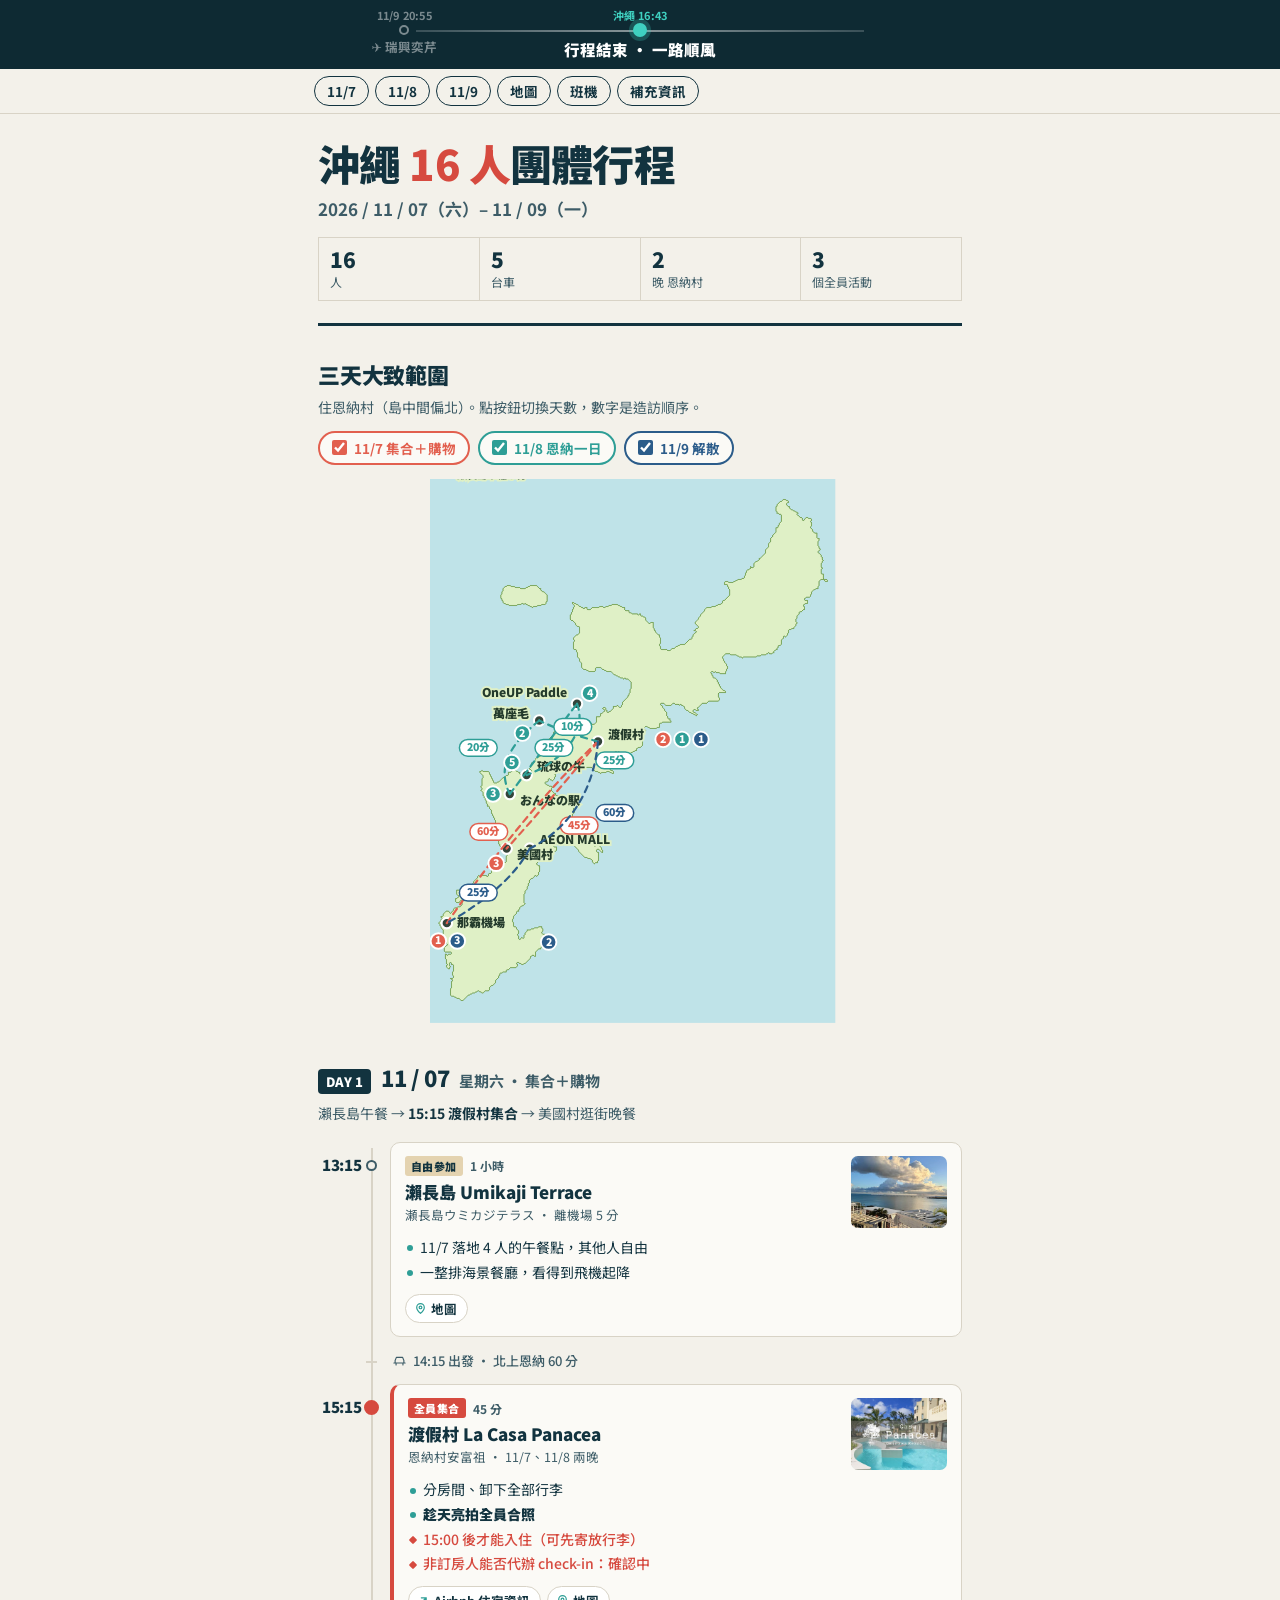
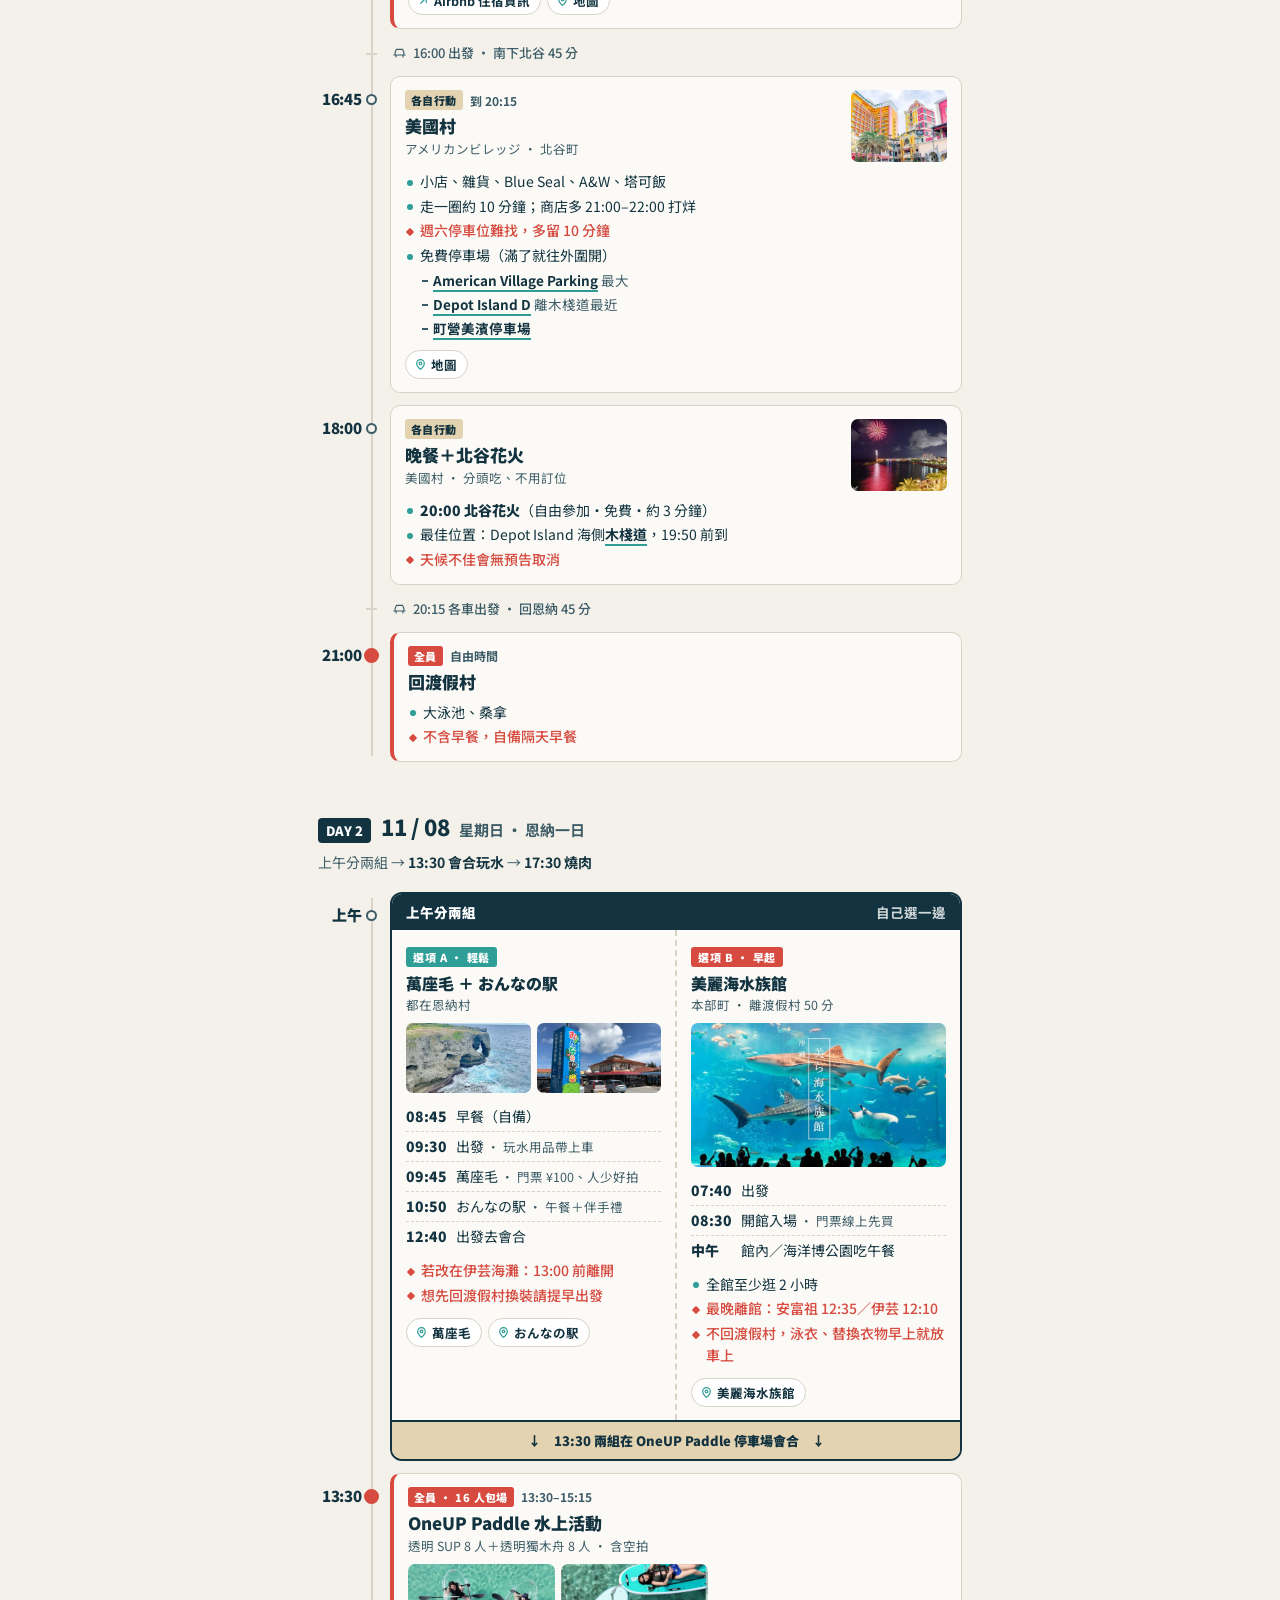
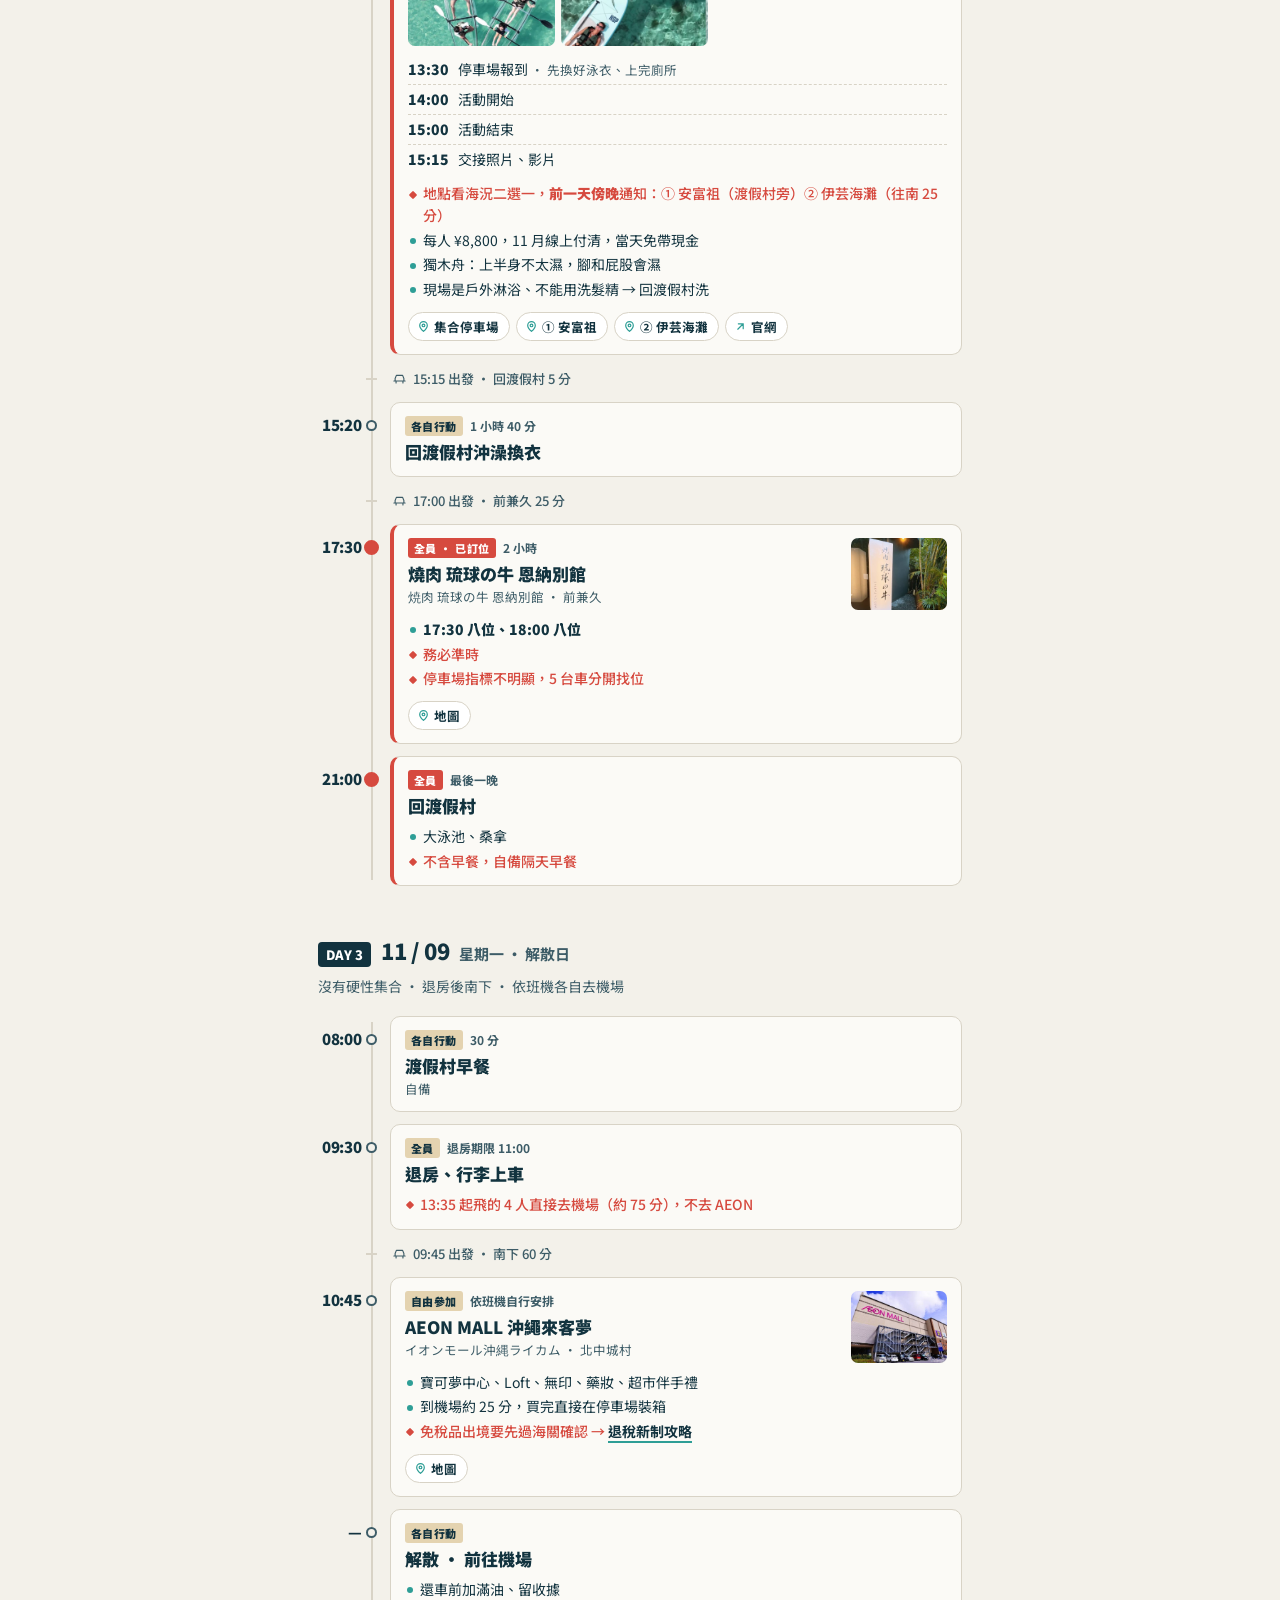
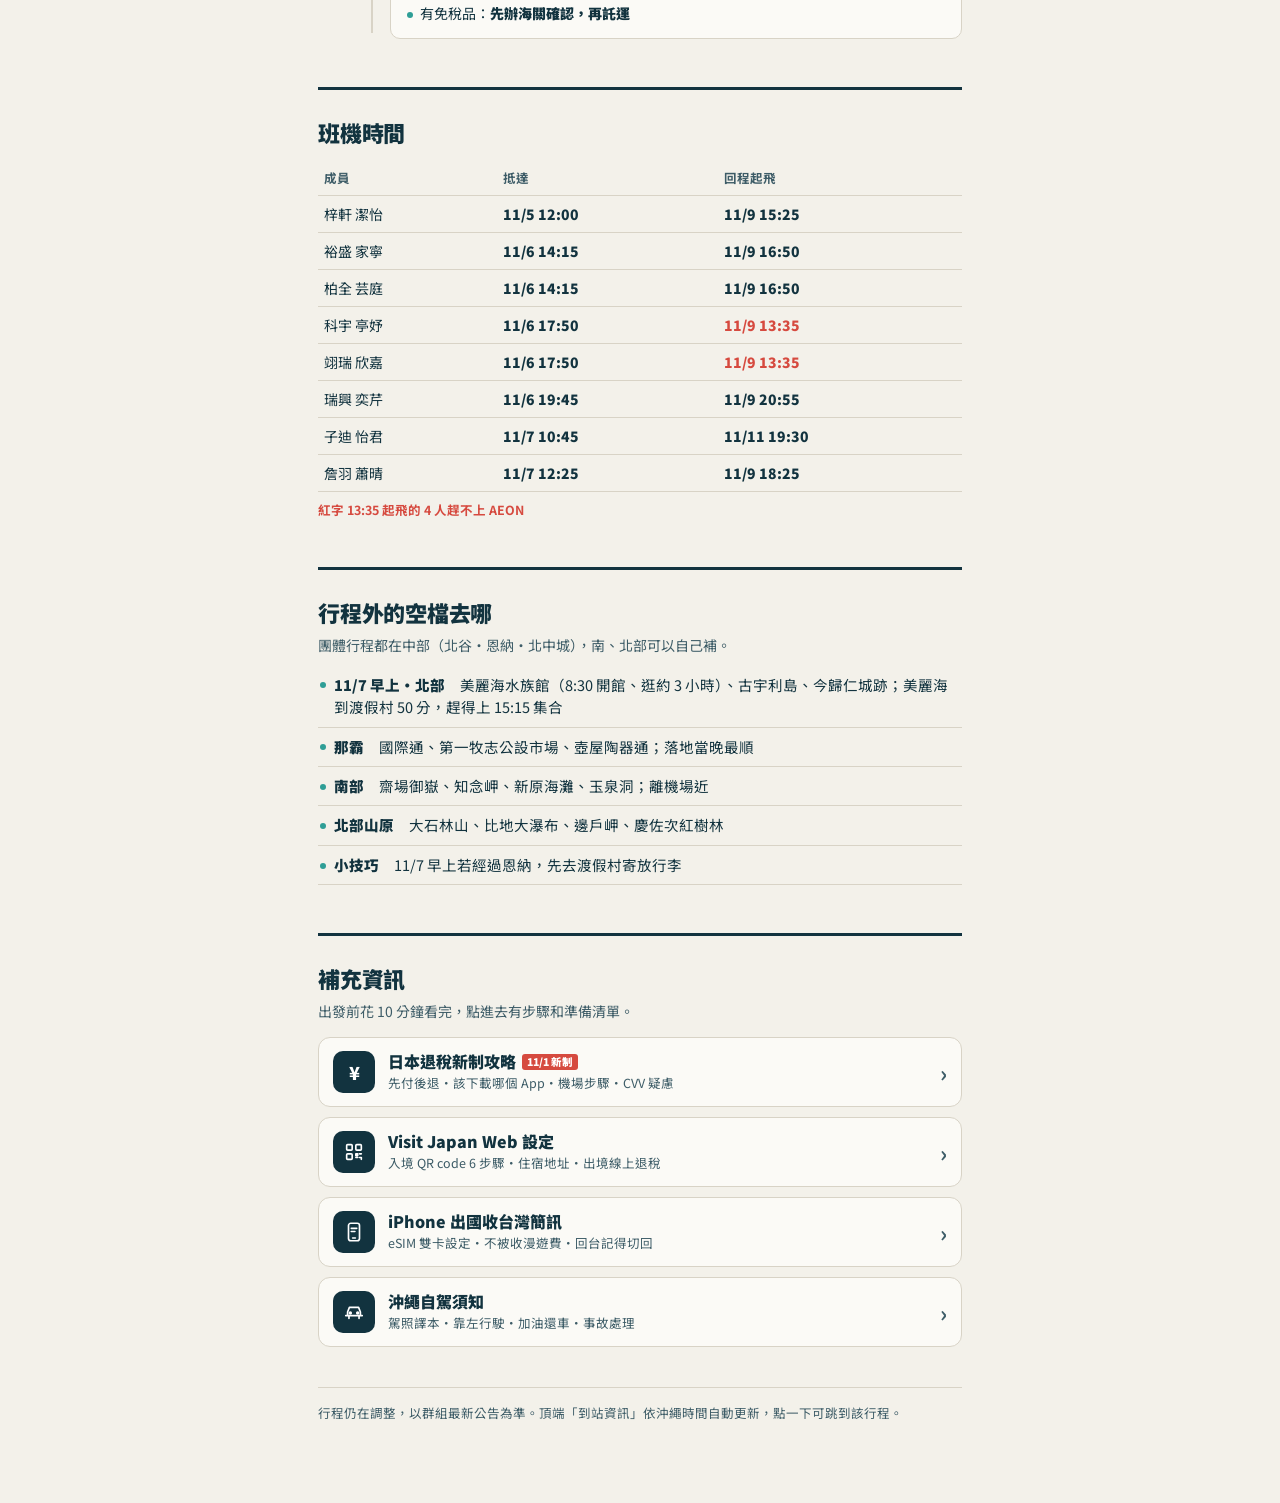
==== commit 036f198f: "Add store-to-refund-system guide and iPhone SMS roaming setup page - Tax refund page: table of the f" ====
--- a/index.html
+++ b/index.html
@@ -661,12 +661,17 @@
   <div class="glist">
     <a class="glink" href="guides/tax-refund.html">
       <span class="gico">¥</span>
-      <span class="gtxt"><b>日本退稅新制攻略<span class="gnew">11/1 新制</span></b><small>先付後退・機場步驟・綁卡要 CVV 怎麼辦</small></span>
+      <span class="gtxt"><b>日本退稅新制攻略<span class="gnew">11/1 新制</span></b><small>先付後退・該下載哪個 App・機場步驟・CVV 疑慮</small></span>
       <span class="garr" aria-hidden="true">›</span>
     </a>
     <a class="glink" href="guides/visit-japan-web.html">
       <span class="gico"><svg viewBox="0 0 24 24"><rect x="4" y="4" width="6" height="6" rx="1"/><rect x="14" y="4" width="6" height="6" rx="1"/><rect x="4" y="14" width="6" height="6" rx="1"/><path d="M14 14h2v2h-2zM18 14h2M14 18h2M18 18h2v2"/></svg></span>
       <span class="gtxt"><b>Visit Japan Web 設定</b><small>入境 QR code 6 步驟・住宿地址・出境線上退稅</small></span>
+      <span class="garr" aria-hidden="true">›</span>
+    </a>
+    <a class="glink" href="guides/iphone-sms.html">
+      <span class="gico"><svg viewBox="0 0 24 24"><rect x="6" y="2.5" width="12" height="19" rx="2.5"/><path d="M10.5 18.5h3M9 8h6M9 11.5h4"/></svg></span>
+      <span class="gtxt"><b>iPhone 出國收台灣簡訊</b><small>eSIM 雙卡設定・不被收漫遊費・回台記得切回</small></span>
       <span class="garr" aria-hidden="true">›</span>
     </a>
     <a class="glink" href="guides/driving.html">
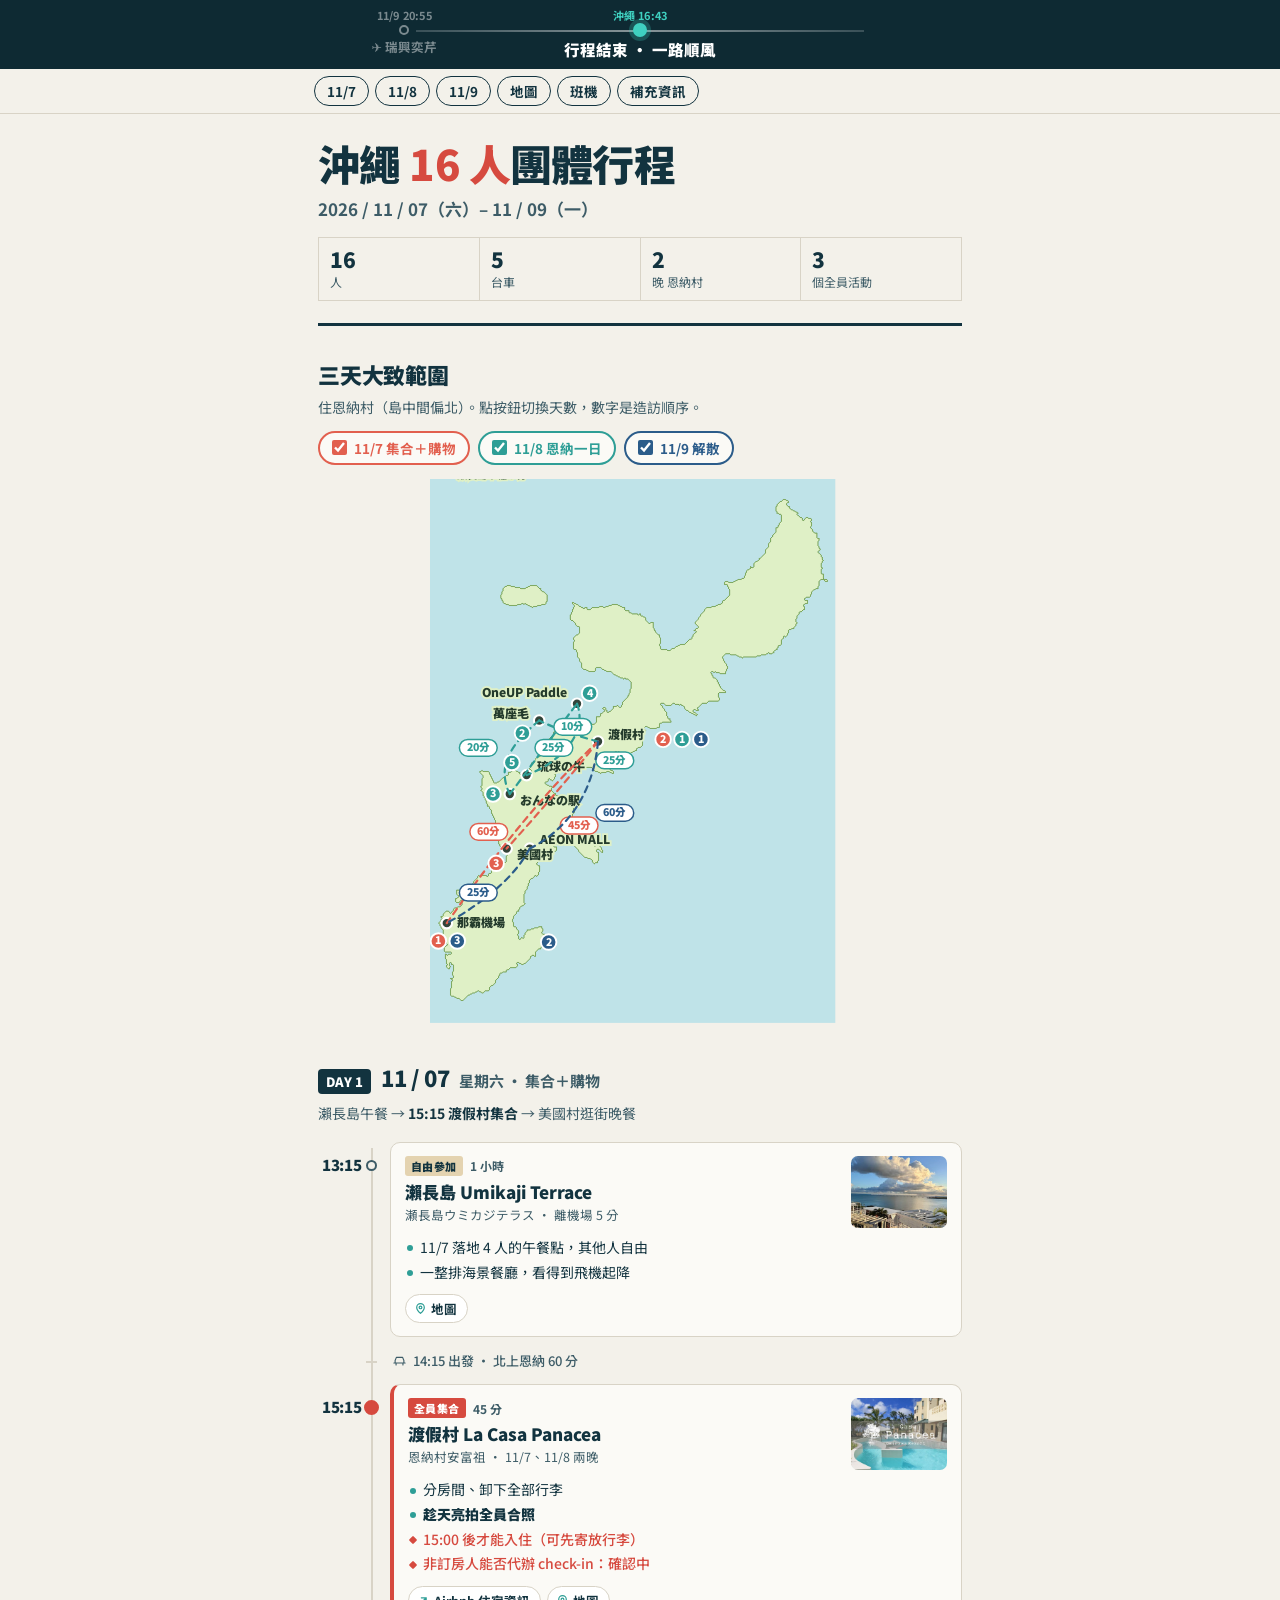
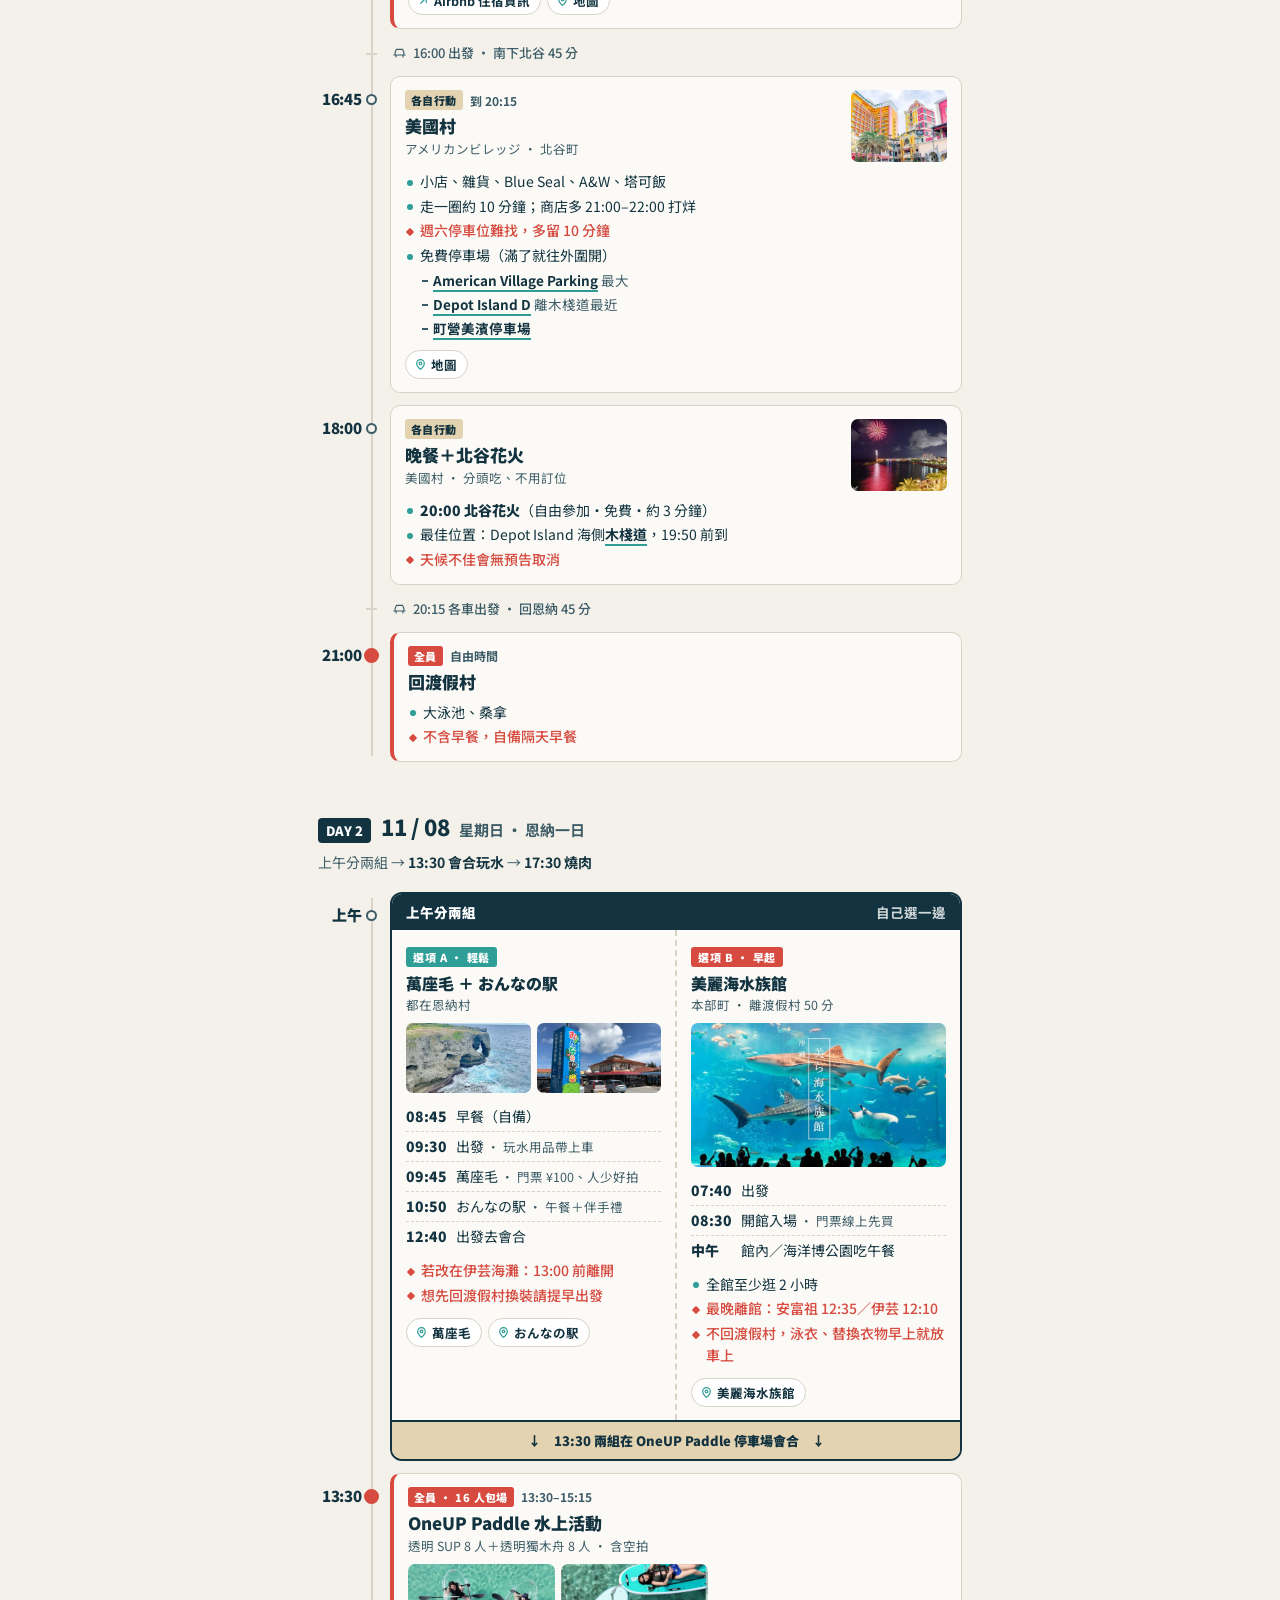
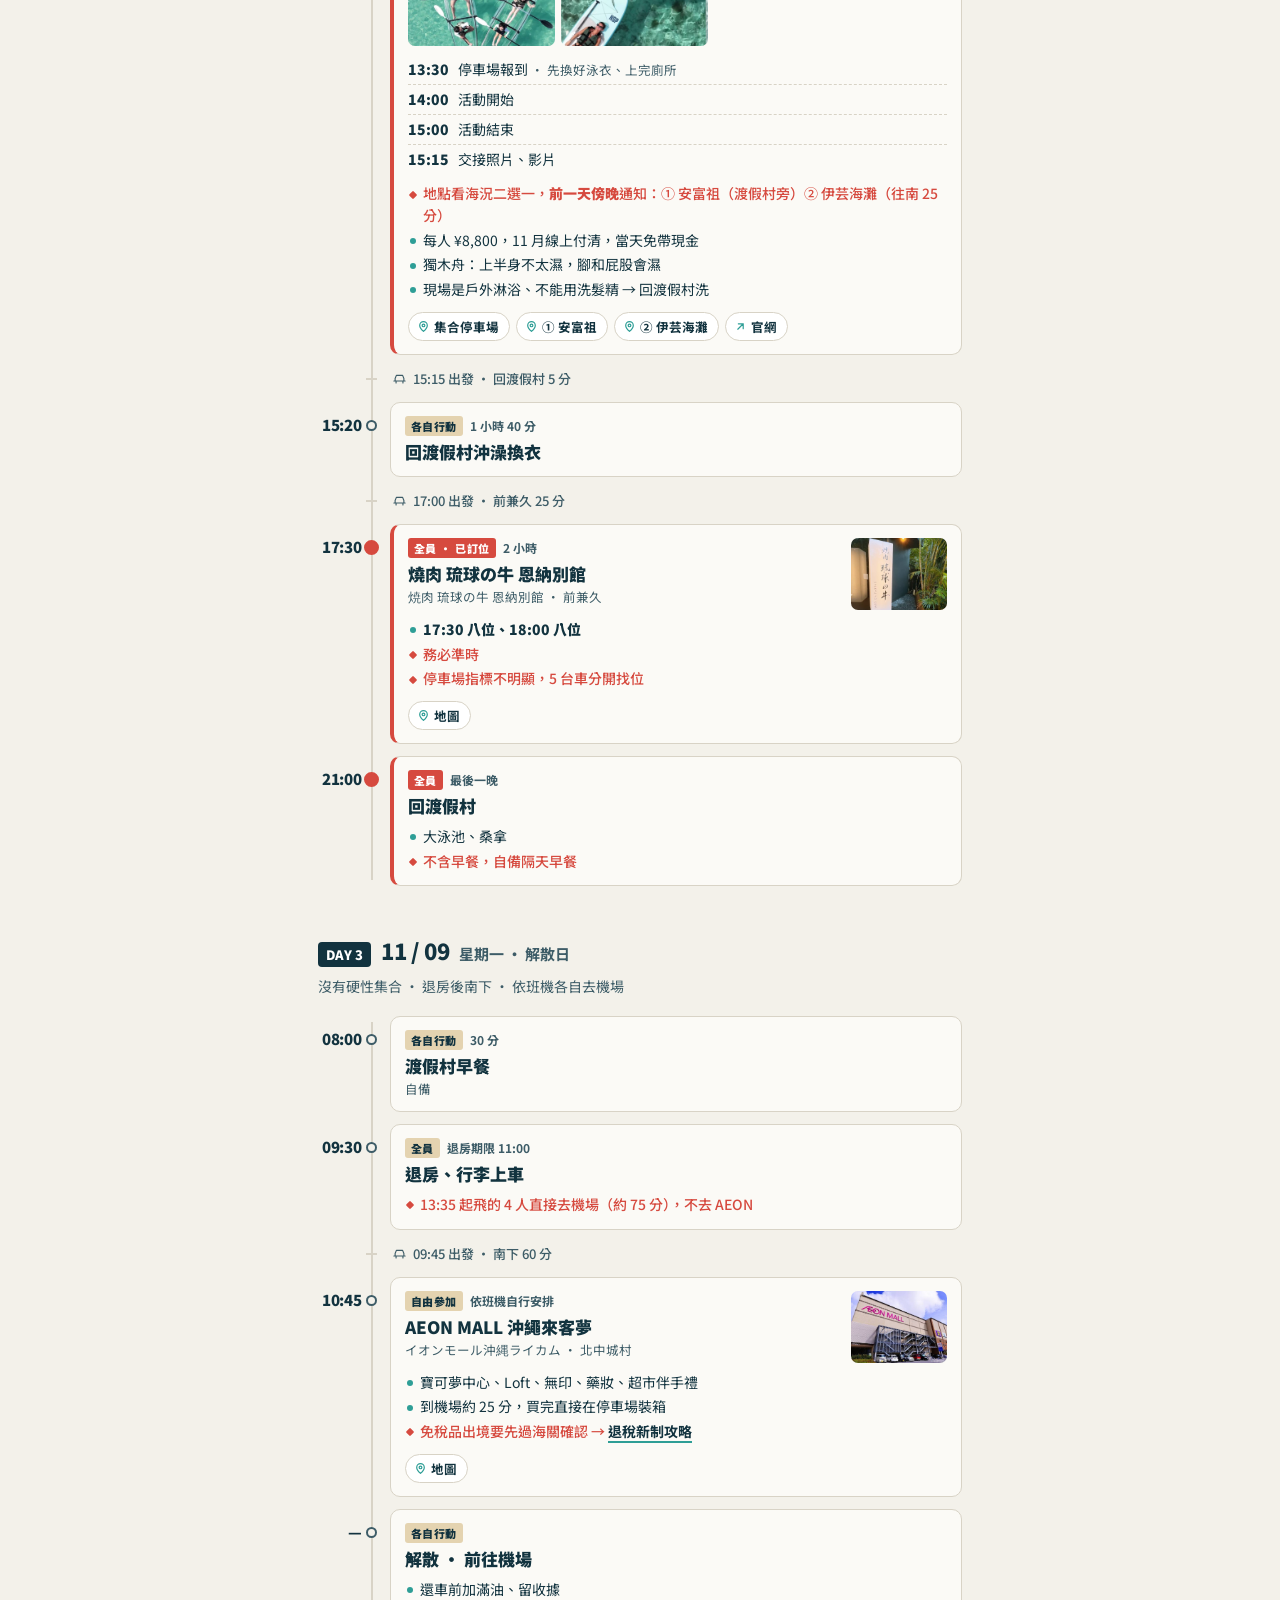
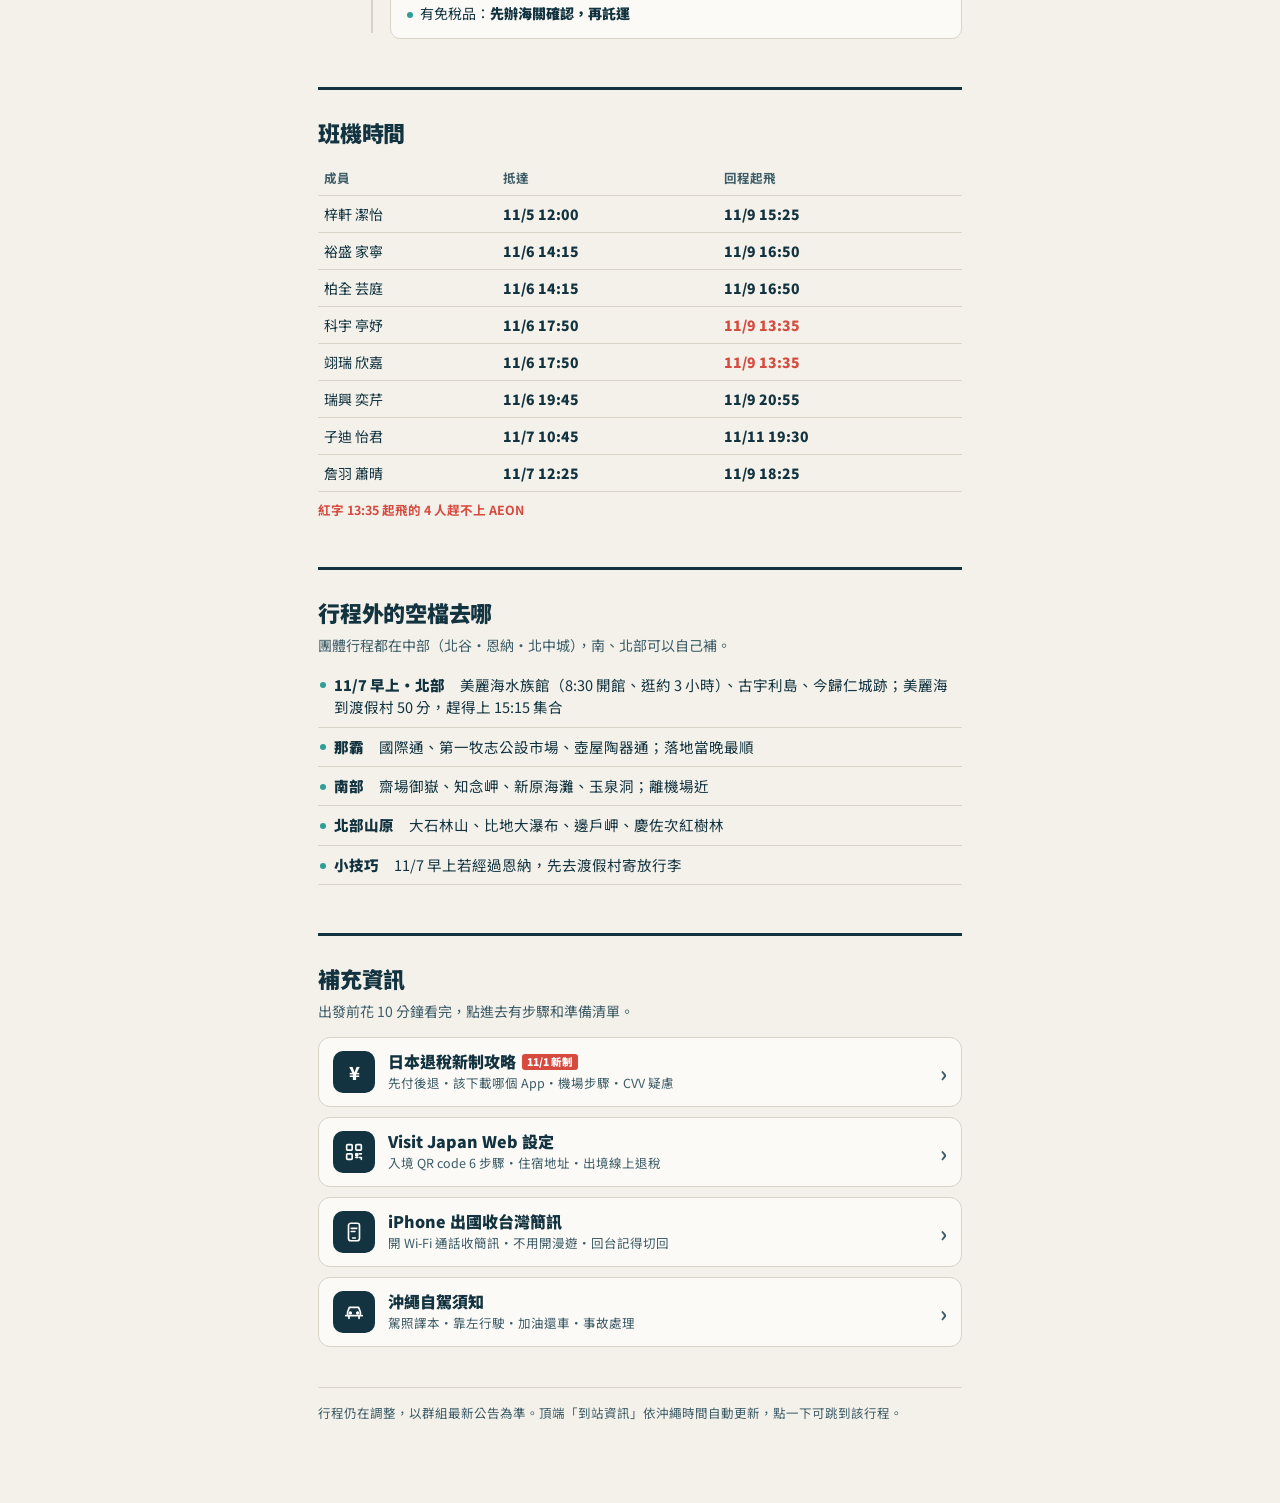
==== commit 519cce3d: "Make Wi-Fi Calling the main way to receive Taiwan SMS abroad Rewrite the iPhone page around turning " ====
--- a/index.html
+++ b/index.html
@@ -671,7 +671,7 @@
     </a>
     <a class="glink" href="guides/iphone-sms.html">
       <span class="gico"><svg viewBox="0 0 24 24"><rect x="6" y="2.5" width="12" height="19" rx="2.5"/><path d="M10.5 18.5h3M9 8h6M9 11.5h4"/></svg></span>
-      <span class="gtxt"><b>iPhone 出國收台灣簡訊</b><small>eSIM 雙卡設定・不被收漫遊費・回台記得切回</small></span>
+      <span class="gtxt"><b>iPhone 出國收台灣簡訊</b><small>開 Wi-Fi 通話收簡訊・不用開漫遊・回台記得切回</small></span>
       <span class="garr" aria-hidden="true">›</span>
     </a>
     <a class="glink" href="guides/driving.html">
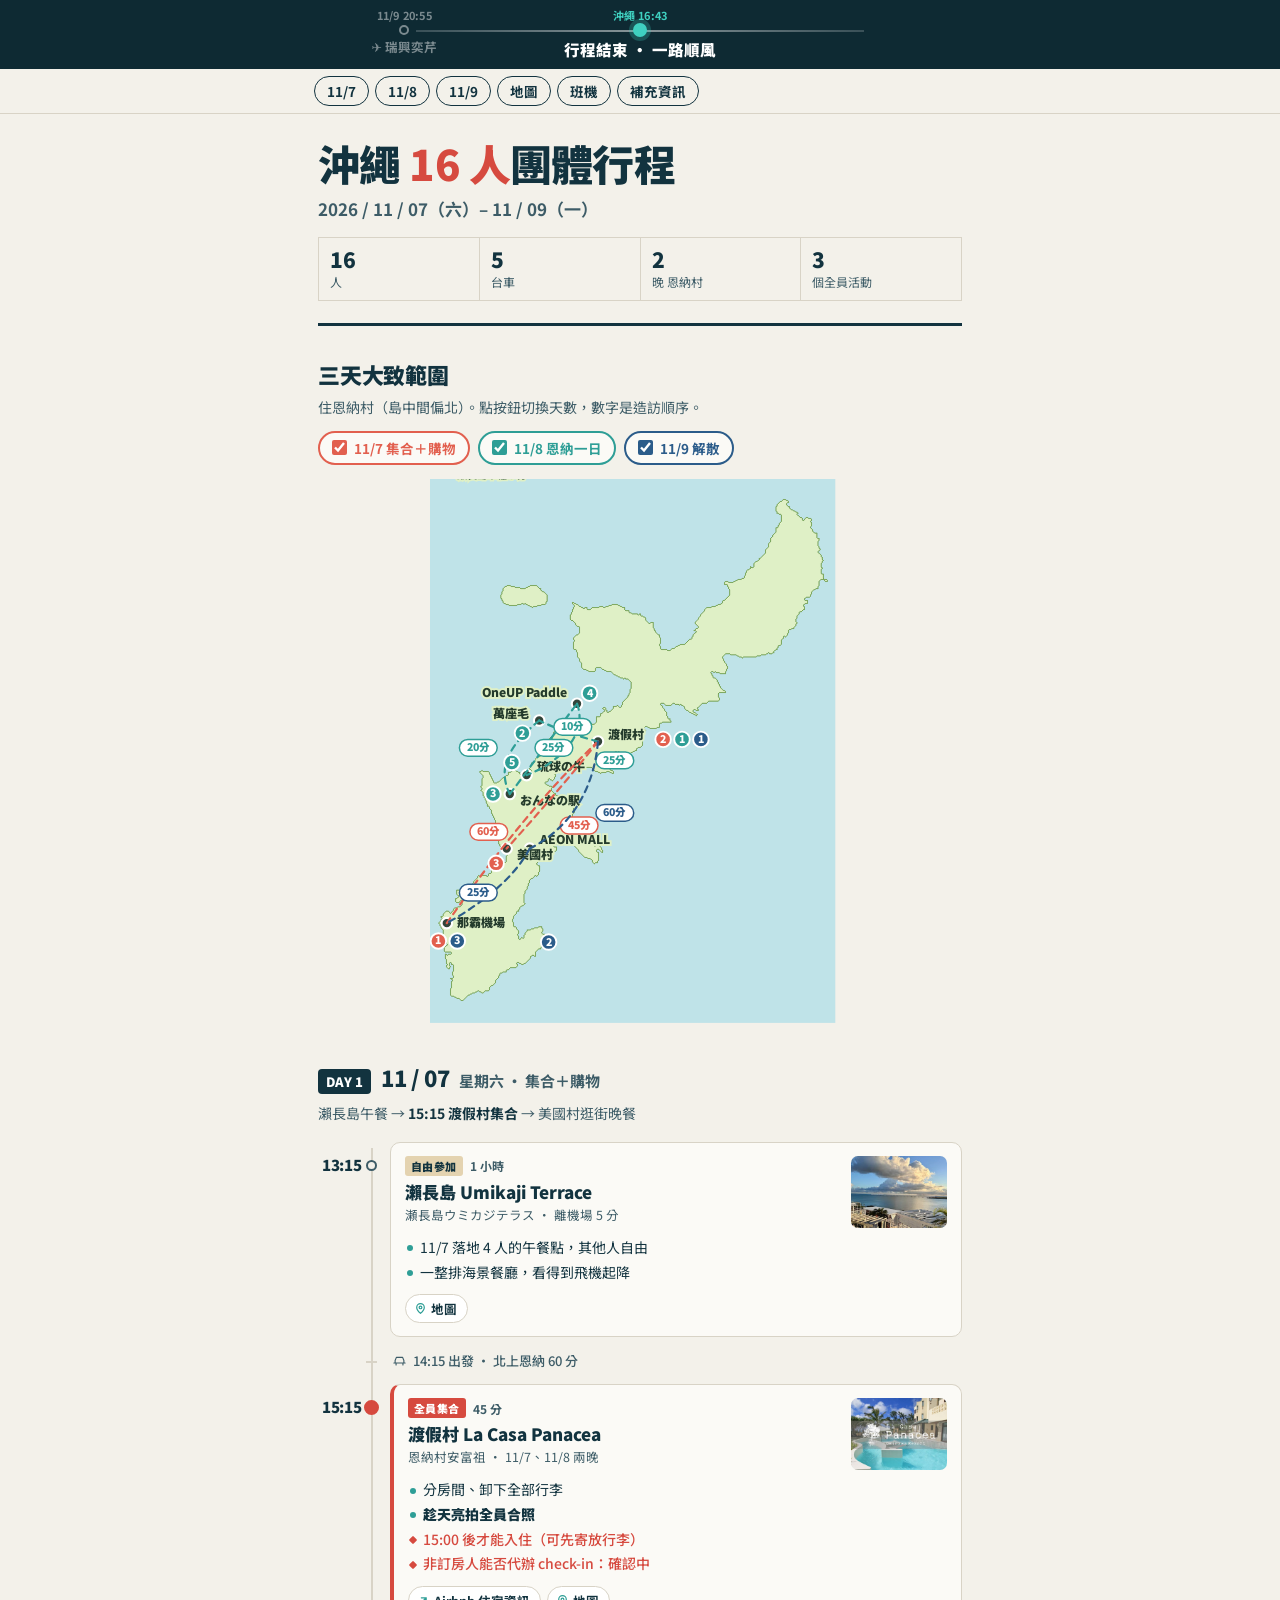
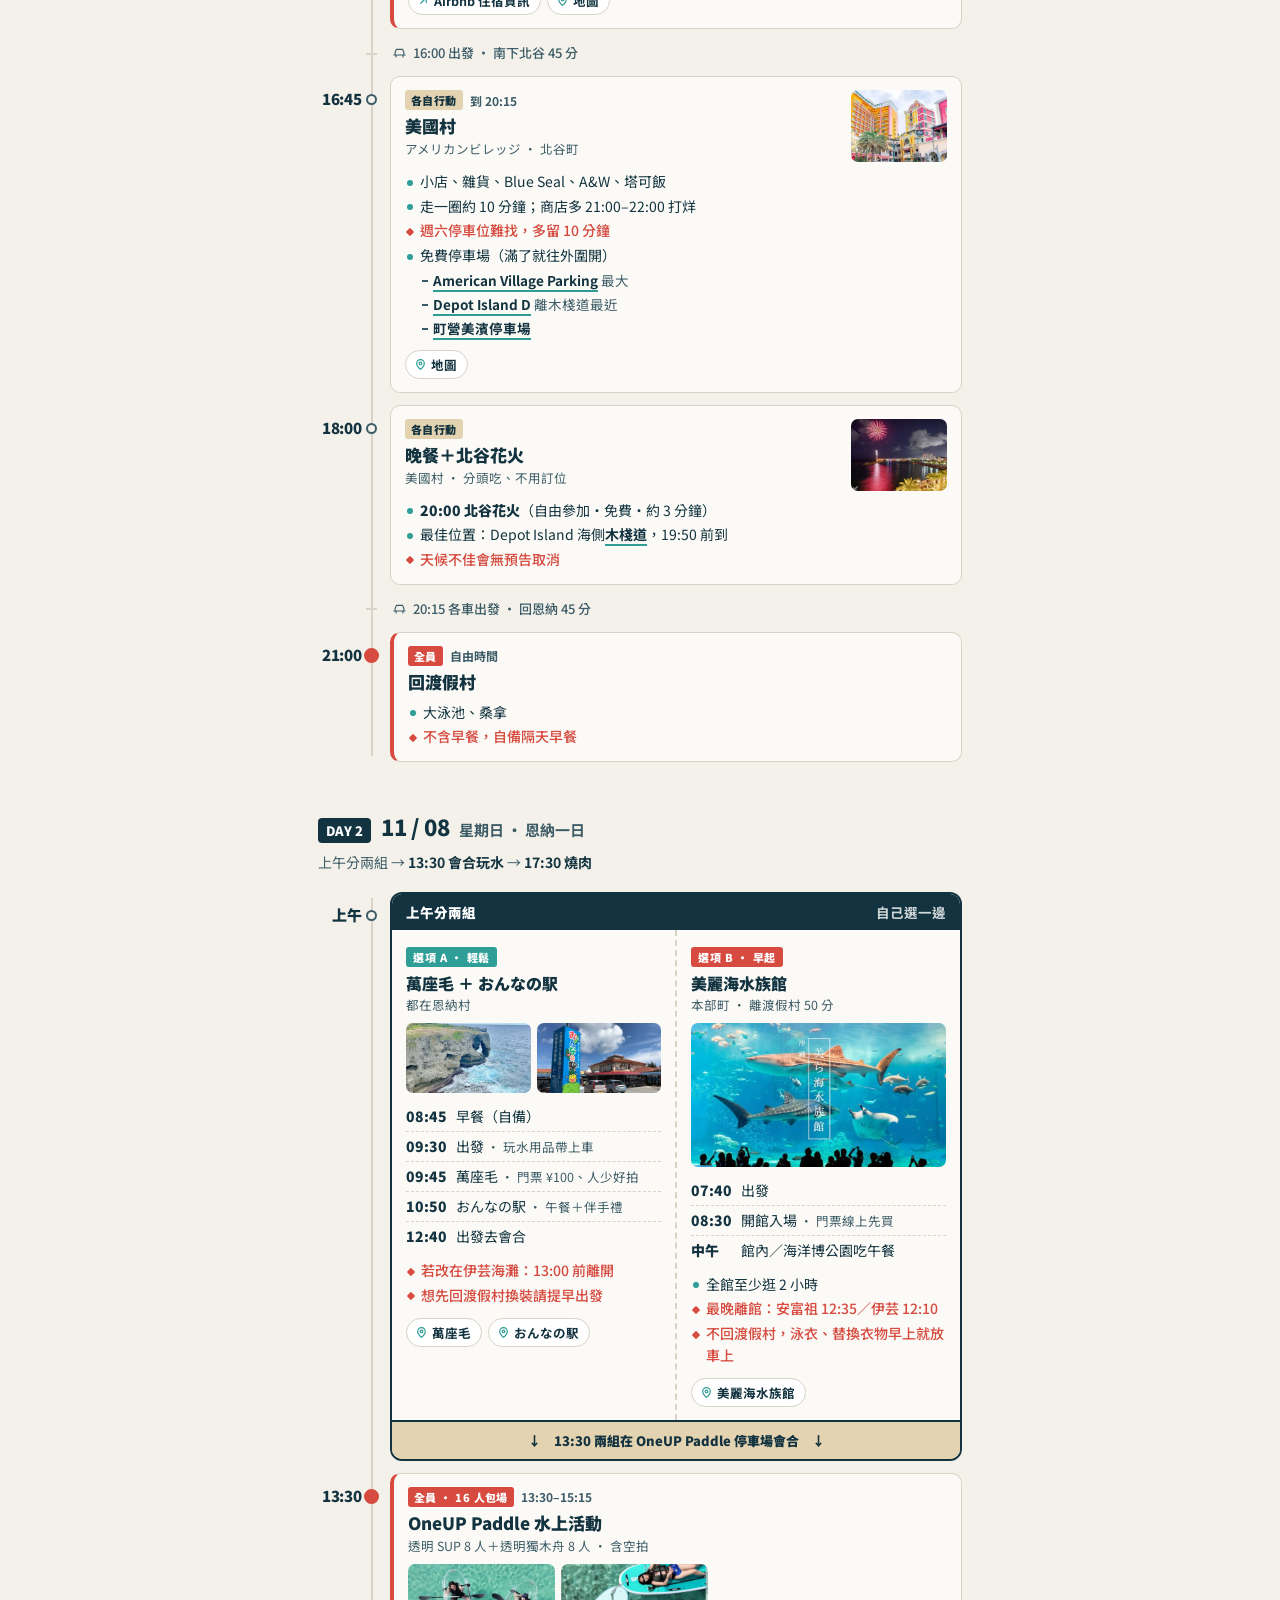
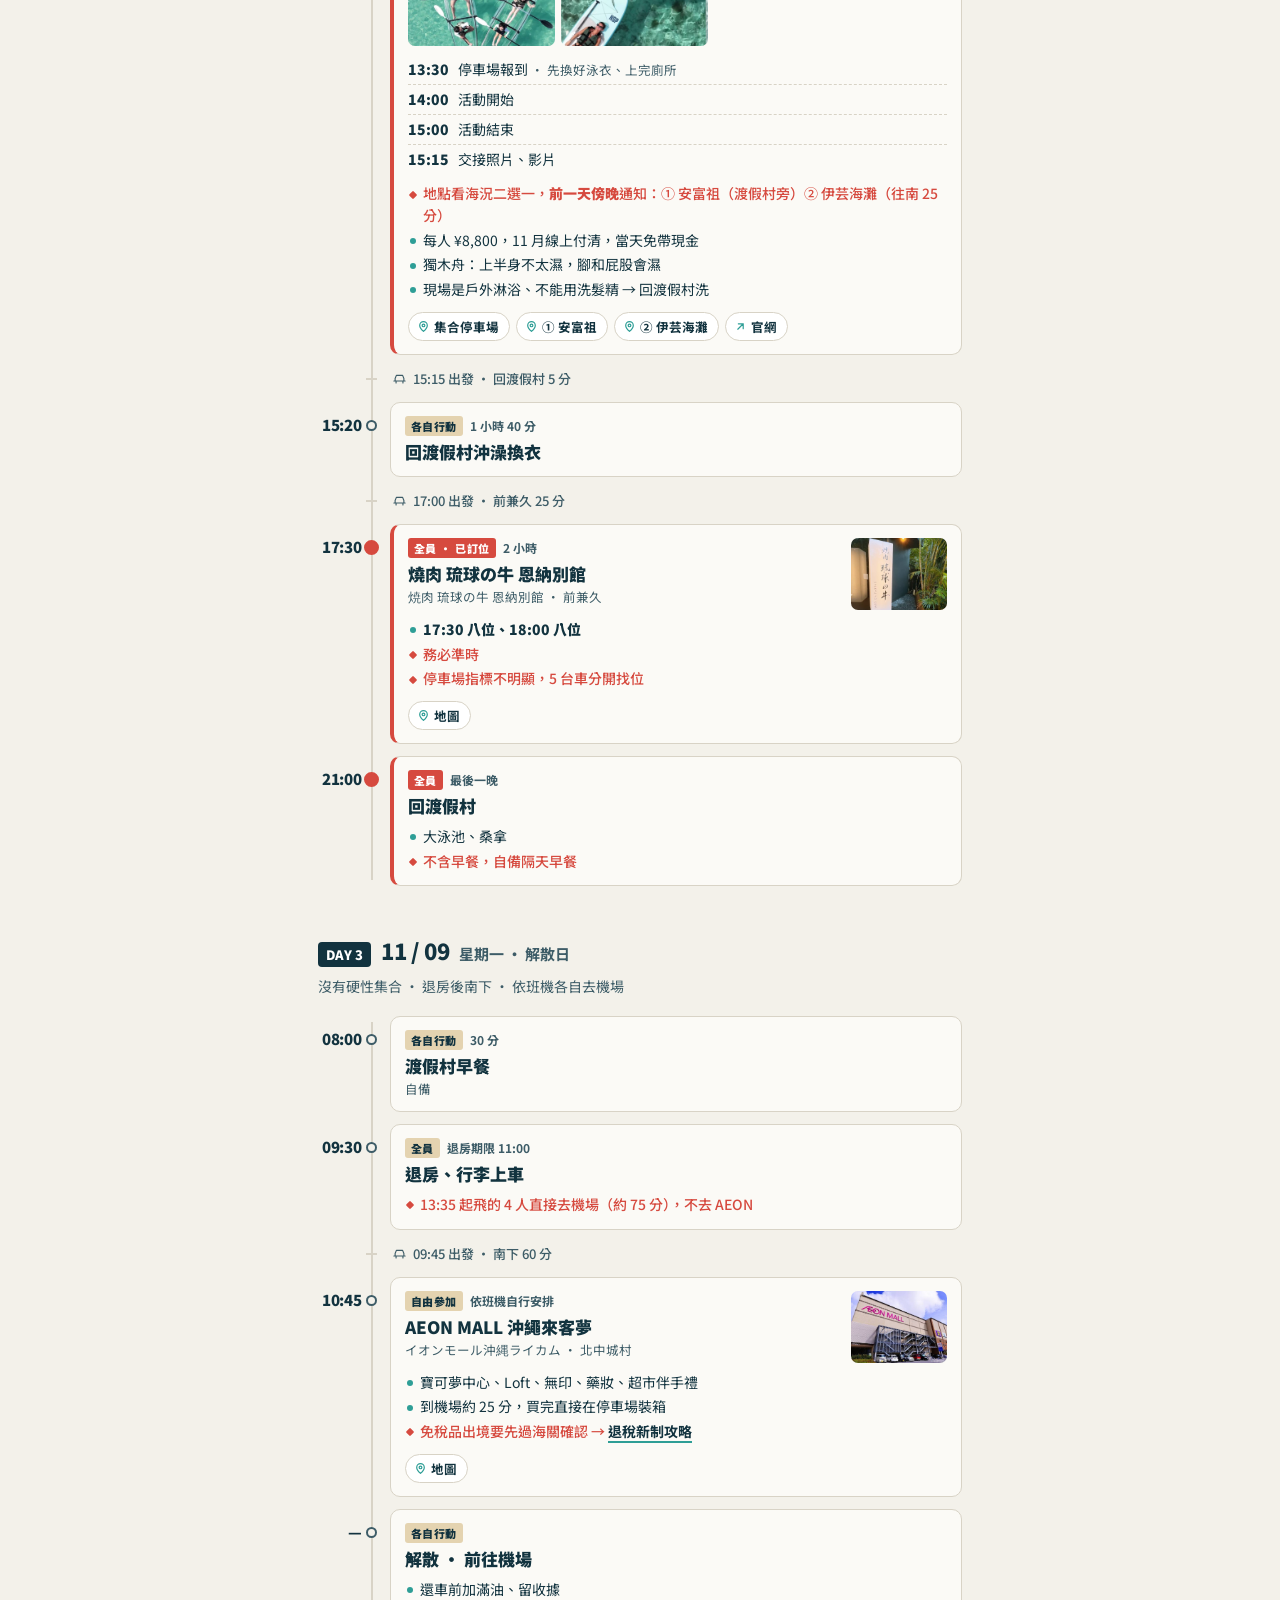
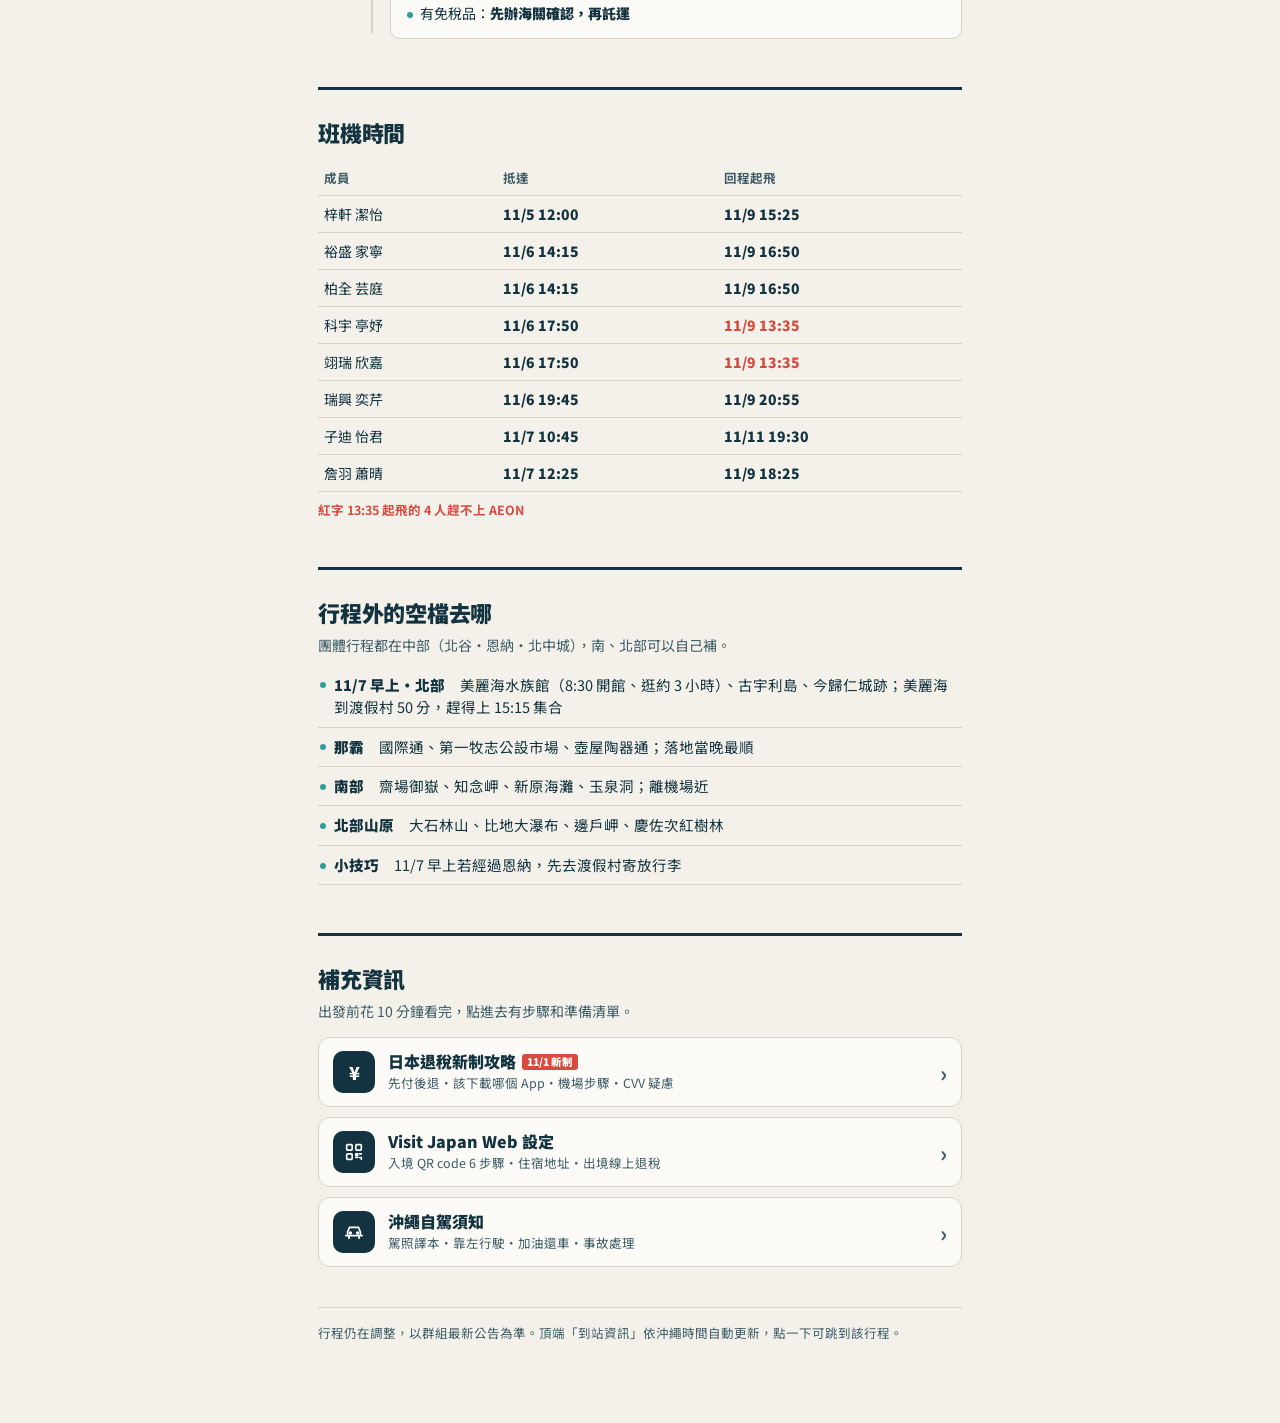
==== commit bf853c32: "Fold iPhone SMS setup into the tax refund checklist Replace the standalone iPhone page with four sho" ====
--- a/index.html
+++ b/index.html
@@ -667,11 +667,6 @@
     <a class="glink" href="guides/visit-japan-web.html">
       <span class="gico"><svg viewBox="0 0 24 24"><rect x="4" y="4" width="6" height="6" rx="1"/><rect x="14" y="4" width="6" height="6" rx="1"/><rect x="4" y="14" width="6" height="6" rx="1"/><path d="M14 14h2v2h-2zM18 14h2M14 18h2M18 18h2v2"/></svg></span>
       <span class="gtxt"><b>Visit Japan Web 設定</b><small>入境 QR code 6 步驟・住宿地址・出境線上退稅</small></span>
-      <span class="garr" aria-hidden="true">›</span>
-    </a>
-    <a class="glink" href="guides/iphone-sms.html">
-      <span class="gico"><svg viewBox="0 0 24 24"><rect x="6" y="2.5" width="12" height="19" rx="2.5"/><path d="M10.5 18.5h3M9 8h6M9 11.5h4"/></svg></span>
-      <span class="gtxt"><b>iPhone 出國收台灣簡訊</b><small>開 Wi-Fi 通話收簡訊・不用開漫遊・回台記得切回</small></span>
       <span class="garr" aria-hidden="true">›</span>
     </a>
     <a class="glink" href="guides/driving.html">
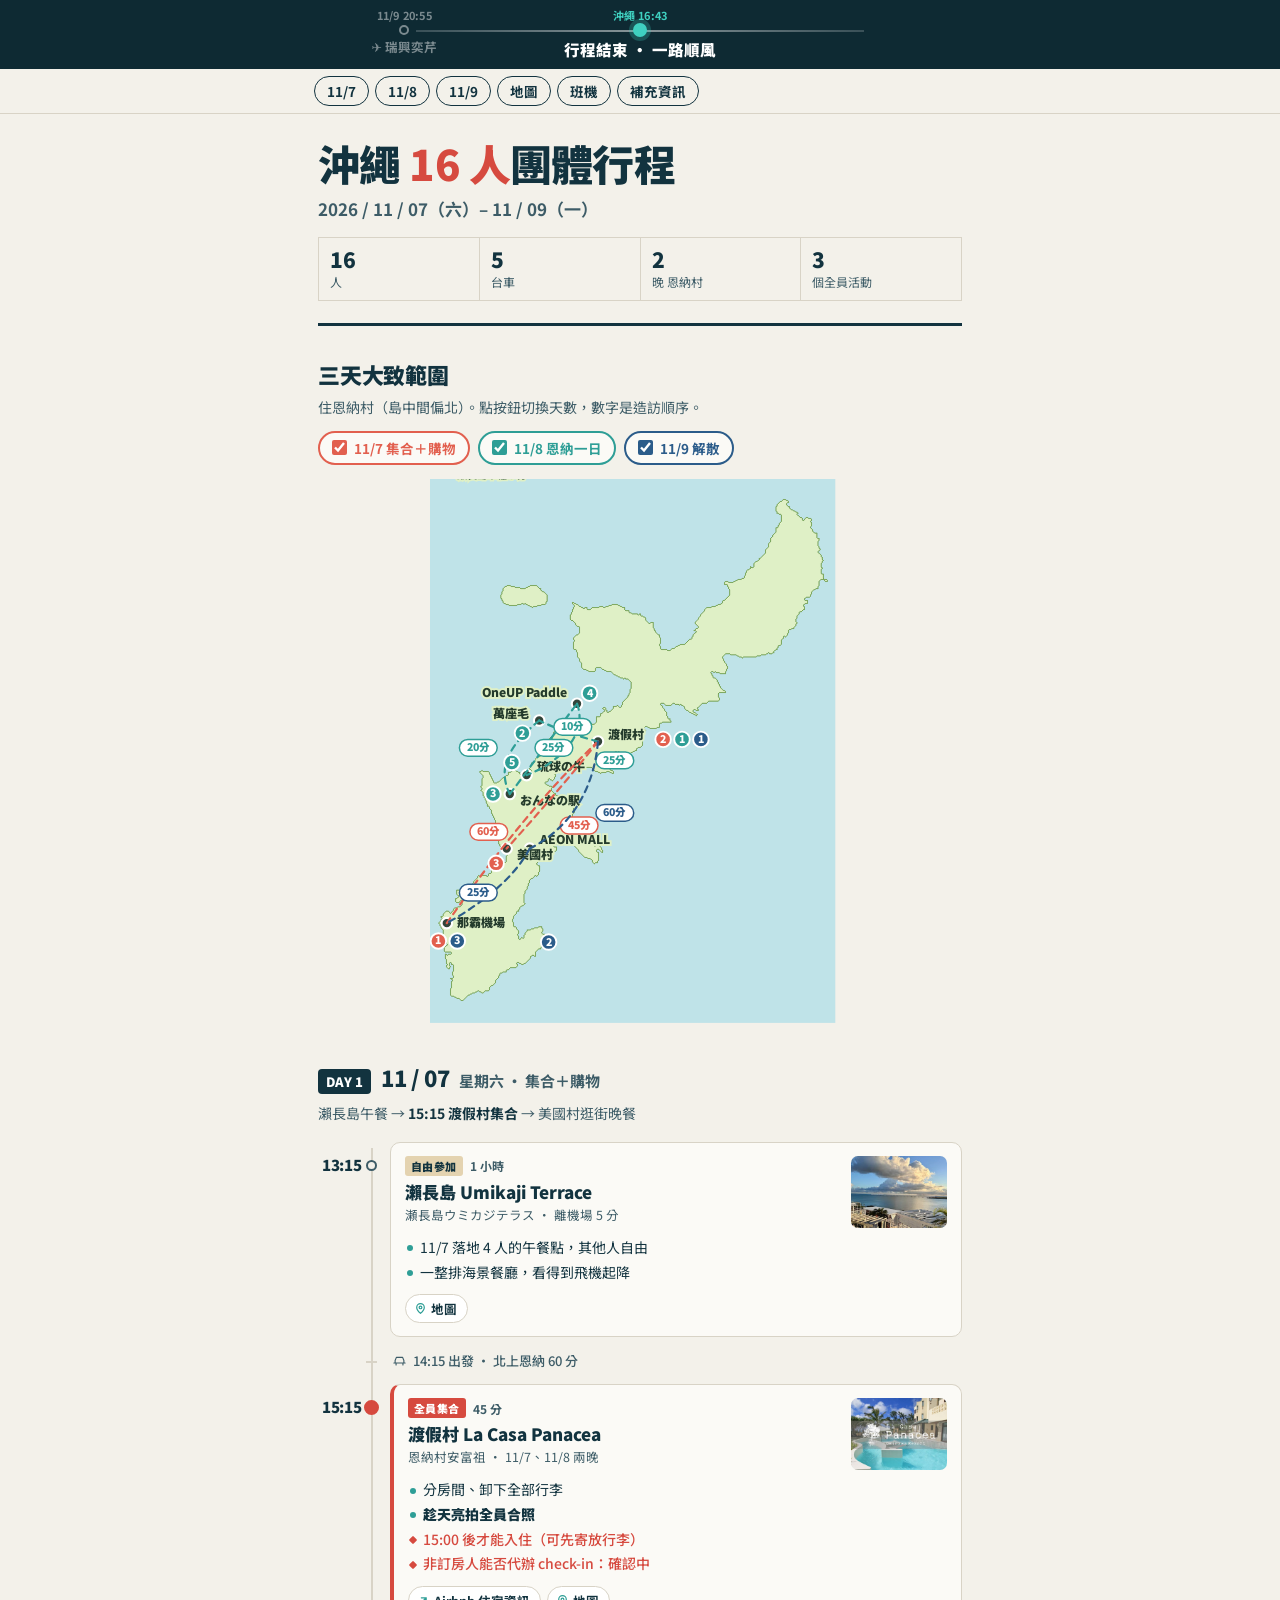
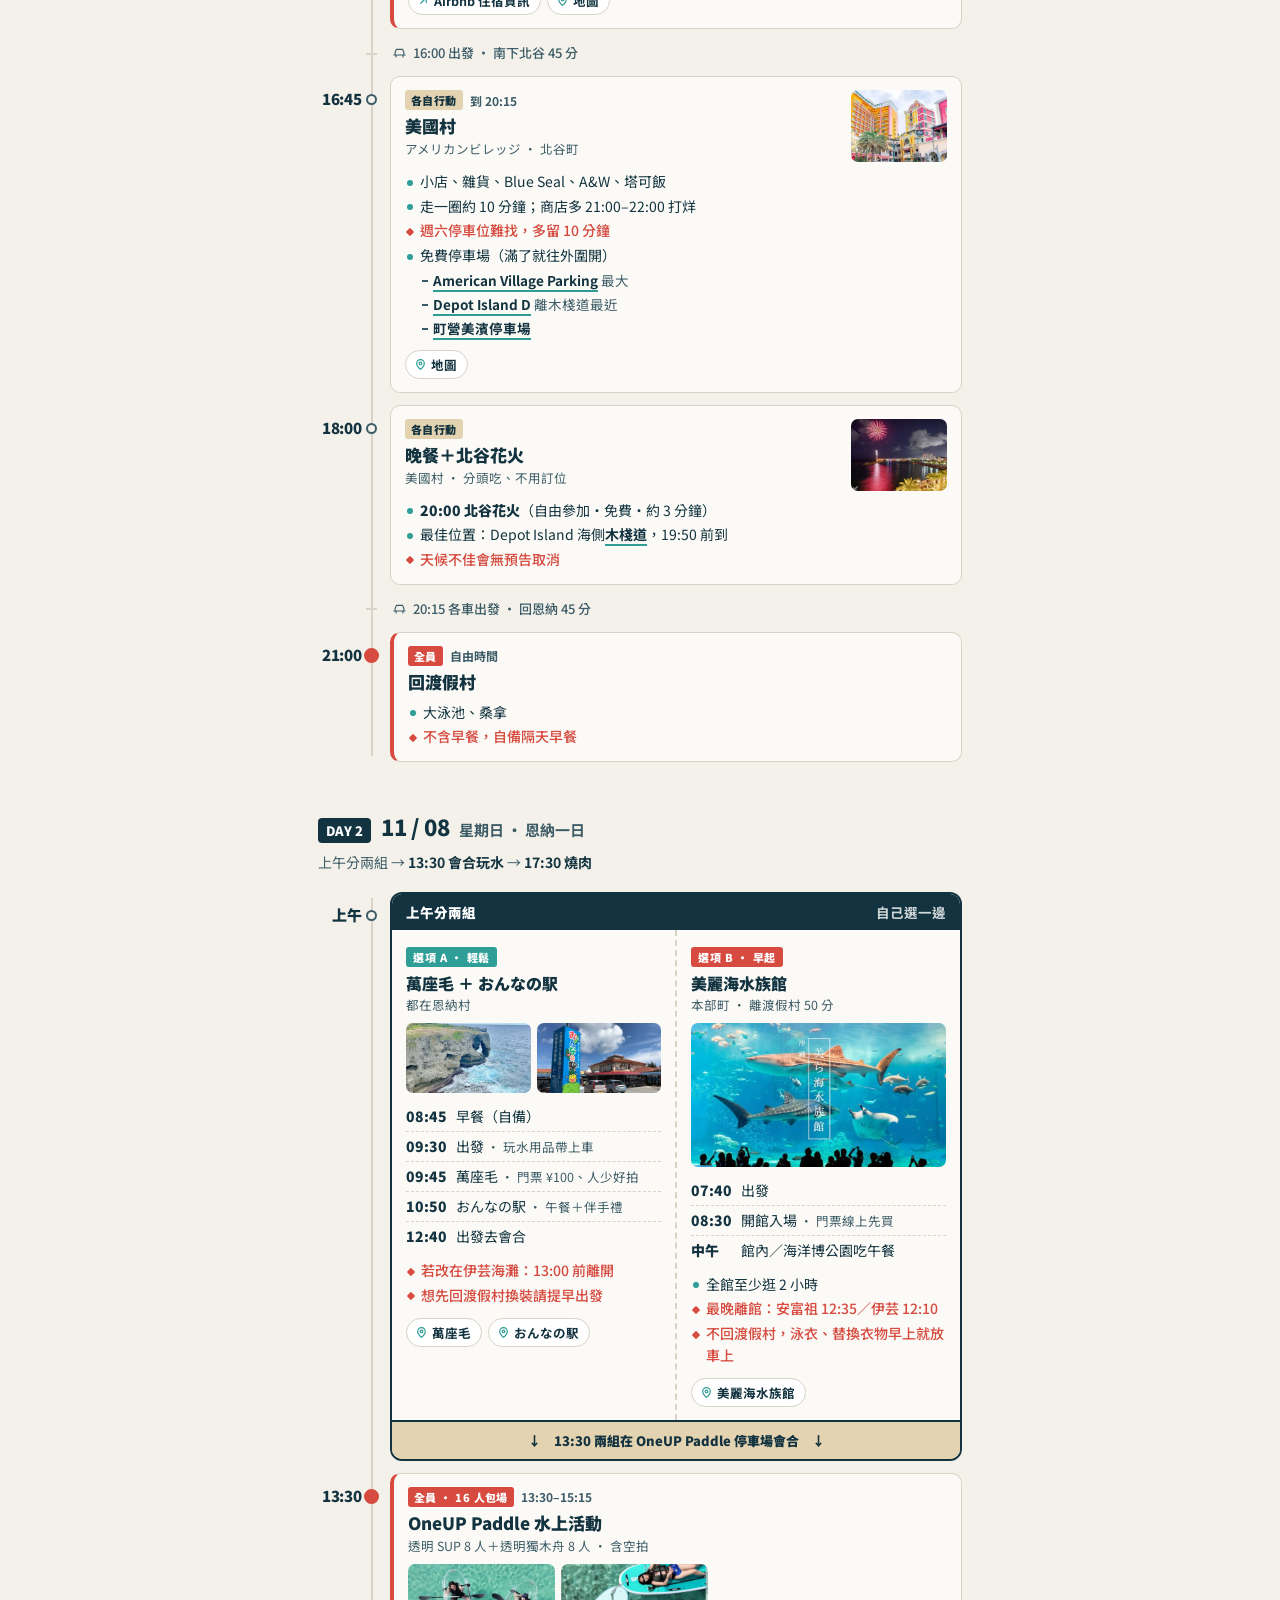
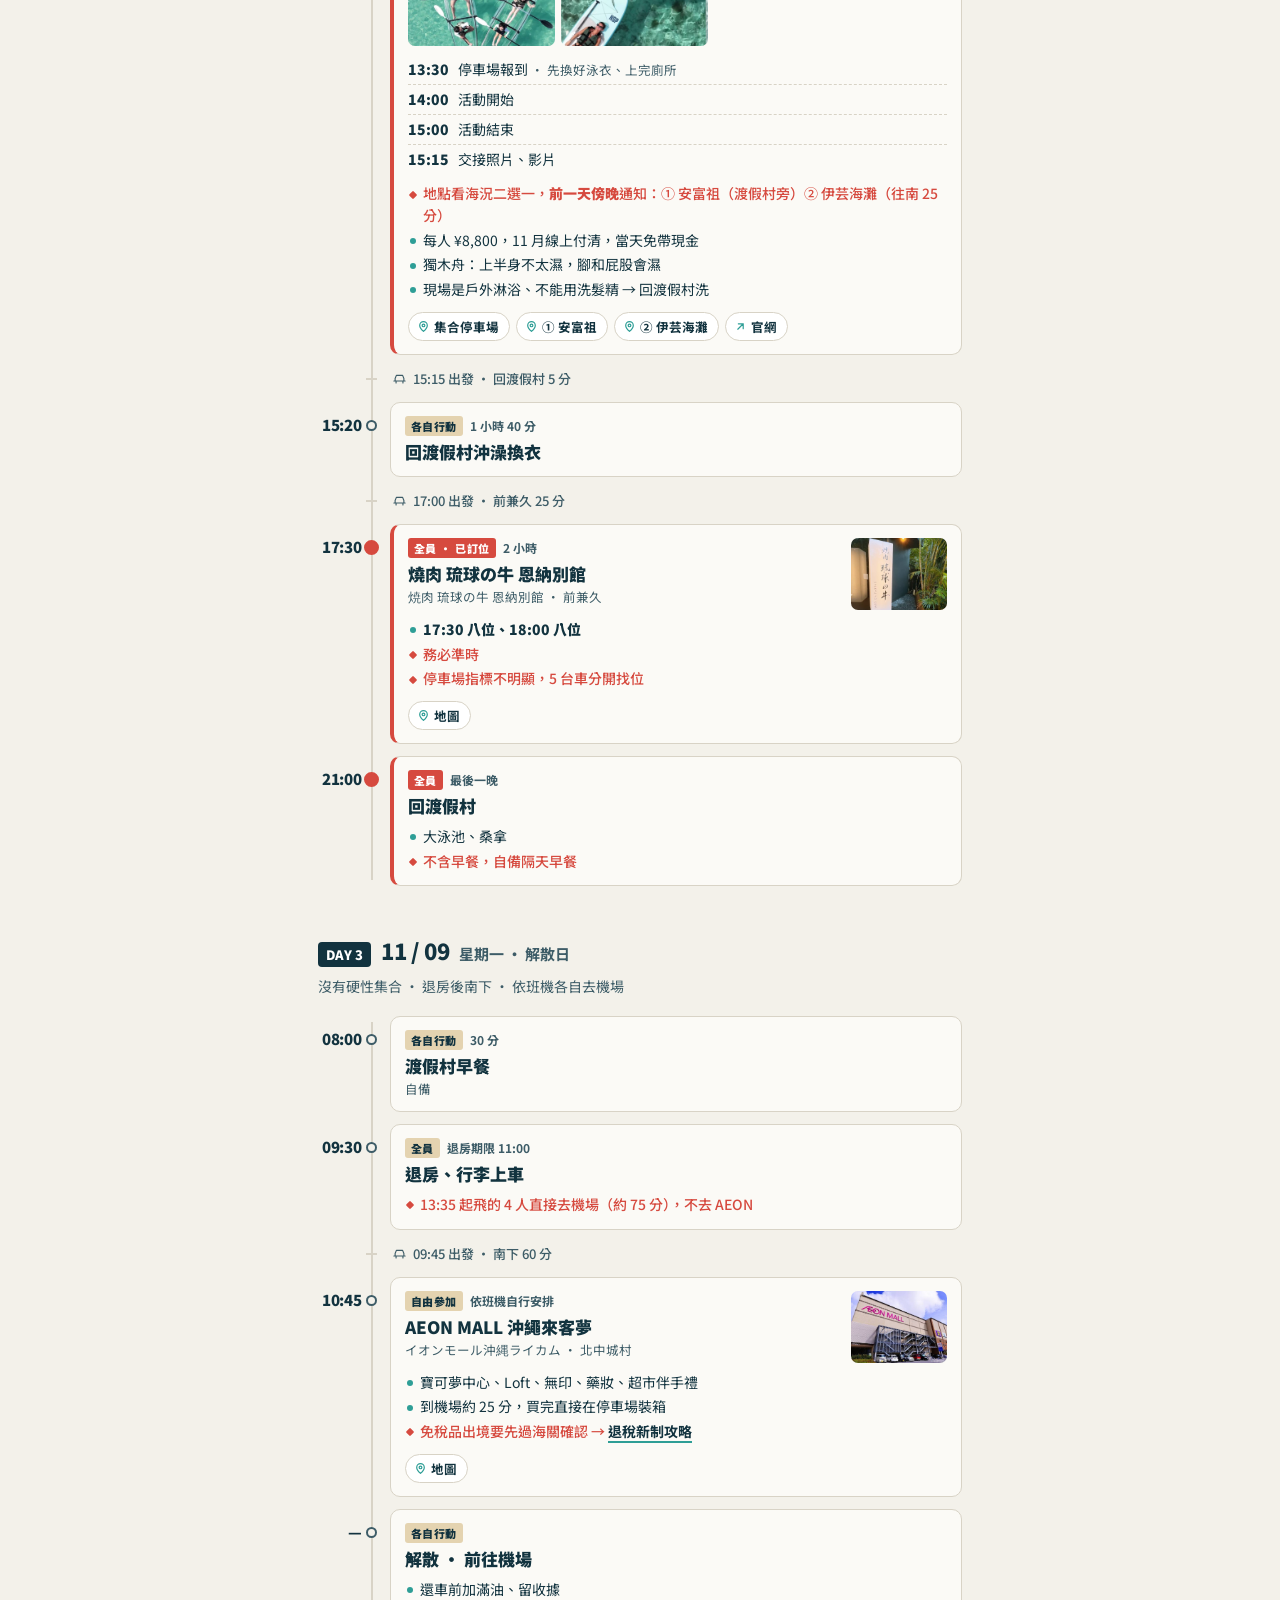
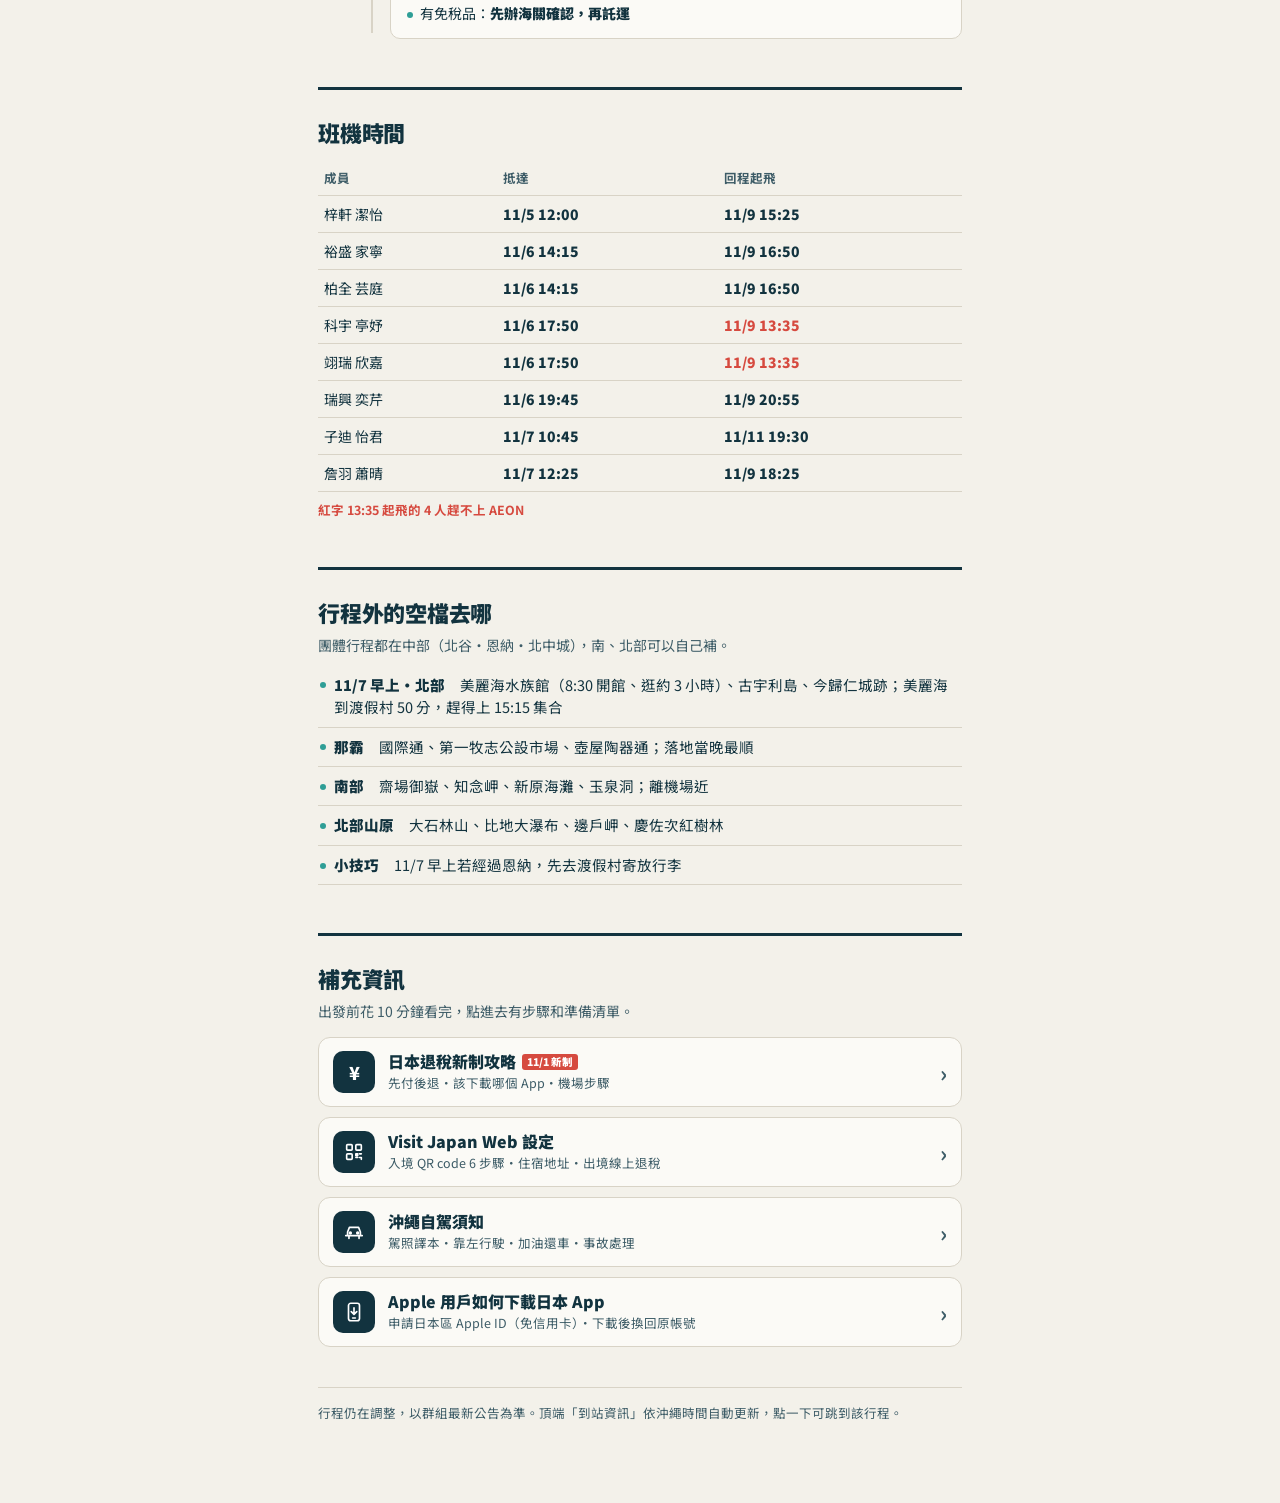
==== commit 98a287d2: "Drop the speed camera app; list the Japan Apple ID guide on the main page Okinawa has very few fixed" ====
--- a/index.html
+++ b/index.html
@@ -661,7 +661,7 @@
   <div class="glist">
     <a class="glink" href="guides/tax-refund.html">
       <span class="gico">¥</span>
-      <span class="gtxt"><b>日本退稅新制攻略<span class="gnew">11/1 新制</span></b><small>先付後退・該下載哪個 App・機場步驟・CVV 疑慮</small></span>
+      <span class="gtxt"><b>日本退稅新制攻略<span class="gnew">11/1 新制</span></b><small>先付後退・該下載哪個 App・機場步驟</small></span>
       <span class="garr" aria-hidden="true">›</span>
     </a>
     <a class="glink" href="guides/visit-japan-web.html">
@@ -672,6 +672,11 @@
     <a class="glink" href="guides/driving.html">
       <span class="gico"><svg viewBox="0 0 24 24"><path d="M5 16v-4l2-5h10l2 5v4M3 16h18M6.5 19v-3M17.5 19v-3"/><circle cx="8" cy="13" r="1"/><circle cx="16" cy="13" r="1"/></svg></span>
       <span class="gtxt"><b>沖繩自駕須知</b><small>駕照譯本・靠左行駛・加油還車・事故處理</small></span>
+      <span class="garr" aria-hidden="true">›</span>
+    </a>
+    <a class="glink" href="guides/japan-apple-id.html">
+      <span class="gico"><svg viewBox="0 0 24 24"><rect x="6" y="2.5" width="12" height="19" rx="2.5"/><path d="M12 7.5v7M9 11.5l3 3 3-3M10.5 18.5h3"/></svg></span>
+      <span class="gtxt"><b>Apple 用戶如何下載日本 App</b><small>申請日本區 Apple ID（免信用卡）・下載後換回原帳號</small></span>
       <span class="garr" aria-hidden="true">›</span>
     </a>
   </div>
